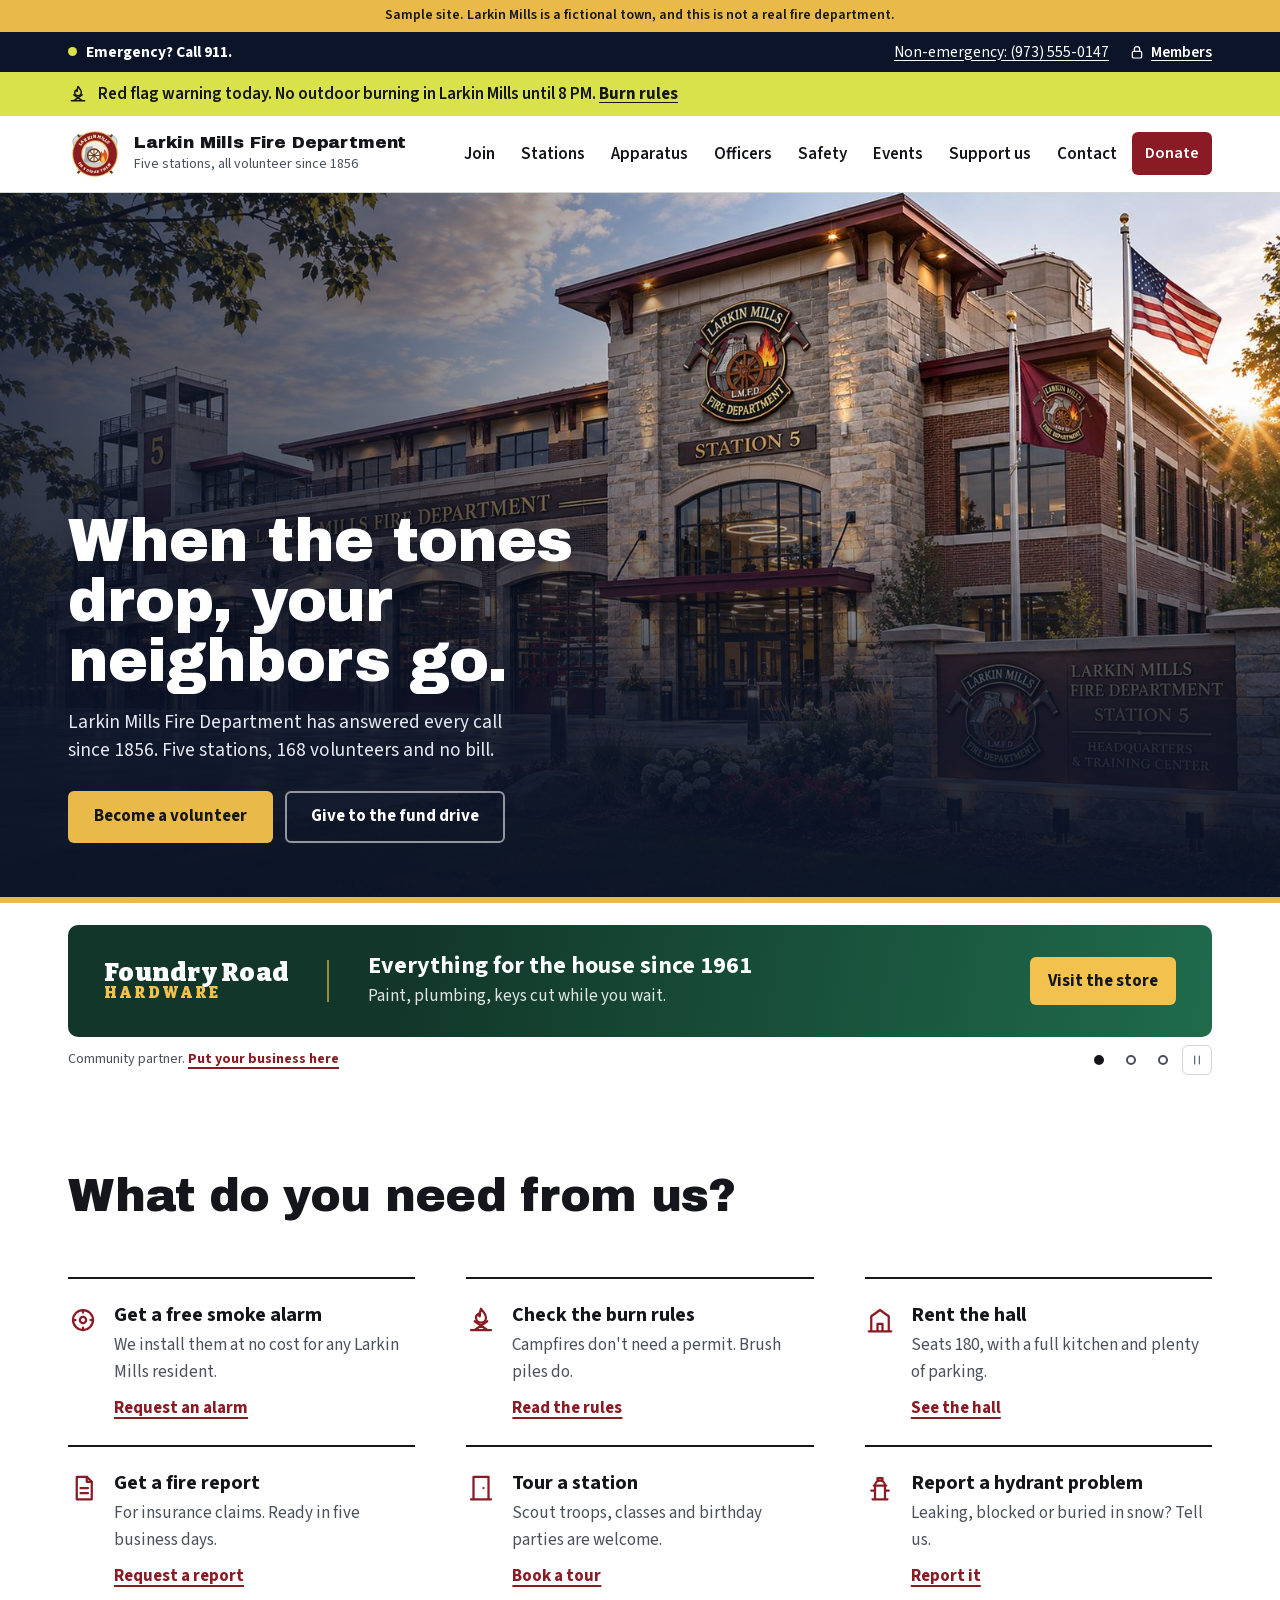
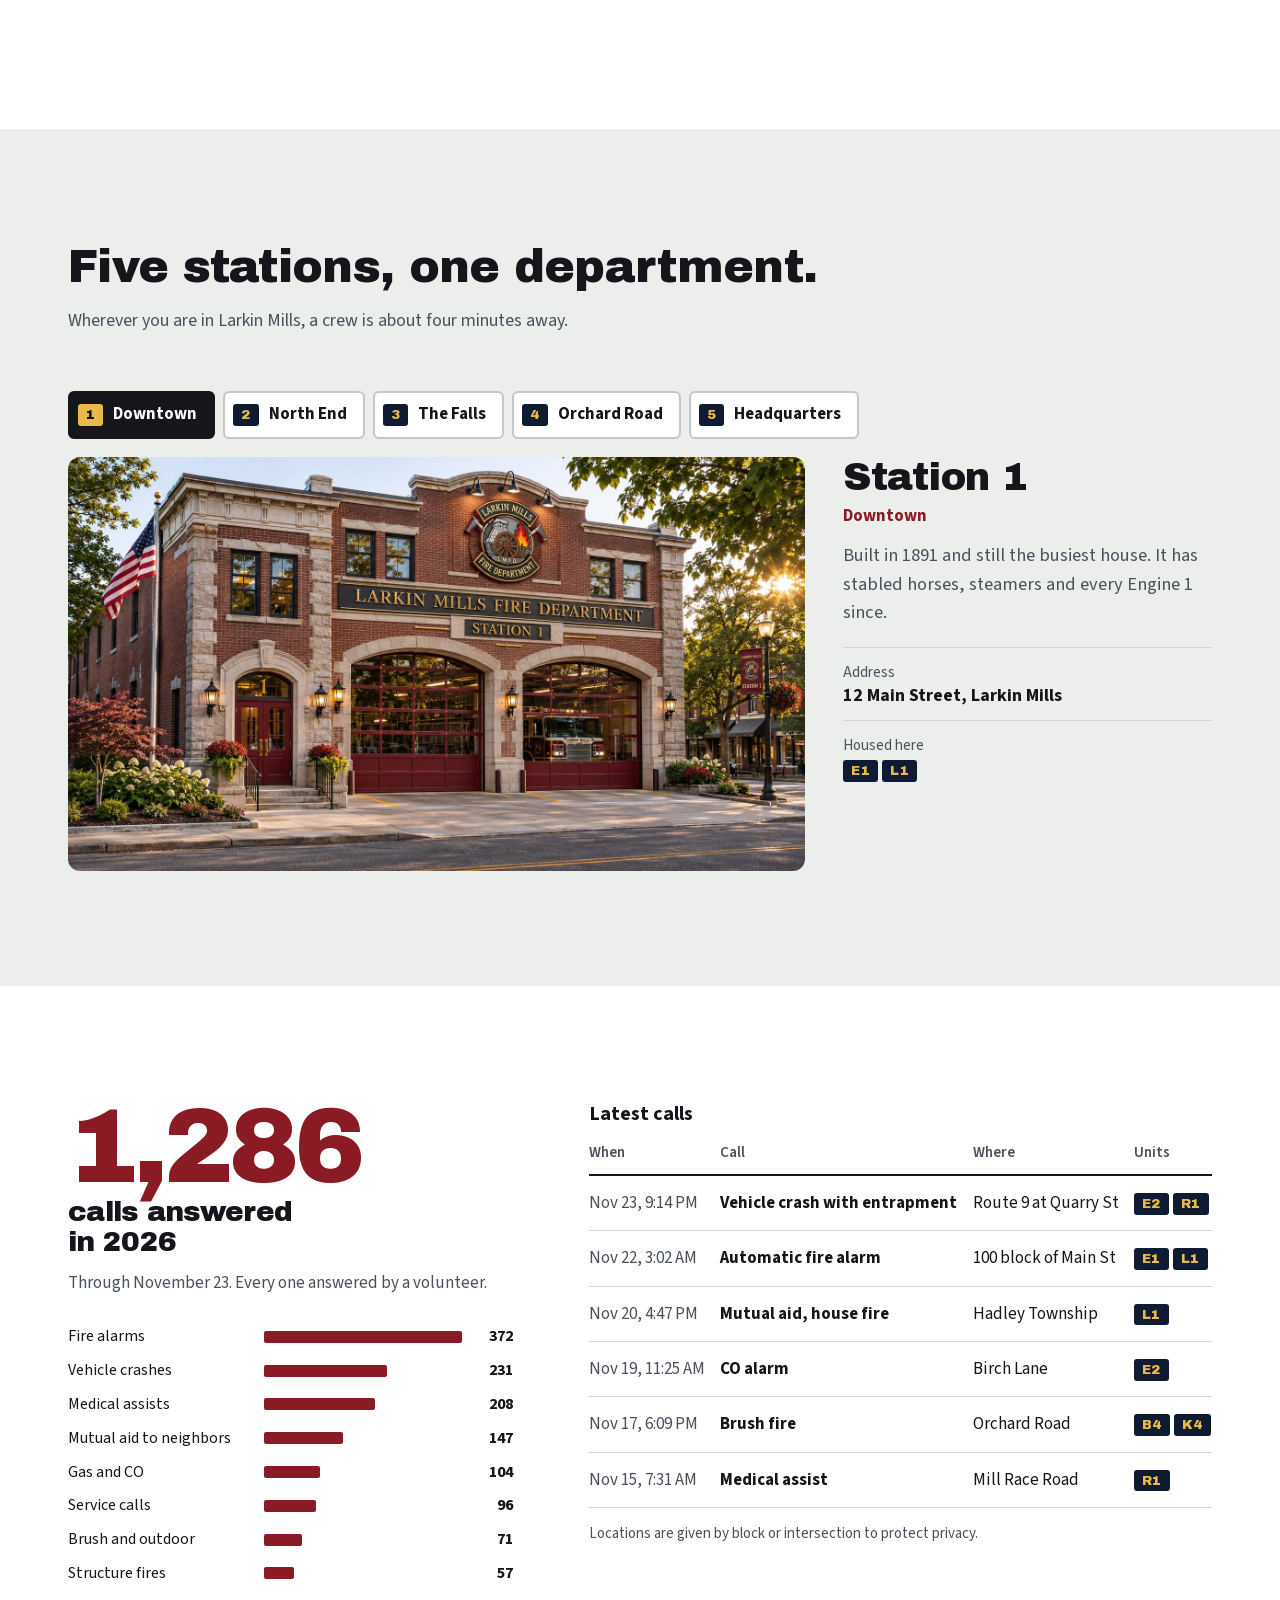
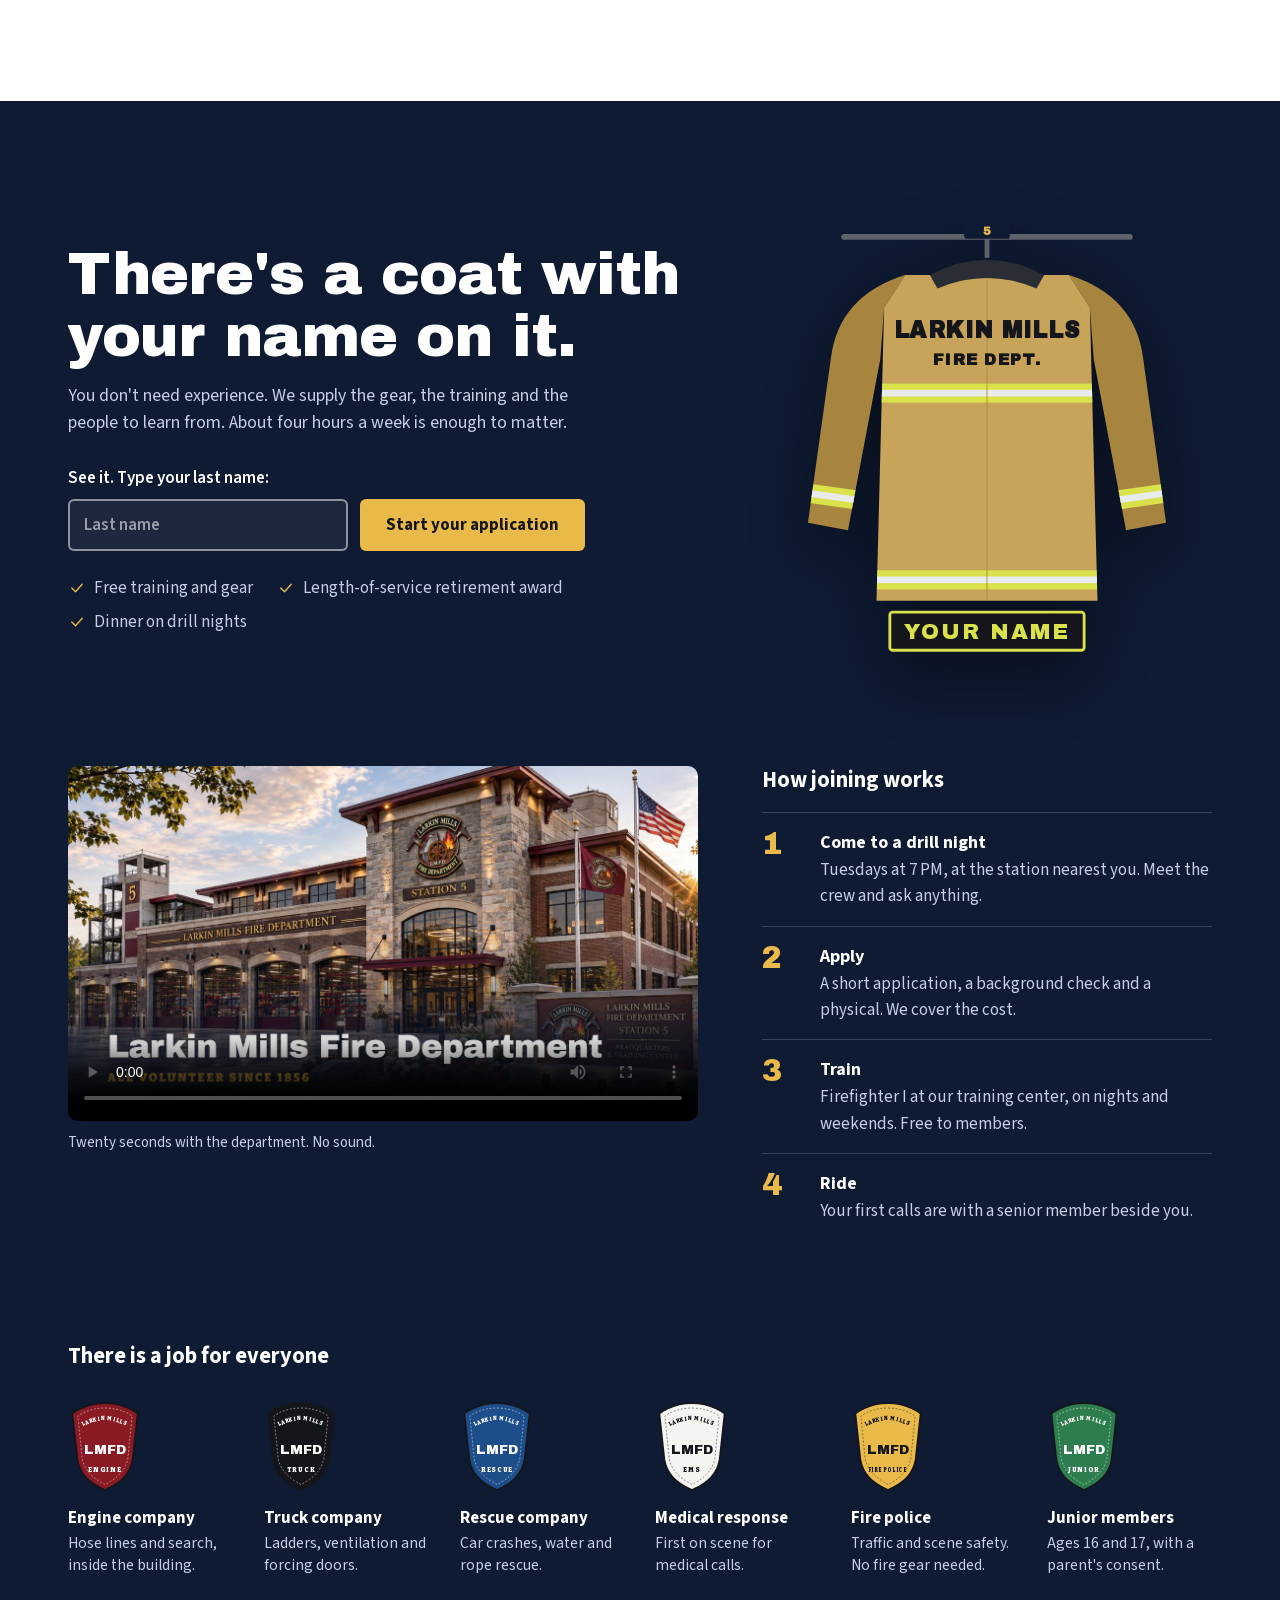
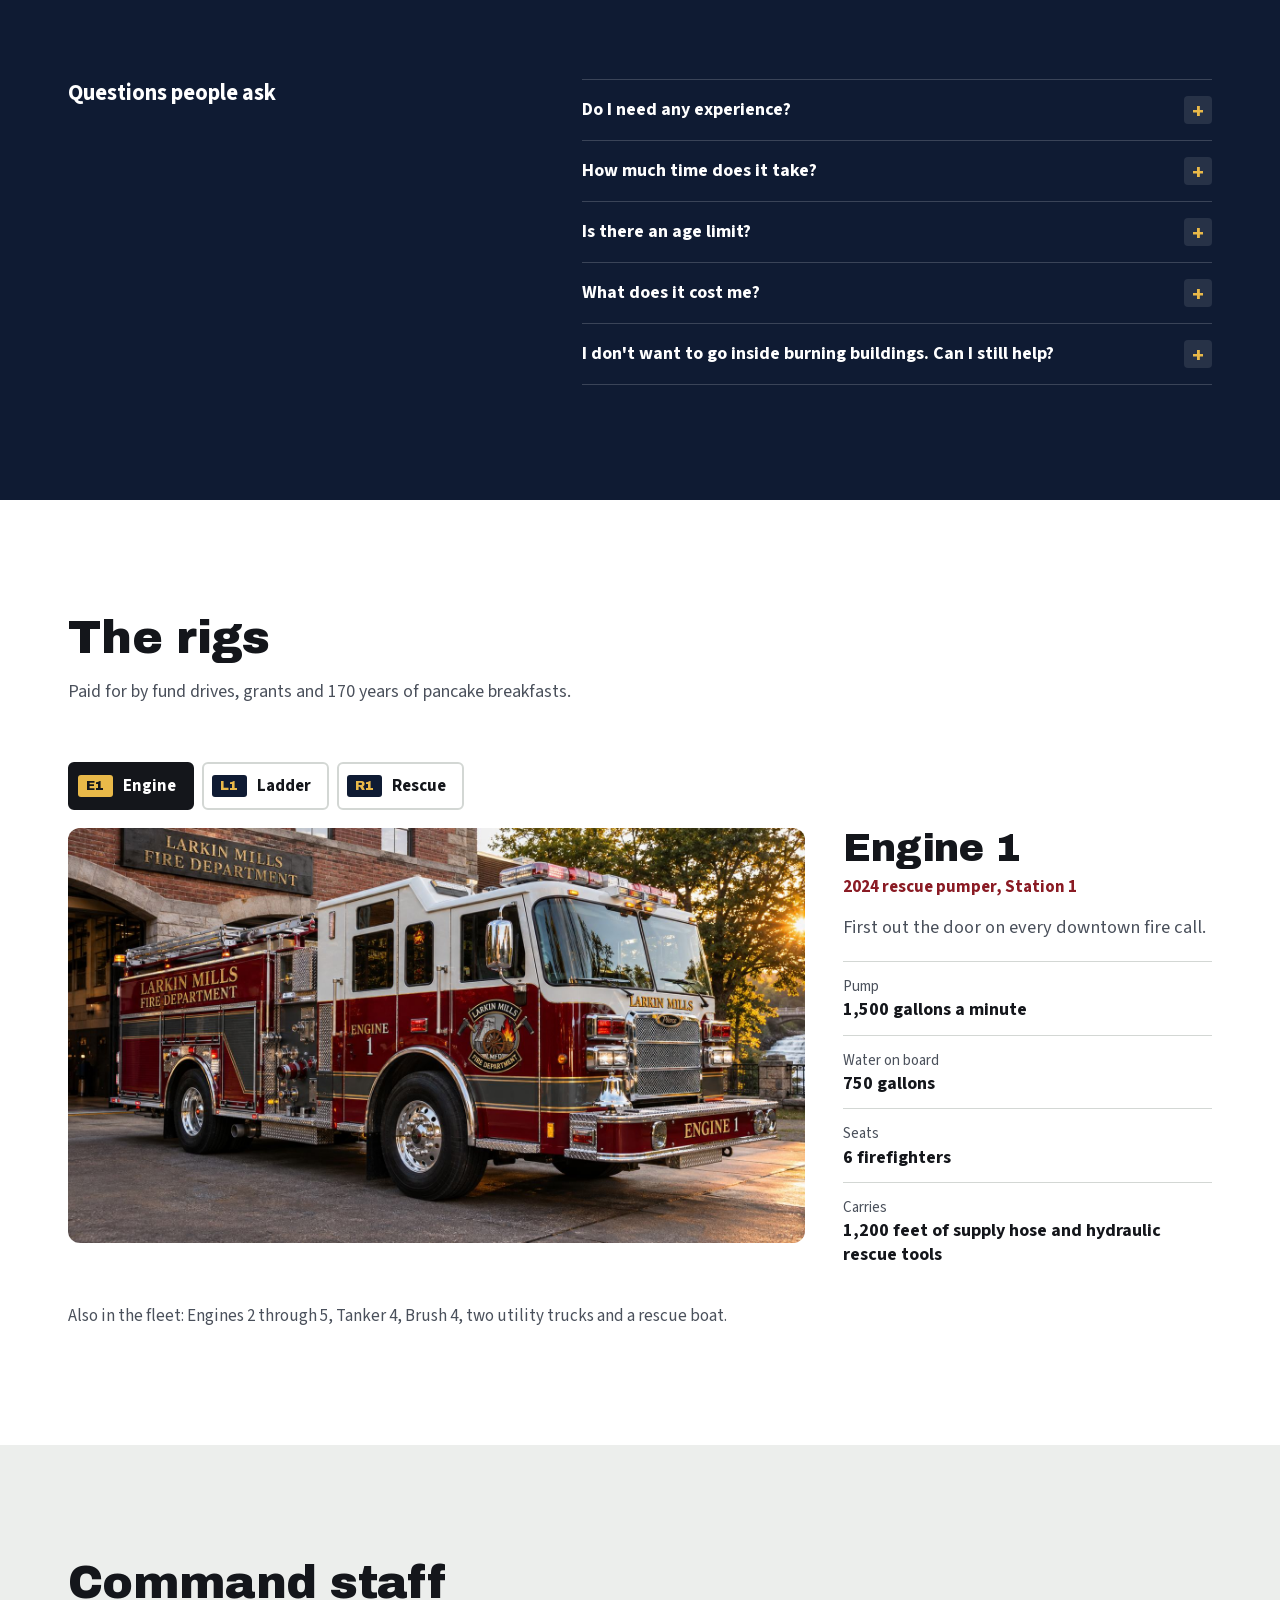
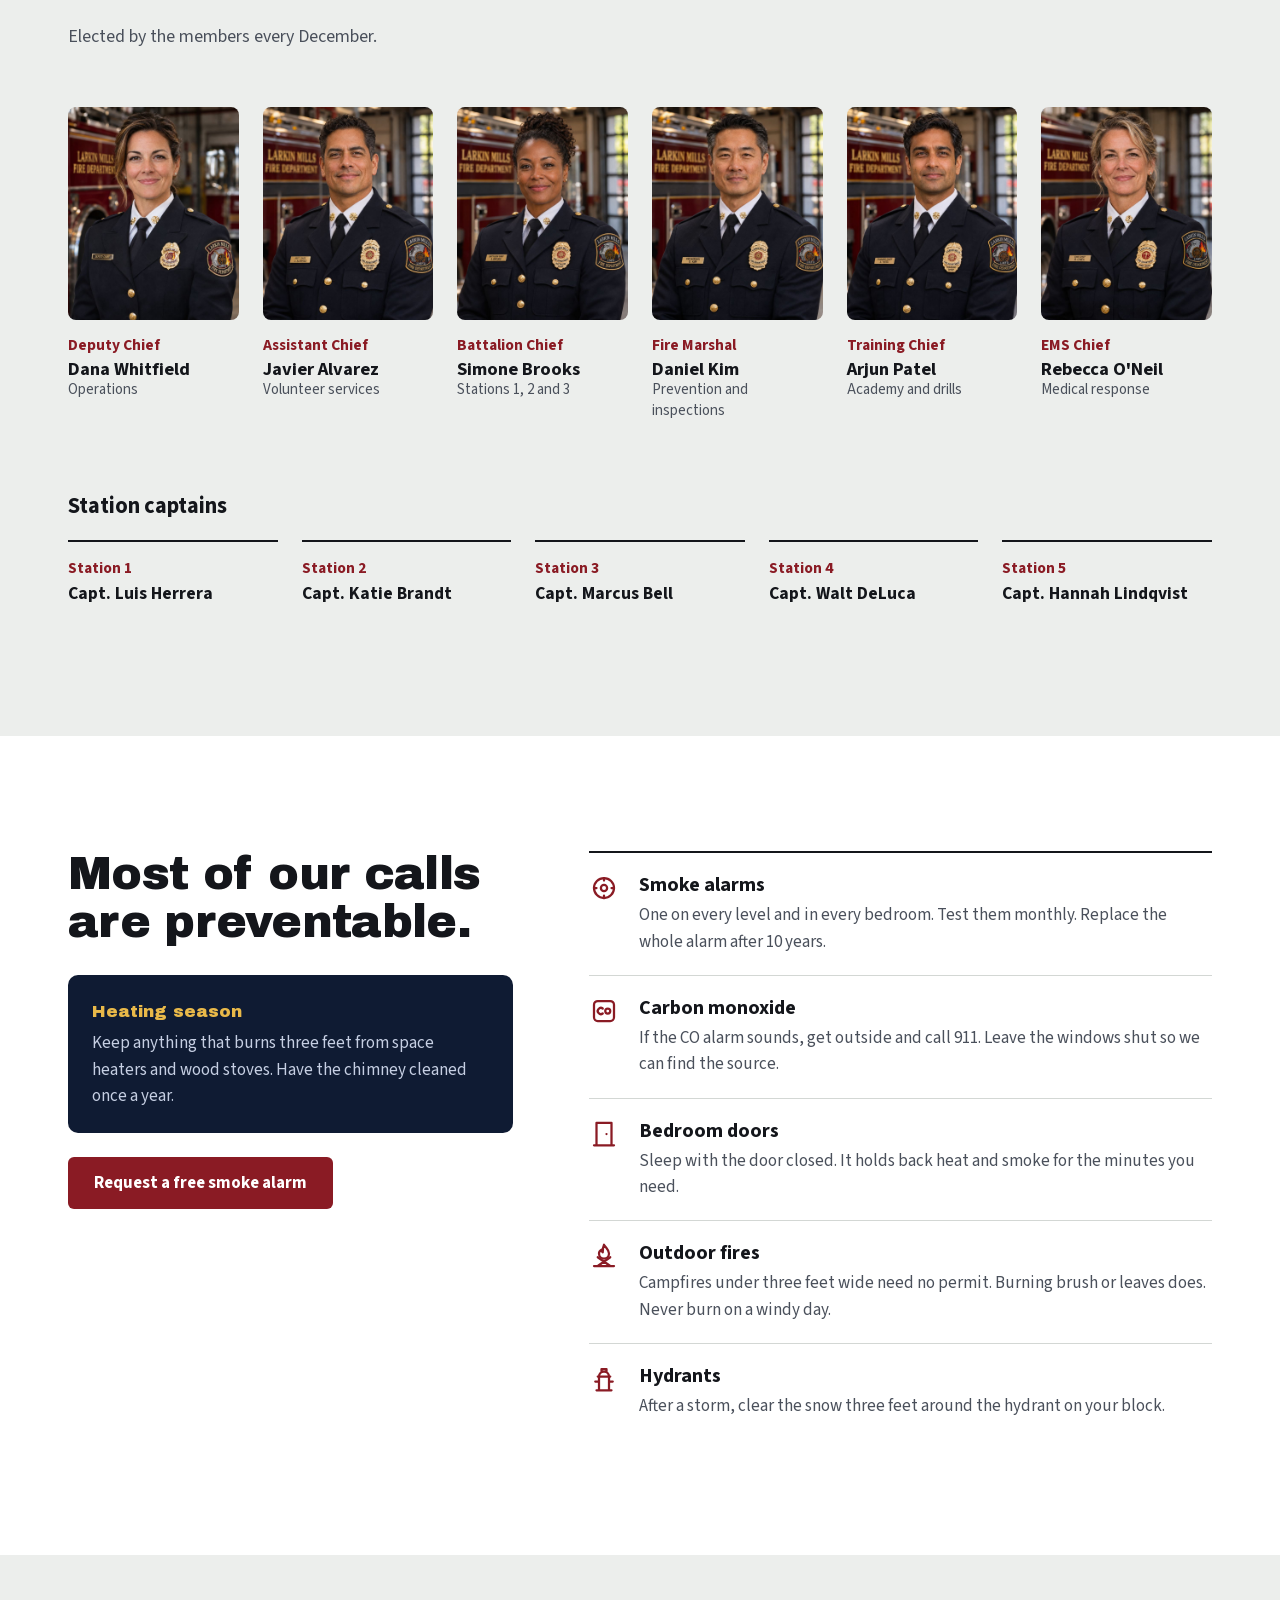
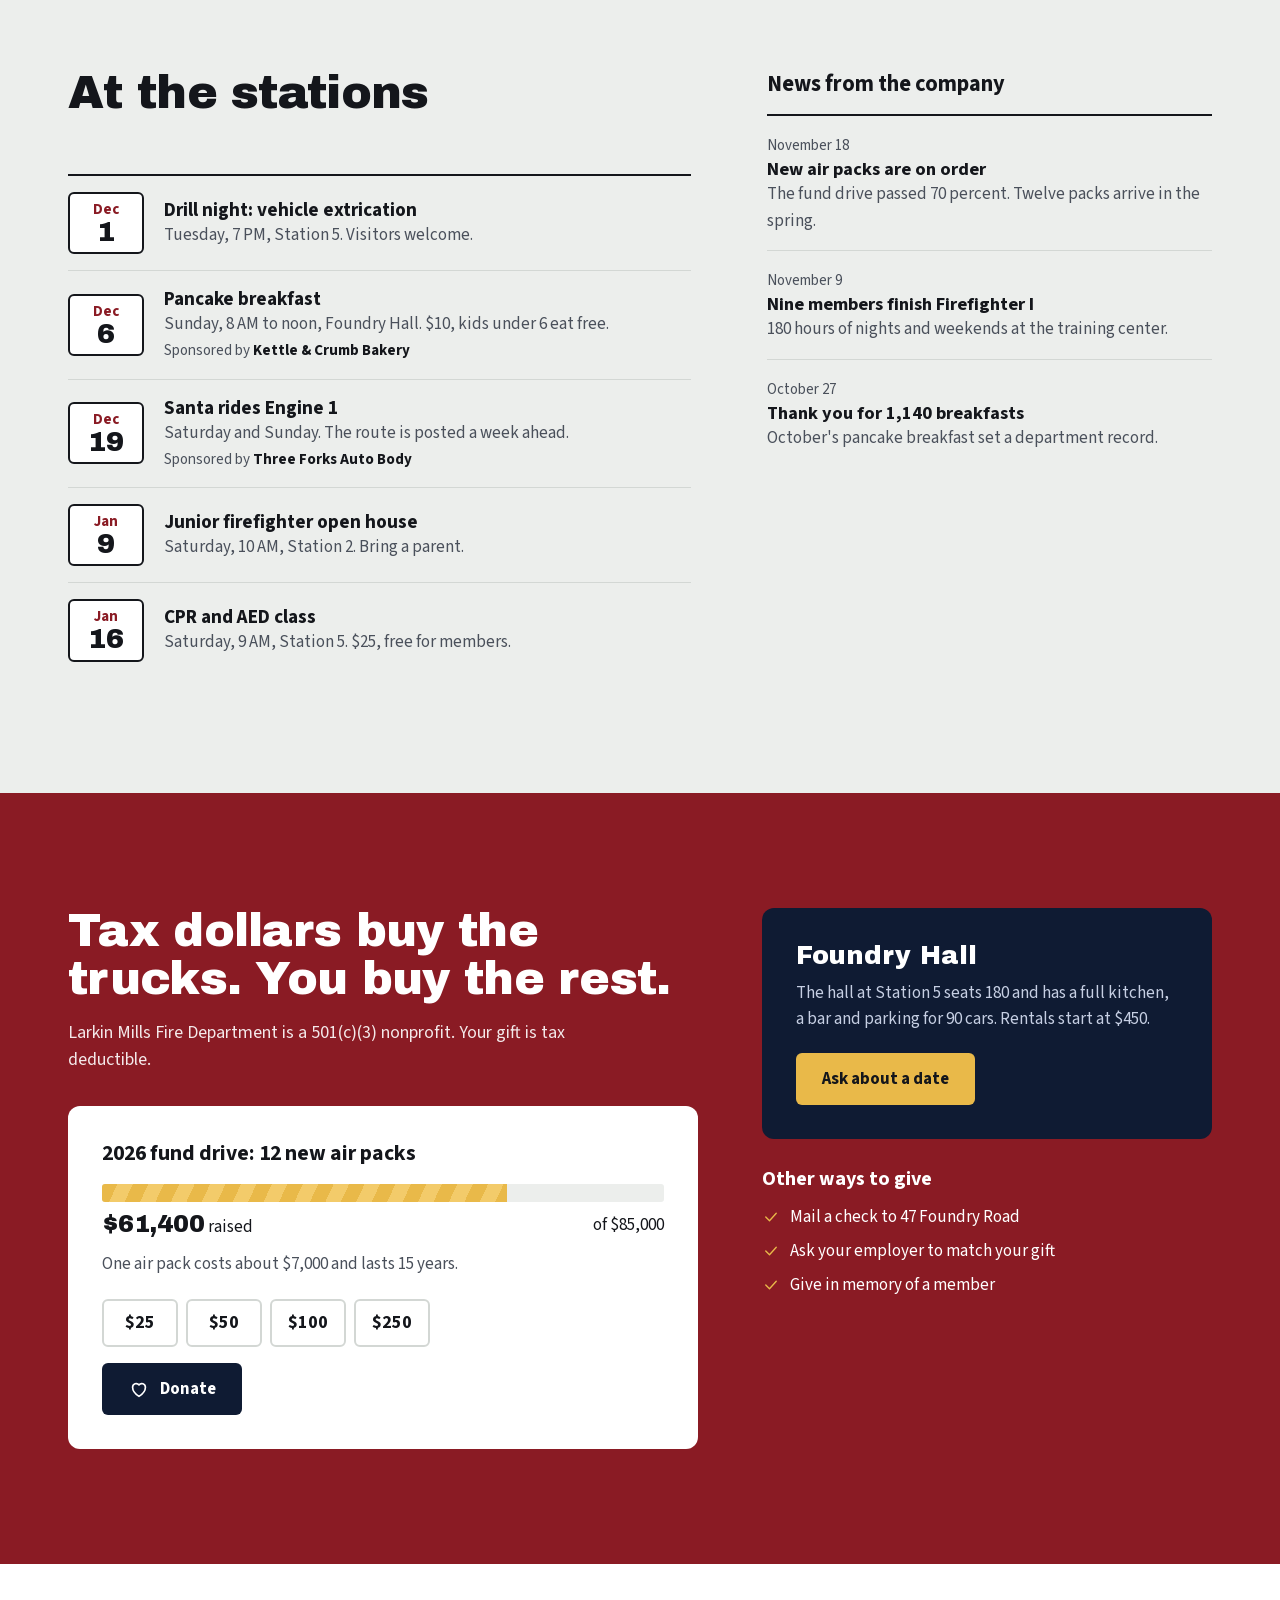
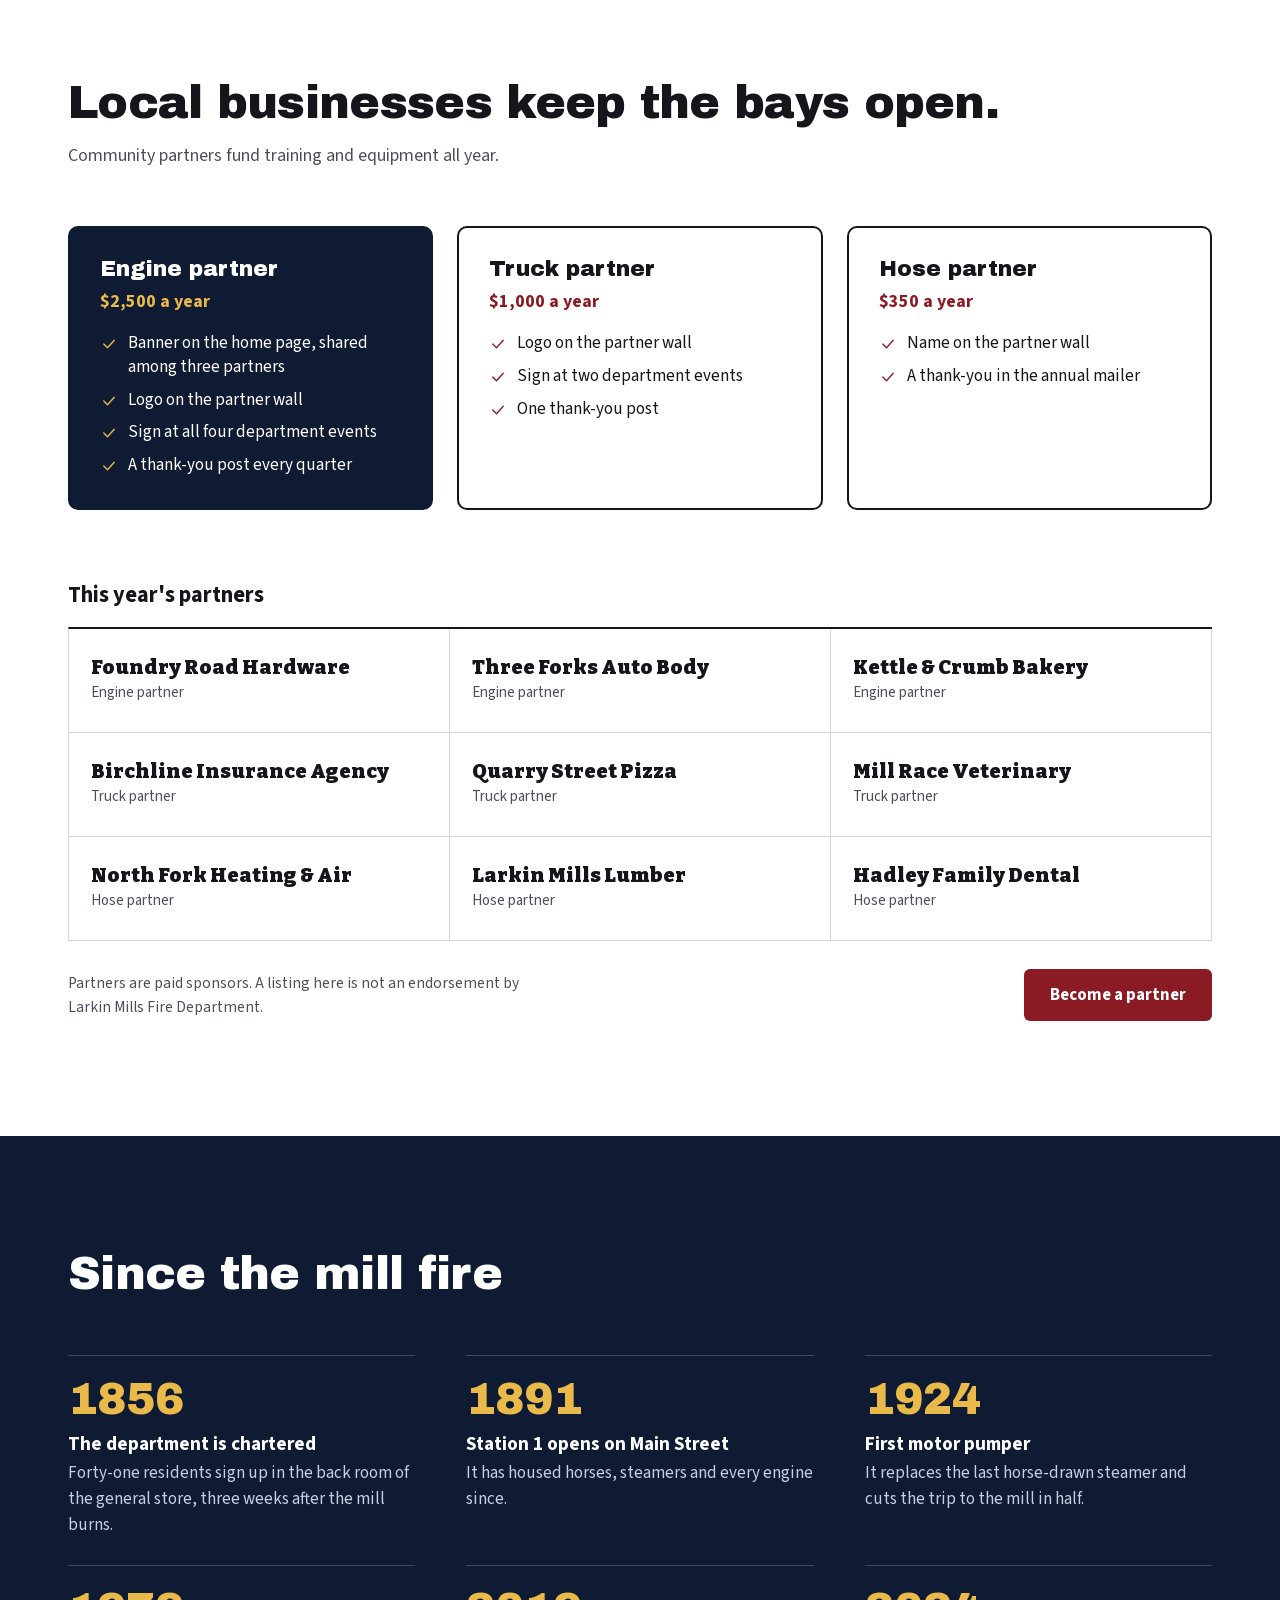
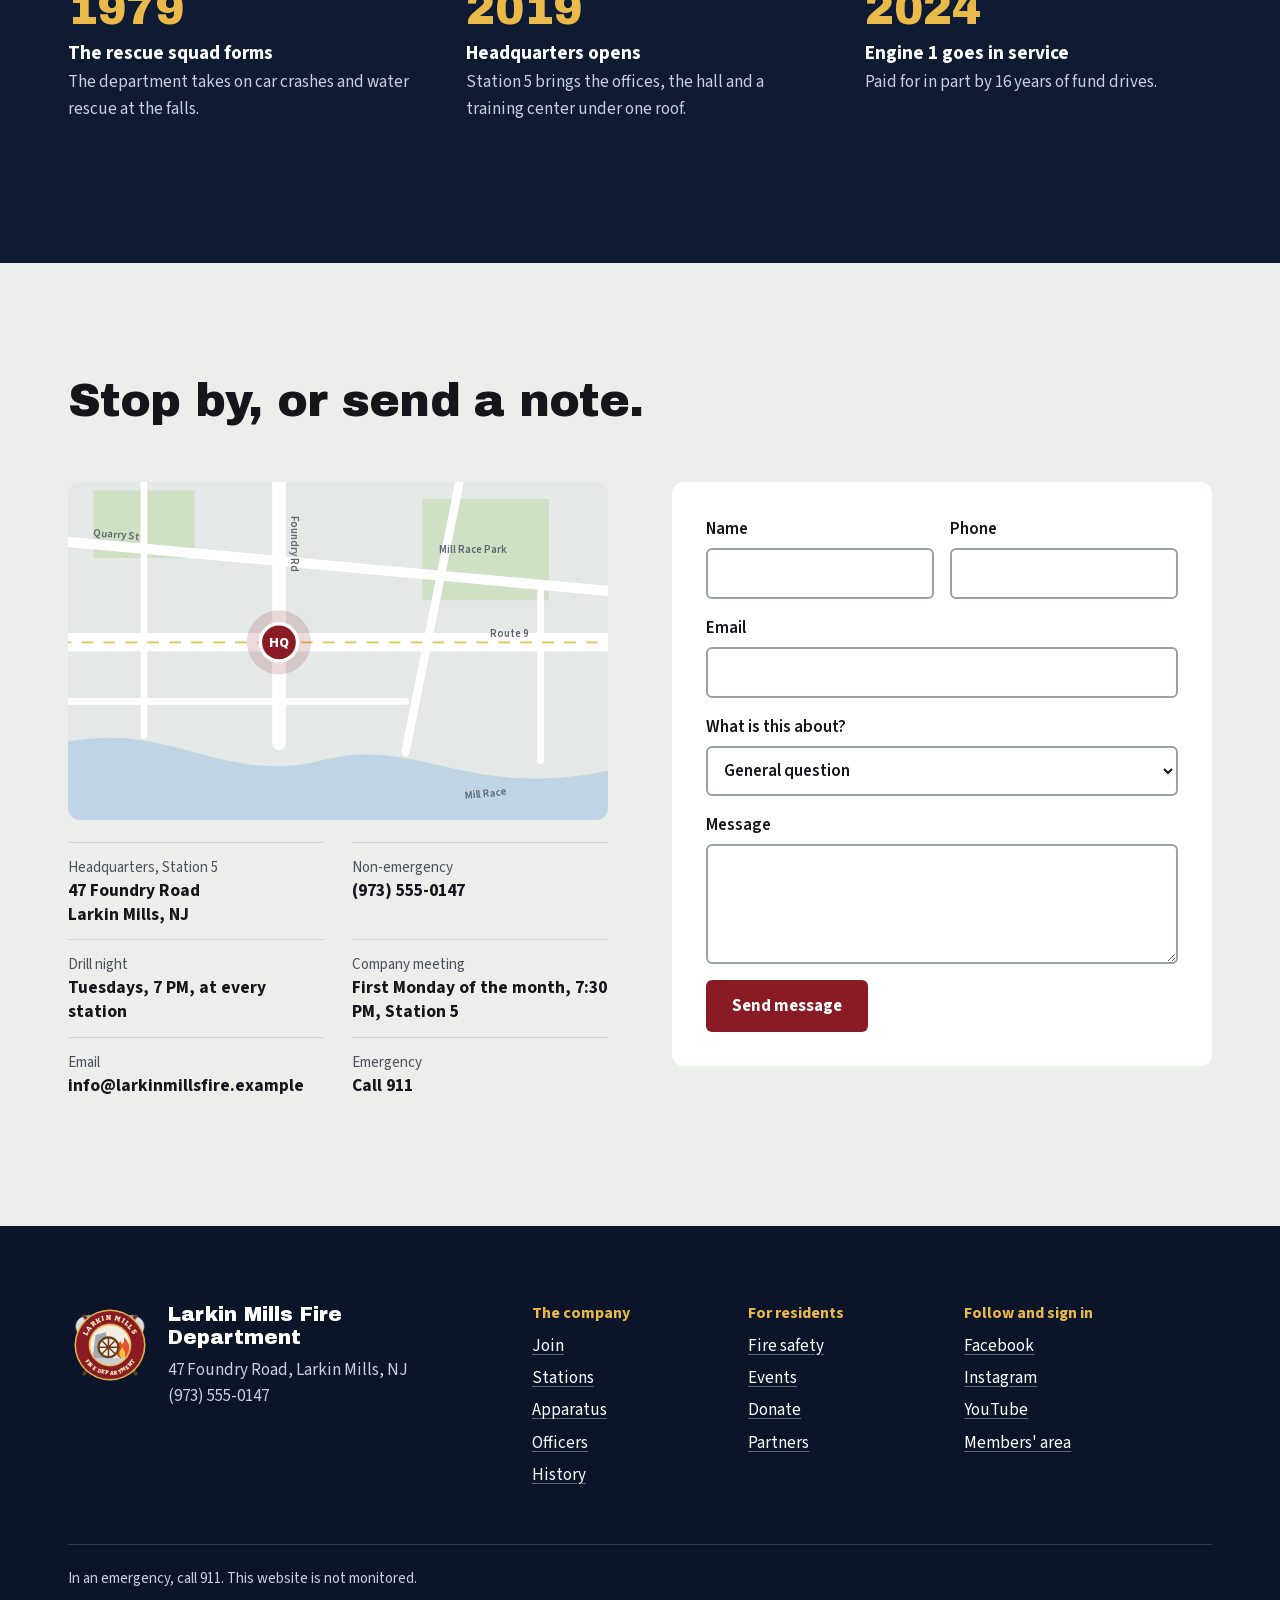
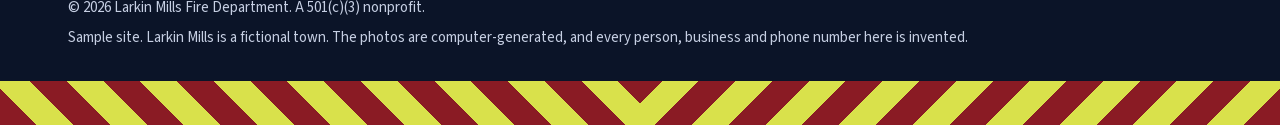
==== index.html @ 0c364116 "Larkin Mills Fire Department sample site Static fire department site template with a five-station sa" ====
<!doctype html>
<html lang="en">
<head>
<meta charset="utf-8">
<meta name="viewport" content="width=device-width, initial-scale=1">
<title>Larkin Mills Fire Department (sample site)</title>
<meta name="description" content="Larkin Mills Fire Department: five stations, all volunteer. Join, donate, find your station and get fire safety help.">
<meta name="theme-color" content="#0B1428">
<!-- Sample site: keeps search engines out. Remove this line (and robots.txt) for a real department. -->
<meta name="robots" content="noindex, nofollow">
<link rel="icon" href="favicon.ico" sizes="any">
<link rel="apple-touch-icon" href="images/icons/apple-touch-icon.png">
<meta property="og:type" content="website">
<meta property="og:title" content="Larkin Mills Fire Department (sample site)">
<meta property="og:description" content="Five stations, all volunteer. A sample fire department website.">
<!-- Link previews need a full address here. Once the site has its URL, put it in front: https://YOUR-SITE/images/share-card.jpg -->
<meta property="og:image" content="images/share-card.jpg">
<meta name="twitter:card" content="summary_large_image">
<!--FONTS--><link rel="stylesheet" href="css/fonts.css"><!--/FONTS-->
<!--CSS--><link rel="stylesheet" href="css/site.css"><!--/CSS-->
</head>
<body>
<a class="skip" href="#main">Skip to content</a>
<div id="app"></div>
<noscript><p style="padding:24px;font:18px/1.5 system-ui,sans-serif">In an emergency, call 911. This site needs JavaScript to show the rest of its pages.</p></noscript>
<!--JS-->
<script src="data/site.js"></script>
<script src="js/art.js"></script>
<script src="js/site.js"></script>
<!--/JS-->
</body>
</html>
---- css/fonts.css ----
/* Self-hosted fonts (SIL Open Font License; see fonts/OFL-*.txt). */
@font-face { font-family: "Archivo Black"; src: url("../fonts/archivo-black.woff") format("woff"); font-weight: 400; font-display: swap; }
@font-face { font-family: "Bitter"; src: url("../fonts/bitter-black.woff") format("woff"); font-weight: 900; font-display: swap; }
@font-face { font-family: "Source Sans 3"; src: url("../fonts/source-sans-3-400.woff") format("woff"); font-weight: 400; font-display: swap; }
@font-face { font-family: "Source Sans 3"; src: url("../fonts/source-sans-3-600.woff") format("woff"); font-weight: 600; font-display: swap; }
@font-face { font-family: "Source Sans 3"; src: url("../fonts/source-sans-3-700.woff") format("woff"); font-weight: 700; font-display: swap; }
---- css/site.css ----
/* ==========================================================================
   Fire company template
   Ground: engine red, blue-hour navy, gold leaf, bay-floor concrete.
   Type: Archivo Black (block lettering), Source Sans 3 (text),
         Bitter Black (painted lettering inside the artwork).
   Colors marked "set by data" are overwritten from data/site.js.
   ========================================================================== */
:root {
  --accent: #C4161C;        /* set by data */
  --accent-deep: #8E0F14;   /* set by data */
  --dusk: #0F1B33;
  --night: #0B1428;
  --dusk-2: #16264A;
  --gold: #E9B949;
  --gold-deep: #A8791F;
  --lime: #D9E14B;
  --white: #FFFFFF;
  --concrete: #ECEEEC;
  --ink: #14161B;
  --ink-2: #4A505B;
  --line: #D3D7D4;
  --on-dusk-2: #C6CFE3;
  --display: "Archivo Black", "Arial Black", Impact, sans-serif;
  --text: "Source Sans 3", system-ui, -apple-system, "Segoe UI", Roboto, sans-serif;
  --letter: "Bitter", Rockwell, Georgia, serif;
  --wrap: 1240px;
  --gutter: clamp(18px, 4vw, 48px);
  --pad: clamp(64px, 9vw, 128px);
  --ease: cubic-bezier(.2, .7, .2, 1);
}

*, *::before, *::after { box-sizing: border-box; }
html { -webkit-text-size-adjust: 100%; scroll-behavior: smooth; scroll-padding-top: 96px; }
body { margin: 0; background: var(--white); color: var(--ink); font: 400 1.0625rem/1.55 var(--text); overflow-x: clip; }
svg { display: block; max-width: 100%; }
img, video { display: block; max-width: 100%; height: auto; }
a { color: inherit; }
h1, h2, h3, p, ul, ol, dl, dd, figure { margin: 0; }
ul, ol { padding: 0; list-style: none; }
h1, h2 { font-family: var(--display); font-weight: 400; letter-spacing: -.015em; text-wrap: balance; }
h1 { font-size: clamp(2.2rem, 4.7vw, 4.1rem); line-height: 1; }
h2 { font-size: clamp(1.85rem, 3.6vw, 3.1rem); line-height: 1.04; }
h3 { font: 700 1.25rem/1.25 var(--text); }
button, input, select, textarea { font: inherit; color: inherit; }
:focus-visible { outline: 3px solid var(--gold); outline-offset: 3px; border-radius: 4px; box-shadow: 0 0 0 6px var(--ink); }
.wrap { width: 100%; max-width: var(--wrap); margin-inline: auto; padding-inline: var(--gutter); }
.skip { position: absolute; left: -9999px; top: 8px; z-index: 300; padding: 10px 16px; border-radius: 6px; background: var(--white); color: var(--ink); font-weight: 700; }
.skip:focus { left: 8px; }
.vh { position: absolute; width: 1px; height: 1px; overflow: hidden; clip-path: inset(50%); white-space: nowrap; }
.ic { width: 22px; height: 22px; flex: none; }
.lede { max-width: 58ch; margin-top: 16px; color: var(--ink-2); font-size: clamp(1.1rem, 1.4vw, 1.25rem); line-height: 1.5; }
.head { margin-bottom: clamp(32px, 4.5vw, 56px); }

.band { padding-block: var(--pad); }
.band--concrete { background: var(--concrete); }
.band--dusk { background: var(--dusk); color: var(--white); }
.band--dusk .lede { color: var(--on-dusk-2); }
.band--accent { background: var(--accent); color: var(--white); }

/* Buttons are plates: squared corners, like a unit number on a rig. */
.btn { display: inline-flex; align-items: center; justify-content: center; gap: 10px; min-height: 52px; padding: 12px 24px; border: 2px solid transparent; border-radius: 6px; background: var(--accent); color: var(--white); font-weight: 700; font-size: 1.0625rem; line-height: 1.2; text-decoration: none; cursor: pointer; transition: transform .15s var(--ease), background-color .15s; }
.btn:hover { transform: translateY(-2px); }
.btn:active { transform: none; }
.btn--gold { background: var(--gold); color: var(--ink); }
.btn--dusk { background: var(--dusk); color: var(--white); }
.btn--ghost { border-color: rgba(255, 255, 255, .55); background: transparent; color: var(--white); }
.btn--ghost:hover { background: rgba(255, 255, 255, .1); }
.btn--line { border-color: var(--ink); background: transparent; color: var(--ink); }
.btn--small { min-height: 42px; padding: 8px 16px; font-size: 1rem; }
.link { color: var(--accent); font-weight: 700; text-underline-offset: 4px; text-decoration-thickness: 2px; background: none; border: 0; padding: 0; cursor: pointer; text-decoration-line: underline; }
.link:hover { text-decoration-thickness: 3px; }
.band--dusk .link { color: var(--gold); }
.plate { display: inline-block; padding: 3px 8px 2px; border-radius: 3px; background: var(--dusk); color: var(--gold); font: 400 .8125rem/1.3 var(--display); letter-spacing: .03em; }

/* ---------- sample label (demo sites only) ---------- */
.sample-bar { background: var(--gold); color: var(--ink); font-size: .875rem; font-weight: 600; text-align: center; }
.sample-bar .wrap { padding-block: 5px; }
@media (min-width: 621px) { #app:has(.sample-bar) .hero { height: clamp(540px, calc(100vh - 190px), 860px); } }

/* ---------- emergency strip and header ---------- */
.strip { background: var(--night); color: var(--white); font-size: .9688rem; }
.strip .wrap { display: flex; align-items: center; justify-content: space-between; gap: 16px; min-height: 40px; }
.strip strong { display: inline-flex; align-items: center; gap: 9px; }
.strip strong::before { content: ""; width: 9px; height: 9px; border-radius: 50%; background: var(--lime); }
.strip-right { display: flex; align-items: center; gap: 20px; }
.strip a, .strip button { color: var(--white); text-underline-offset: 3px; }
.strip button { display: inline-flex; align-items: center; gap: 6px; padding: 4px 0; border: 0; background: none; font-weight: 600; cursor: pointer; text-decoration: underline; }
.strip .ic { width: 16px; height: 16px; }

.site-header { position: sticky; top: 0; z-index: 100; background: var(--white); border-bottom: 1px solid var(--line); transition: box-shadow .2s; }
.site-header.is-stuck { box-shadow: 0 8px 24px rgba(15, 27, 51, .12); }
.site-header .wrap { display: flex; align-items: center; gap: 24px; min-height: 76px; }
.brand { display: flex; align-items: center; gap: 12px; margin-right: auto; text-decoration: none; }
.brand .art-emblem { width: 54px; height: 54px; flex: none; }
.brand b { display: block; font: 400 1.0625rem/1.1 var(--display); letter-spacing: -.01em; }
.brand span span { display: block; margin-top: 3px; color: var(--ink-2); font-size: .875rem; line-height: 1.2; }
.nav { display: flex; align-items: center; gap: 4px; }
.nav a { padding: 10px 11px; border-radius: 6px; font-weight: 600; text-decoration: none; }
.nav a:hover { background: var(--concrete); }
.nav-toggle { display: none; align-items: center; gap: 8px; min-height: 44px; padding: 8px 12px; border: 2px solid var(--ink); border-radius: 6px; background: none; font-weight: 700; cursor: pointer; }

/* ---------- site-wide notice ---------- */
.alert { background: var(--lime); color: var(--ink); font-weight: 600; }
.alert .wrap { display: flex; align-items: center; gap: 10px; min-height: 44px; padding-block: 8px; }
.alert .ic { width: 20px; height: 20px; }
.alert a { font-weight: 700; text-underline-offset: 3px; }

/* ---------- hero ---------- */
.hero { position: relative; display: flex; flex-direction: column; height: clamp(580px, calc(100vh - 160px), 940px); overflow: hidden; background: var(--night); color: var(--white); text-align: center; border-bottom: 6px solid var(--gold); }
.hero-copy { position: relative; z-index: 2; padding-top: clamp(28px, 4.5vh, 56px); }
.hero--photo { display: block; height: clamp(560px, calc(100vh - 160px), 860px); text-align: left; }
.hero-img { position: absolute; inset: 0; width: 100%; height: 100%; max-width: none; object-fit: cover; object-position: 50% 44%; animation: heroIn 7s var(--ease) both; }
@keyframes heroIn { from { transform: scale(1.07); } to { transform: scale(1); } }
.hero-shade { position: absolute; inset: 0; background: linear-gradient(0deg, rgba(11, 20, 40, .96) 0%, rgba(11, 20, 40, .84) 24%, rgba(11, 20, 40, .3) 52%, rgba(11, 20, 40, 0) 70%), linear-gradient(90deg, rgba(11, 20, 40, .8) 0%, rgba(11, 20, 40, .55) 30%, rgba(11, 20, 40, 0) 64%); }
.hero--photo .hero-copy { position: absolute; left: 0; right: 0; bottom: 0; padding-top: 0; padding-bottom: clamp(36px, 6vh, 72px); }
.hero h1 { max-width: 21ch; margin-inline: auto; }
.hero-copy p { max-width: 60ch; margin: 18px auto 0; color: var(--on-dusk-2); font-size: clamp(1.1rem, 1.5vw, 1.3rem); line-height: 1.45; }
.hero-cta { display: flex; flex-wrap: wrap; justify-content: center; gap: 12px; margin-top: 26px; }
.hero--photo h1 { max-width: 16ch; margin-inline: 0; text-shadow: 0 2px 24px rgba(11, 20, 40, .5); }
.hero--photo .hero-copy p { max-width: 44ch; margin-inline: 0; color: #E6EAF3; }
.hero--photo .hero-cta { justify-content: flex-start; }
.hero-scene { position: relative; z-index: 1; flex: 1; min-height: 240px; margin-top: 8px; }
.hero-scene .art-station { position: absolute; inset: 0; width: 100%; height: 100%; max-width: none; overflow: visible; }
.hero-pause { position: absolute; right: var(--gutter); bottom: 14px; z-index: 3; display: inline-flex; align-items: center; gap: 6px; min-height: 36px; padding: 6px 12px; border: 1px solid rgba(255, 255, 255, .4); border-radius: 6px; background: rgba(11, 20, 40, .7); color: var(--white); font-size: .875rem; font-weight: 600; cursor: pointer; }
.hero-pause .ic { width: 15px; height: 15px; }

/* The one orchestrated moment: the bay doors roll up, then the lights come on. */
.baydoor { animation: doorUp 2.1s cubic-bezier(.55, .05, .2, 1) calc(.5s + var(--i) * .32s) both; }
@keyframes doorUp { from { transform: translateY(0); } to { transform: translateY(-238px); } }
.redglow { opacity: 0; animation: glow 1.5s ease-in-out 3.4s infinite alternate; }
@keyframes glow { from { opacity: 0; } to { opacity: .8; } }
.beacon--a { animation: beacon 1.5s ease-in-out 3.4s infinite alternate; }
.beacon--b { animation: beacon 1.5s ease-in-out 3.4s infinite alternate-reverse; }
@keyframes beacon { from { opacity: .35; } to { opacity: 1; } }
.spill { opacity: 0; animation: spill 2s ease-out 1s forwards; }
@keyframes spill { to { opacity: 1; } }
.no-intro .baydoor { animation: none; transform: translateY(-238px); }
.no-intro .spill { animation: none; opacity: 1; }
.is-still .redglow, .is-still .beacon--a, .is-still .beacon--b { animation: none; opacity: 1; }
.is-still .redglow { opacity: .35; }

/* ---------- partner banner ---------- */
.pb { padding-block: 22px; background: var(--white); }
.pb-frame { position: relative; display: grid; overflow: hidden; border-radius: 10px; background: var(--dusk); }
.pb-ad { grid-area: 1 / 1; display: grid; grid-template-columns: auto 1fr auto; align-items: center; gap: clamp(16px, 3vw, 40px); min-height: 112px; padding: 18px clamp(18px, 3vw, 36px); padding-right: clamp(18px, 3vw, 36px); background: linear-gradient(100deg, var(--from) 0%, var(--from) 30%, var(--to) 100%); color: #fff; text-decoration: none; opacity: 0; visibility: hidden; transition: opacity .6s var(--ease), visibility 0s linear .6s; }
.pb-ad.is-active { opacity: 1; visibility: visible; transition: opacity .6s var(--ease), visibility 0s; }
.pb-ad:focus-visible { outline-offset: -4px; }
.pb-mark { padding-right: clamp(16px, 3vw, 40px); border-right: 2px solid color-mix(in srgb, var(--ac) 60%, transparent); font-family: var(--letter); font-weight: 900; line-height: 1.02; }
.pb-mark b { display: block; font-size: clamp(1.15rem, 2vw, 1.6rem); letter-spacing: .01em; }
.pb-mark i { display: block; color: var(--ac); font-style: normal; font-size: clamp(.85rem, 1.2vw, 1rem); letter-spacing: .14em; text-transform: uppercase; }
.pb-copy strong { display: block; font-size: clamp(1.1rem, 1.9vw, 1.5rem); line-height: 1.15; }
.pb-copy span { display: block; margin-top: 4px; opacity: .88; }
.pb-cta { padding: 11px 18px; border-radius: 6px; background: var(--ac); color: #14161B; font-weight: 700; white-space: nowrap; }
.pb-bar { display: flex; align-items: center; justify-content: space-between; gap: 12px; margin-top: 8px; color: var(--ink-2); font-size: .875rem; }
.pb-ctrl { display: flex; align-items: center; gap: 6px; }
.pb-dot { width: 26px; height: 26px; padding: 0; border: 0; background: none; cursor: pointer; }
.pb-dot::before { content: ""; display: block; width: 10px; height: 10px; margin: auto; border-radius: 50%; border: 2px solid var(--ink-2); }
.pb-dot[aria-current="true"]::before { background: var(--ink); border-color: var(--ink); }
.pb-pause { display: inline-flex; align-items: center; justify-content: center; width: 30px; height: 30px; padding: 0; border: 1px solid var(--line); border-radius: 6px; background: var(--white); cursor: pointer; }
.pb-pause .ic { width: 14px; height: 14px; }

/* ---------- resident tasks ---------- */
.tasks { padding-block: clamp(40px, 6vw, 80px) var(--pad); }
.task-grid { display: grid; grid-template-columns: repeat(3, 1fr); column-gap: clamp(24px, 4vw, 56px); }
.task { display: grid; grid-template-columns: auto 1fr; gap: 6px 16px; padding-block: 24px; border-top: 2px solid var(--ink); }
.task .ic { width: 30px; height: 30px; margin-top: 2px; color: var(--accent); }
.task p { color: var(--ink-2); }
.task .link { justify-self: start; margin-top: 6px; }
.task > div { display: grid; gap: 4px; }

/* ---------- calls ---------- */
.calls-grid { display: grid; grid-template-columns: 5fr 7fr; gap: clamp(32px, 6vw, 88px); align-items: start; }
.calls-total { display: flex; align-items: baseline; flex-wrap: wrap; gap: 6px 16px; }
.calls-total b { color: var(--accent); font: 400 clamp(4rem, 8.4vw, 6.6rem)/.85 var(--display); letter-spacing: -.04em; }
.calls-total span { max-width: 14ch; font: 400 clamp(1.3rem, 2.2vw, 1.75rem)/1.05 var(--display); }
.calls-note { margin-top: 14px; color: var(--ink-2); }
.bars { display: grid; gap: 9px; margin-top: 28px; }
.bar { display: grid; grid-template-columns: 11.5em 1fr 2.4em; align-items: center; gap: 12px; font-size: 1rem; }
.bar i { display: block; height: 12px; border-radius: 2px; background: var(--accent); }
.bar b { text-align: right; font-variant-numeric: tabular-nums; }
.runlog { width: 100%; border-collapse: collapse; }
.runlog caption { margin-bottom: 14px; text-align: left; font: 700 1.25rem/1.25 var(--text); }
.runlog th { padding: 0 12px 10px 0; border-bottom: 2px solid var(--ink); text-align: left; font-size: .9375rem; font-weight: 600; color: var(--ink-2); }
.runlog td { padding: 14px 12px 14px 0; border-bottom: 1px solid var(--line); vertical-align: top; }
.runlog td:first-child { white-space: nowrap; color: var(--ink-2); font-variant-numeric: tabular-nums; }
.runlog td:nth-child(2) { font-weight: 700; }
.runlog td:last-child { padding-right: 0; white-space: nowrap; }
.runlog .plate + .plate { margin-left: 4px; }
.calls-foot { margin-top: 14px; color: var(--ink-2); font-size: .9375rem; }

/* ---------- join ---------- */
.join-top { display: grid; grid-template-columns: 7fr 5fr; gap: clamp(28px, 5vw, 72px); align-items: center; }
.join-top h2 { font-size: clamp(2.1rem, 4.6vw, 4rem); }
.coat-try { margin-top: 28px; }
.coat-try label { display: block; margin-bottom: 8px; font-weight: 600; }
.coat-row { display: flex; flex-wrap: wrap; gap: 12px; }
.coat-row input { flex: 1 1 200px; max-width: 280px; min-height: 52px; padding: 10px 14px; border: 2px solid rgba(255, 255, 255, .5); border-radius: 6px; background: rgba(255, 255, 255, .06); color: var(--white); font-weight: 600; }
.coat-row input::placeholder { color: rgba(255, 255, 255, .55); }
.perks { display: flex; flex-wrap: wrap; gap: 8px 24px; margin-top: 24px; color: var(--on-dusk-2); }
.perks li { display: flex; align-items: center; gap: 8px; }
.perks .ic { width: 18px; height: 18px; color: var(--gold); }
.join-coat .art-coat { width: min(100%, 400px); margin-inline: auto; filter: drop-shadow(0 26px 30px rgba(0, 0, 0, .4)); }
.join-mid { display: grid; grid-template-columns: 7fr 5fr; gap: clamp(28px, 5vw, 72px); align-items: start; margin-top: clamp(56px, 8vw, 104px); }
.film video { width: 100%; aspect-ratio: 16 / 9; border-radius: 10px; background: #000; }
.film figcaption { margin-top: 10px; color: var(--on-dusk-2); font-size: .9375rem; }
.steps h3 { margin-bottom: 18px; font-size: 1.4rem; }
.steps li { display: grid; grid-template-columns: 44px 1fr; gap: 0 14px; padding-block: 16px; border-top: 1px solid rgba(255, 255, 255, .18); }
.steps li > b { color: var(--gold); font: 400 1.9rem/1 var(--display); }
.steps strong { display: block; font-size: 1.125rem; }
.steps span { color: var(--on-dusk-2); }
.roles { display: grid; grid-template-columns: repeat(6, 1fr); gap: clamp(16px, 2.4vw, 32px); margin-top: clamp(56px, 8vw, 104px); }
.roles-title { grid-column: 1 / -1; font: 700 1.4rem/1.2 var(--text); }
.role .art-shield { width: 74px; margin-bottom: 12px; }
.role strong { display: block; }
.role span { color: var(--on-dusk-2); font-size: .9688rem; line-height: 1.4; display: block; margin-top: 2px; }

.faq { display: grid; grid-template-columns: 5fr 7fr; gap: clamp(20px, 5vw, 72px); margin-top: clamp(56px, 8vw, 104px); }
.faq h3 { font-size: 1.4rem; }
.faq details { border-top: 1px solid rgba(255, 255, 255, .18); }
.faq details:last-child { border-bottom: 1px solid rgba(255, 255, 255, .18); }
.faq summary { display: flex; align-items: center; justify-content: space-between; gap: 16px; padding-block: 16px; font-weight: 700; font-size: 1.125rem; cursor: pointer; list-style: none; }
.faq summary::-webkit-details-marker { display: none; }
.faq summary::after { content: "+"; flex: none; width: 28px; height: 28px; border-radius: 4px; background: rgba(255, 255, 255, .1); color: var(--gold); font: 400 1.2rem/28px var(--display); text-align: center; }
.faq details[open] summary::after { content: "\2212"; }
.faq details p { max-width: 60ch; padding-bottom: 18px; color: var(--on-dusk-2); }

/* ---------- apparatus ---------- */
.rig-tabs { display: flex; flex-wrap: wrap; gap: 8px; margin-bottom: 18px; }
.rig-tab { display: inline-flex; align-items: center; gap: 10px; min-height: 48px; padding: 8px 16px 8px 8px; border: 2px solid var(--line); border-radius: 6px; background: var(--white); font-weight: 700; cursor: pointer; }
.rig-tab[aria-selected="true"] { border-color: var(--ink); background: var(--ink); color: var(--white); }
.rig-tab[aria-selected="true"] .plate { background: var(--gold); color: var(--ink); }
.rig-stage { display: grid; grid-template-columns: 1fr; border-radius: 12px; background: linear-gradient(180deg, var(--concrete) 0 78%, #DADEDB 78% 100%); overflow: hidden; }
.rig-stage .art-rig { width: min(100%, 980px); margin: clamp(8px, 2vw, 28px) auto 0; padding-inline: 12px; }
/* photo viewer, shared by stations and rigs */
.viewer { display: grid; grid-template-columns: 8fr 4fr; gap: clamp(20px, 3vw, 44px); align-items: start; }
.viewer-photo { border-radius: 12px; overflow: hidden; background: var(--dusk); }
.viewer-photo img { width: 100%; aspect-ratio: 16 / 9; object-fit: cover; }
.viewer-info h3 { font: 400 clamp(1.7rem, 3vw, 2.4rem)/1.05 var(--display); letter-spacing: -.015em; }
.viewer-info .rig-kind { margin-top: 6px; color: var(--accent); font-weight: 700; }
.viewer-info .rig-text { margin-top: 12px; color: var(--ink-2); font-size: 1.15rem; }
.specs.specs--stack { grid-template-columns: 1fr; margin-top: 20px; }
.specs .plate + .plate { margin-left: 4px; }
.band--concrete .rig-tab { border-color: #C3C8C5; }
.band--concrete .rig-tab[aria-selected="true"] { border-color: var(--ink); }
.fleet { margin-top: 24px; color: var(--ink-2); }
.rig-floor { height: 8px; background: repeating-linear-gradient(90deg, #E8C24A 0 46px, transparent 46px 80px); opacity: .9; margin-bottom: 18px; }
.rig-info { display: grid; grid-template-columns: 5fr 7fr; gap: clamp(24px, 5vw, 72px); margin-top: 28px; }
.rig-info h3 { font: 400 clamp(1.7rem, 3vw, 2.4rem)/1.05 var(--display); letter-spacing: -.015em; }
.rig-kind { margin-top: 6px; color: var(--accent); font-weight: 700; }
.rig-info p.rig-text { margin-top: 12px; font-size: 1.15rem; color: var(--ink-2); }
.specs { display: grid; grid-template-columns: 1fr 1fr; gap: 0 32px; }
.specs div { padding-block: 13px; border-top: 1px solid var(--line); }
.specs dt { color: var(--ink-2); font-size: .9375rem; }
.specs dd { font-weight: 700; font-size: 1.125rem; line-height: 1.3; }

/* ---------- officers ---------- */
.people { display: grid; grid-template-columns: repeat(6, 1fr); gap: clamp(14px, 2vw, 24px); }
.person .art-portrait, .person img { width: 100%; aspect-ratio: 300 / 340; object-fit: cover; border-radius: 8px; }
.person--photo img { aspect-ratio: 4 / 5; object-position: 50% 18%; }
.person figcaption { margin-top: 12px; }
.captains { display: grid; grid-template-columns: repeat(5, 1fr); gap: 0 clamp(14px, 2vw, 24px); }
.captains li { padding-block: 14px; border-top: 2px solid var(--ink); }
.captains span { display: block; color: var(--accent); font-weight: 700; font-size: .9688rem; }
.captains strong { font-size: 1.1rem; }
.person .rank { color: var(--accent); font-weight: 700; font-size: .9688rem; }
.person strong { display: block; font-size: 1.15rem; line-height: 1.2; }
.person .note { display: block; color: var(--ink-2); font-size: .9375rem; line-height: 1.35; }
.people-sub { margin: clamp(40px, 6vw, 72px) 0 20px; font: 700 1.4rem/1.2 var(--text); }
.people--admin { grid-template-columns: repeat(4, minmax(0, 190px)); }

/* ---------- safety ---------- */
.safety-grid { display: grid; grid-template-columns: 5fr 7fr; gap: clamp(32px, 6vw, 88px); align-items: start; }
.season { margin-top: 28px; padding: 24px; border-radius: 10px; background: var(--dusk); color: var(--white); }
.season b { display: inline-block; margin-bottom: 8px; color: var(--gold); font: 400 1.05rem/1.2 var(--display); }
.season p { color: var(--on-dusk-2); }
.safety-grid .btn { margin-top: 24px; }
.tips li { display: grid; grid-template-columns: 34px 1fr; gap: 4px 16px; padding-block: 20px; border-top: 1px solid var(--line); }
.tips li:first-child { border-top: 2px solid var(--ink); }
.tips .ic { width: 30px; height: 30px; color: var(--accent); grid-row: span 2; }
.tips p { color: var(--ink-2); }

/* ---------- events and news ---------- */
.events-grid { display: grid; grid-template-columns: 7fr 5fr; gap: clamp(32px, 6vw, 88px); align-items: start; }
.event { display: grid; grid-template-columns: 76px 1fr; gap: 0 20px; align-items: center; padding-block: 16px; border-top: 1px solid var(--line); }
.event:first-child { border-top: 2px solid var(--ink); }
.event time { display: grid; justify-items: center; padding: 8px 0 6px; border-radius: 6px; background: var(--white); border: 2px solid var(--ink); line-height: 1; }
.event time span { font-weight: 700; font-size: .9375rem; color: var(--accent); }
.event time b { margin-top: 2px; font: 400 1.7rem/1 var(--display); }
.event strong { display: block; font-size: 1.2rem; line-height: 1.25; }
.event p { color: var(--ink-2); }
.event-sponsor { margin-top: 2px; font-size: .9375rem; }
.event-sponsor b { color: var(--ink); }
.news h3 { margin-bottom: 16px; font-size: 1.4rem; }
.news li { padding-block: 16px; border-top: 1px solid var(--line); }
.news li:first-child { border-top: 2px solid var(--ink); }
.news time { color: var(--ink-2); font-size: .9375rem; }
.news strong { display: block; font-size: 1.15rem; line-height: 1.25; }
.news p { color: var(--ink-2); }

/* ---------- support ---------- */
.support-grid { display: grid; grid-template-columns: 7fr 5fr; gap: clamp(28px, 5vw, 64px); align-items: start; }
.band--accent .lede { color: rgba(255, 255, 255, .9); }
.card { padding: clamp(22px, 3vw, 34px); border-radius: 12px; background: var(--white); color: var(--ink); }
.fund { margin-top: 32px; }
.fund h3 { font-size: 1.35rem; }
.meter { height: 18px; margin-top: 18px; border-radius: 3px; background: var(--concrete); overflow: hidden; }
.meter i { display: block; height: 100%; background: repeating-linear-gradient(115deg, var(--gold) 0 14px, #F3CB6A 14px 28px); }
.fund-nums { display: flex; justify-content: space-between; gap: 12px; margin-top: 10px; }
.fund-nums b { font: 400 1.5rem/1 var(--display); }
.fund-note { margin-top: 10px; color: var(--ink-2); }
.amounts { display: flex; flex-wrap: wrap; gap: 8px; margin-top: 22px; }
.amount { min-width: 76px; min-height: 48px; padding: 8px 14px; border: 2px solid var(--line); border-radius: 6px; background: var(--white); font-weight: 700; font-size: 1.125rem; cursor: pointer; }
.amount[aria-pressed="true"] { border-color: var(--ink); background: var(--ink); color: var(--white); }
.fund .btn { margin-top: 16px; }
.demo-note { margin-top: 12px; padding: 10px 14px; border-left: 4px solid var(--gold); background: #FBF4DF; color: var(--ink); font-size: .9688rem; }
.demo-note[hidden] { display: none; }
.hall { background: var(--dusk); color: var(--white); }
.hall h3 { font: 400 1.6rem/1.1 var(--display); }
.hall p { margin-top: 10px; color: var(--on-dusk-2); }
.hall .btn { margin-top: 20px; }

.support-side { display: grid; gap: 28px; }
.other h3 { font-size: 1.25rem; }
.other ul { display: grid; gap: 8px; margin-top: 12px; }
.other li { display: grid; grid-template-columns: 20px 1fr; gap: 8px; }
.other .ic { width: 18px; height: 18px; margin-top: 4px; color: var(--gold); }

/* ---------- photo gallery (shown when data has photos) ---------- */
.gallery { display: grid; grid-template-columns: repeat(3, 1fr); gap: clamp(10px, 1.6vw, 20px); }
.gallery li:first-child { grid-column: span 2; grid-row: span 2; }
.gallery img { width: 100%; height: 100%; aspect-ratio: 4 / 3; object-fit: cover; border-radius: 8px; }
.gallery figcaption { margin-top: 6px; color: var(--ink-2); font-size: .9375rem; }

/* ---------- partners ---------- */
.tiers { display: grid; grid-template-columns: repeat(3, 1fr); gap: clamp(14px, 2vw, 24px); align-items: stretch; }
.tier { padding: clamp(20px, 2.6vw, 30px); border: 2px solid var(--ink); border-radius: 10px; }
.tier:first-child { background: var(--dusk); border-color: var(--dusk); color: var(--white); }
.tier h3 { font: 400 1.35rem/1.1 var(--display); }
.tier .price { margin-top: 6px; font-weight: 700; color: var(--accent); font-size: 1.125rem; }
.tier:first-child .price { color: var(--gold); }
.tier ul { margin-top: 16px; display: grid; gap: 9px; }
.tier li { display: grid; grid-template-columns: 20px 1fr; gap: 8px; line-height: 1.4; }
.tier .ic { width: 18px; height: 18px; margin-top: 3px; color: var(--accent); }
.tier:first-child .ic { color: var(--gold); }
.wall-title { margin: clamp(40px, 6vw, 72px) 0 18px; font: 700 1.4rem/1.2 var(--text); }
.wall { display: grid; grid-template-columns: repeat(3, 1fr); border-top: 2px solid var(--ink); border-left: 1px solid var(--line); }
.wall li { display: grid; align-content: center; gap: 2px; min-height: 104px; padding: 18px 22px; border-right: 1px solid var(--line); border-bottom: 1px solid var(--line); }
.wall b { font: 900 1.25rem/1.15 var(--letter); }
.wall span { color: var(--ink-2); font-size: .9375rem; }
.partners-foot { display: flex; flex-wrap: wrap; align-items: center; justify-content: space-between; gap: 16px 32px; margin-top: 28px; }
.partners-foot p { max-width: 60ch; color: var(--ink-2); font-size: .9688rem; }

/* ---------- history ---------- */
.timeline { display: grid; grid-template-columns: repeat(3, 1fr); gap: 0 clamp(24px, 4vw, 56px); }
.timeline li { padding-block: 22px 26px; border-top: 1px solid rgba(255, 255, 255, .2); }
.timeline b { display: block; color: var(--gold); font: 400 clamp(2rem, 3.4vw, 2.9rem)/1 var(--display); }
.timeline strong { display: block; margin-top: 10px; font-size: 1.2rem; line-height: 1.25; }
.timeline p { margin-top: 4px; color: var(--on-dusk-2); }

/* ---------- contact ---------- */
.contact-grid { display: grid; grid-template-columns: 1fr 1fr; gap: clamp(28px, 5vw, 72px); align-items: start; }
.contact-map { border-radius: 12px; overflow: hidden; aspect-ratio: 16 / 10; }
.contact-map .art-map { width: 100%; height: 100%; max-width: none; }
.facts { display: grid; grid-template-columns: 1fr 1fr; gap: 0 28px; margin-top: 22px; }
.facts div { padding-block: 13px; border-top: 1px solid var(--line); }
.facts dt { color: var(--ink-2); font-size: .9375rem; }
.facts dd { font-weight: 700; font-size: 1.0938rem; line-height: 1.35; overflow-wrap: anywhere; }
.form { display: grid; grid-template-columns: 1fr 1fr; gap: 16px; }
.form .full { grid-column: 1 / -1; }
.form label { display: grid; gap: 6px; font-weight: 600; }
.form input, .form select, .form textarea { width: 100%; min-height: 50px; padding: 10px 12px; border: 2px solid #9AA0A8; border-radius: 6px; background: var(--white); }
.form textarea { min-height: 120px; resize: vertical; }
.form input:focus, .form select:focus, .form textarea:focus { border-color: var(--ink); }
.form .btn { justify-self: start; }

/* ---------- footer ---------- */
.site-footer { background: var(--night); color: var(--white); }
.site-footer .wrap { padding-block: clamp(48px, 6vw, 80px) 32px; }
.foot-grid { display: grid; grid-template-columns: 5fr 2fr 2fr 3fr; gap: clamp(24px, 4vw, 56px); }
.foot-brand { display: flex; gap: 16px; align-items: flex-start; }
.foot-brand .art-emblem { width: 84px; height: 84px; flex: none; }
.foot-brand b { display: block; font: 400 1.25rem/1.15 var(--display); }
.foot-brand p { margin-top: 8px; color: var(--on-dusk-2); }
.foot-col h3 { margin-bottom: 10px; font-size: 1rem; color: var(--gold); }
.foot-col li { margin-top: 6px; }
.foot-col a, .foot-col button { color: var(--white); text-underline-offset: 3px; background: none; border: 0; padding: 0; cursor: pointer; text-decoration: underline; text-decoration-color: rgba(255, 255, 255, .35); }
.foot-col a:hover, .foot-col button:hover { text-decoration-color: var(--white); }
.foot-911 { color: var(--on-dusk-2); }
.foot-911 b { display: block; color: var(--white); font: 400 1.6rem/1.1 var(--display); }
.foot-legal { display: grid; gap: 6px; margin-top: clamp(32px, 5vw, 56px); padding-top: 22px; border-top: 1px solid rgba(255, 255, 255, .16); color: var(--on-dusk-2); font-size: .9375rem; }
/* The page ends the way a rig does: with the rear chevrons. */
.chevrons { height: 44px; background: linear-gradient(90deg, transparent 50%, var(--night) 50%), repeating-linear-gradient(45deg, var(--accent) 0 26px, var(--lime) 26px 52px); position: relative; }
.chevrons::after { content: ""; position: absolute; inset: 0 0 0 50%; background: repeating-linear-gradient(-45deg, var(--accent) 0 26px, var(--lime) 26px 52px); }

/* ---------- phone action bar ---------- */
.mbar { display: none; }

/* ---------- members dialog ---------- */
dialog { width: min(92vw, 480px); padding: 0; border: 0; border-radius: 12px; color: var(--ink); }
dialog::backdrop { background: rgba(11, 20, 40, .7); }
.dlg { padding: 28px; }
.dlg h2 { font-size: 1.6rem; }
.dlg ul { margin-top: 14px; display: grid; gap: 8px; }
.dlg li { display: grid; grid-template-columns: 20px 1fr; gap: 8px; }
.dlg .ic { width: 18px; height: 18px; margin-top: 3px; color: var(--accent); }
.dlg .demo-note { margin-top: 18px; }
.dlg .btn { margin-top: 18px; }

/* ---------- template controls (remove for a live site) ---------- */
.tc-open { position: fixed; left: 16px; bottom: 16px; z-index: 200; display: inline-flex; align-items: center; gap: 8px; min-height: 44px; padding: 8px 14px; border: 2px solid var(--white); border-radius: 6px; background: var(--ink); color: var(--white); font-weight: 700; cursor: pointer; box-shadow: 0 10px 30px rgba(0, 0, 0, .35); }
.tc { position: fixed; left: 16px; bottom: 72px; z-index: 200; width: min(calc(100vw - 32px), 340px); padding: 20px; border-radius: 12px; background: var(--white); color: var(--ink); box-shadow: 0 20px 60px rgba(0, 0, 0, .4); border: 2px solid var(--ink); }
.tc[hidden] { display: none; }
.tc h2 { font: 700 1.2rem/1.2 var(--text); letter-spacing: 0; }
.tc p { margin-top: 4px; color: var(--ink-2); font-size: .9375rem; }
.tc label { display: grid; gap: 4px; margin-top: 14px; font-weight: 600; font-size: .9688rem; }
.tc input { min-height: 44px; padding: 8px 10px; border: 2px solid #9AA0A8; border-radius: 6px; }
.tc-row { display: grid; grid-template-columns: 1fr 90px; gap: 10px; }
.tc fieldset { margin: 14px 0 0; padding: 0; border: 0; }
.tc legend { padding: 0; font-weight: 600; font-size: .9688rem; }
.swatches { display: grid; grid-template-columns: repeat(4, 1fr); gap: 8px; margin-top: 6px; }
.swatch { height: 44px; padding: 0; border: 2px solid var(--line); border-radius: 6px; cursor: pointer; overflow: hidden; display: grid; grid-template-rows: 1fr 1fr 6px; }
.swatch[aria-pressed="true"] { border-color: var(--ink); box-shadow: 0 0 0 2px var(--ink); }

/* ---------- responsive ---------- */
@media (max-width: 1220px) {
  .nav { display: none; position: absolute; left: 0; right: 0; top: 100%; flex-direction: column; align-items: stretch; gap: 0; padding: 8px var(--gutter) 18px; background: var(--white); border-bottom: 1px solid var(--line); box-shadow: 0 18px 30px rgba(15, 27, 51, .14); }
  .nav.is-open { display: flex; }
  .nav a { padding: 13px 4px; border-bottom: 1px solid var(--line); border-radius: 0; }
  .nav .btn { margin-top: 14px; border-bottom: 0; border-radius: 6px; color: var(--white); padding: 12px 24px; }
  .nav-toggle { display: inline-flex; }
  .people { grid-template-columns: repeat(3, 1fr); }
  .captains { grid-template-columns: repeat(3, 1fr); }
  .roles { grid-template-columns: repeat(3, 1fr); }
  .foot-grid { grid-template-columns: 1fr 1fr; }
}
@media (max-width: 860px) {
  .task-grid { grid-template-columns: 1fr 1fr; }
  .viewer, .calls-grid, .join-top, .join-mid, .rig-info, .safety-grid, .events-grid, .support-grid, .contact-grid { grid-template-columns: 1fr; }
  .join-coat { order: -1; }
  .join-coat .art-coat { width: min(70%, 300px); }
  .faq { grid-template-columns: 1fr; }
  .tiers { grid-template-columns: 1fr; }
  .wall, .timeline { grid-template-columns: 1fr 1fr; }
  .pb-ad { grid-template-columns: 1fr auto; }
  .pb-mark { grid-column: 1 / -1; padding: 0 0 10px; border-right: 0; border-bottom: 2px solid color-mix(in srgb, var(--ac) 60%, transparent); }
  .pb-mark b, .pb-mark i { display: inline; }
  .pb-mark i { margin-left: 8px; }
  .runlog thead { display: none; }
  .runlog tr { display: grid; grid-template-columns: 1fr auto; gap: 2px 12px; padding-block: 14px; border-bottom: 1px solid var(--line); }
  .runlog td { padding: 0; border: 0; }
  .runlog td:nth-child(2) { grid-column: 1; grid-row: 1; }
  .runlog td:first-child { grid-column: 1; grid-row: 3; font-size: .9375rem; }
  .runlog td:nth-child(3) { grid-column: 1; grid-row: 2; }
  .runlog td:last-child { grid-column: 2; grid-row: 1 / span 3; align-self: start; }
  .people--admin { grid-template-columns: repeat(2, 1fr); }
}
@media (max-width: 620px) {
  .strip .wrap { min-height: 36px; }
  .strip-right a { display: none; }
  .brand span span { display: none; }
  .brand b { font-size: .9688rem; max-width: 12em; }
  .brand .art-emblem { width: 46px; height: 46px; }
  .site-header .wrap { min-height: 64px; gap: 12px; }
  .hero { height: auto; }
  .hero--photo { display: flex; flex-direction: column; height: auto; }
  .hero-img { position: relative; height: auto; aspect-ratio: 16 / 11; animation: none; }
  .hero-shade { display: none; }
  .hero--photo .hero-copy { position: relative; padding: 26px var(--gutter) 34px; }
  .captains { grid-template-columns: 1fr 1fr; }
  .hero-scene { flex: none; height: 64vw; min-height: 0; }
  .hero-cta .btn { flex: 1 1 100%; }
  .hero-pause { bottom: 8px; }
  .task-grid, .wall, .timeline, .specs, .facts, .form { grid-template-columns: 1fr; }
  .people { grid-template-columns: 1fr 1fr; }
  .roles { grid-template-columns: 1fr 1fr; }
  .bar { grid-template-columns: 1fr 2.4em; }
  .bar span { grid-column: 1 / -1; }
  .rig-tab { padding-right: 12px; }
  .pb-ad { grid-template-columns: 1fr; gap: 12px; }
  .pb-cta { justify-self: start; }
  .foot-grid { grid-template-columns: 1fr; }
  .event { grid-template-columns: 64px 1fr; gap: 0 14px; }
  .tc-open span { display: none; }
  .tc-open { bottom: 76px; }
  .tc { bottom: 132px; }
  .gallery { grid-template-columns: 1fr 1fr; }
  .mbar { position: fixed; inset: auto 0 0 0; z-index: 150; display: grid; grid-template-columns: repeat(3, 1fr); background: var(--night); border-top: 3px solid var(--gold); padding-bottom: env(safe-area-inset-bottom); }
  .mbar a { display: grid; justify-items: center; gap: 2px; padding: 9px 4px 8px; color: var(--white); font-weight: 700; font-size: .875rem; text-decoration: none; }
  .mbar .ic { width: 20px; height: 20px; color: var(--gold); }
  body { padding-bottom: 64px; }
}
@media (prefers-reduced-motion: reduce) {
  html { scroll-behavior: auto; }
  .hero-img { animation: none; }
  .baydoor { animation: none; transform: translateY(-238px); }
  .spill { animation: none; opacity: 1; }
  .redglow { animation: none; opacity: .3; }
  .beacon--a, .beacon--b { animation: none; opacity: 1; }
  .btn, .pb-ad { transition: none; }
}
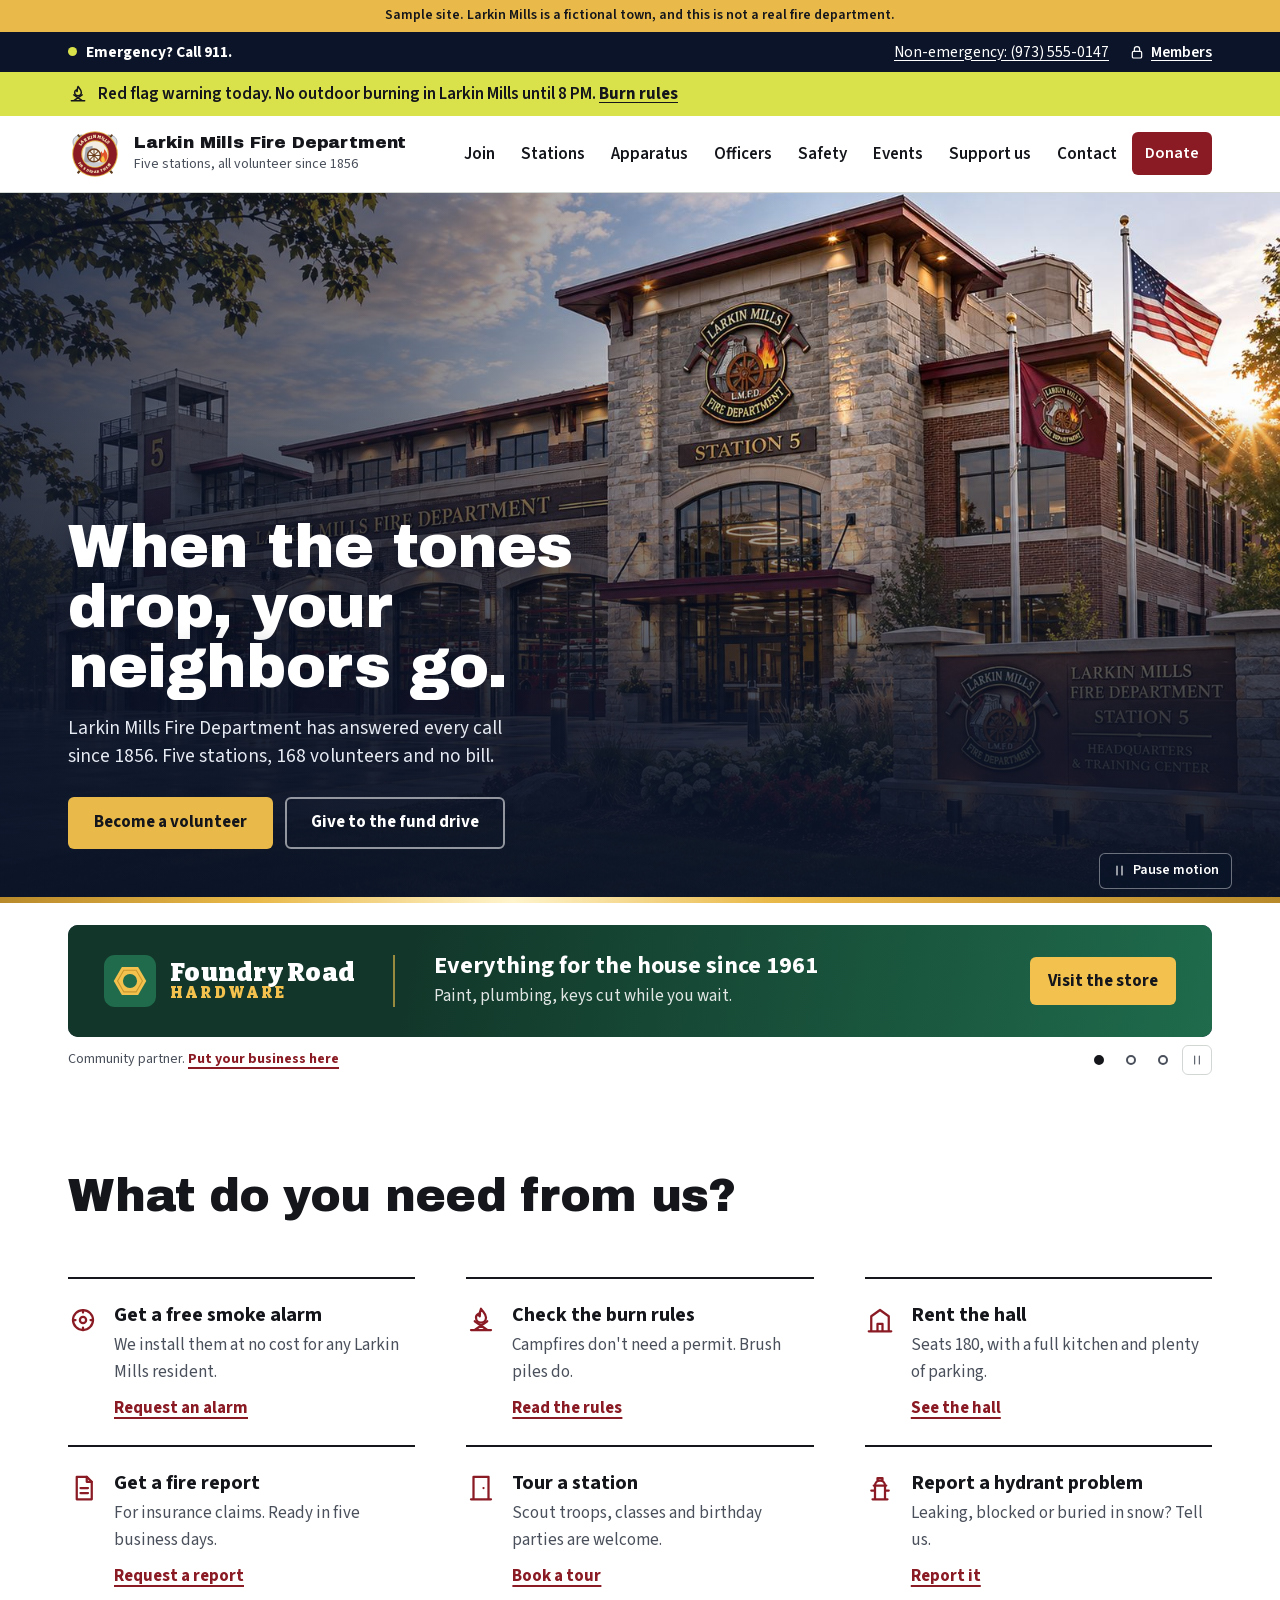
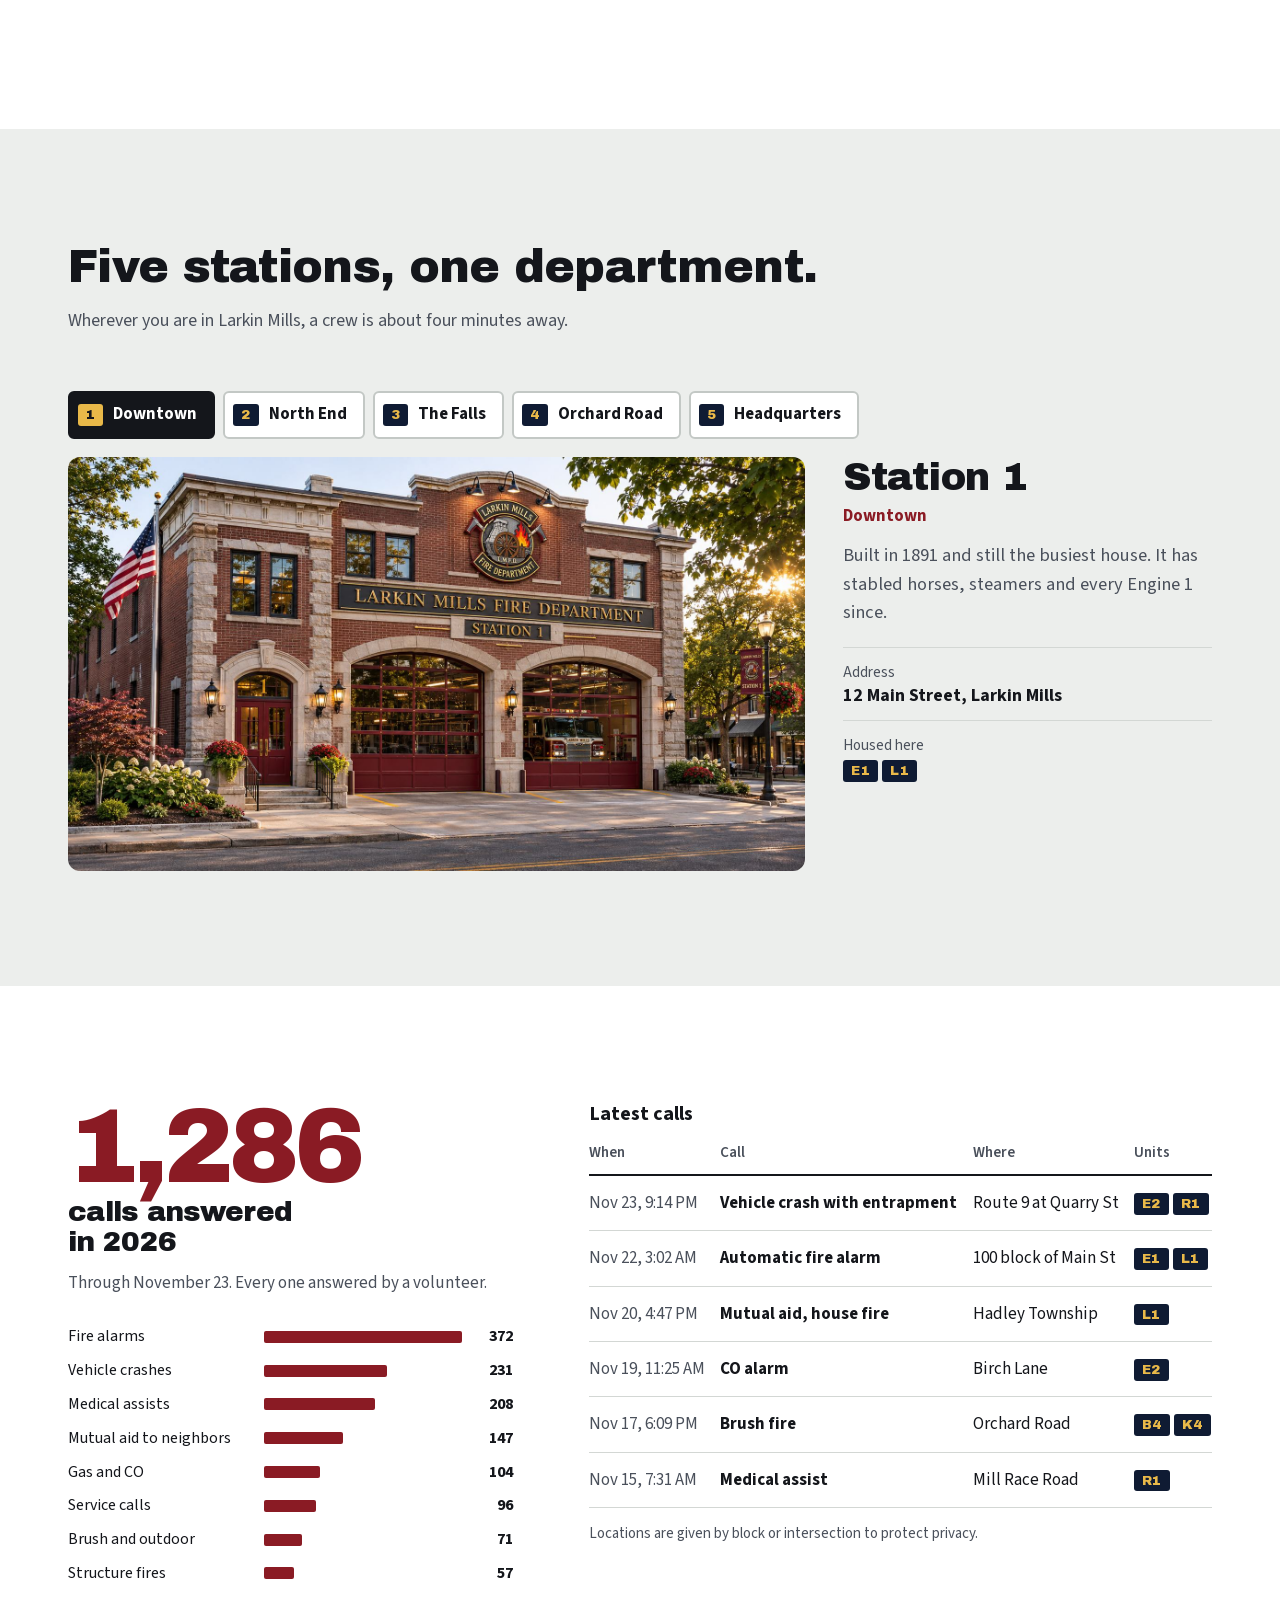
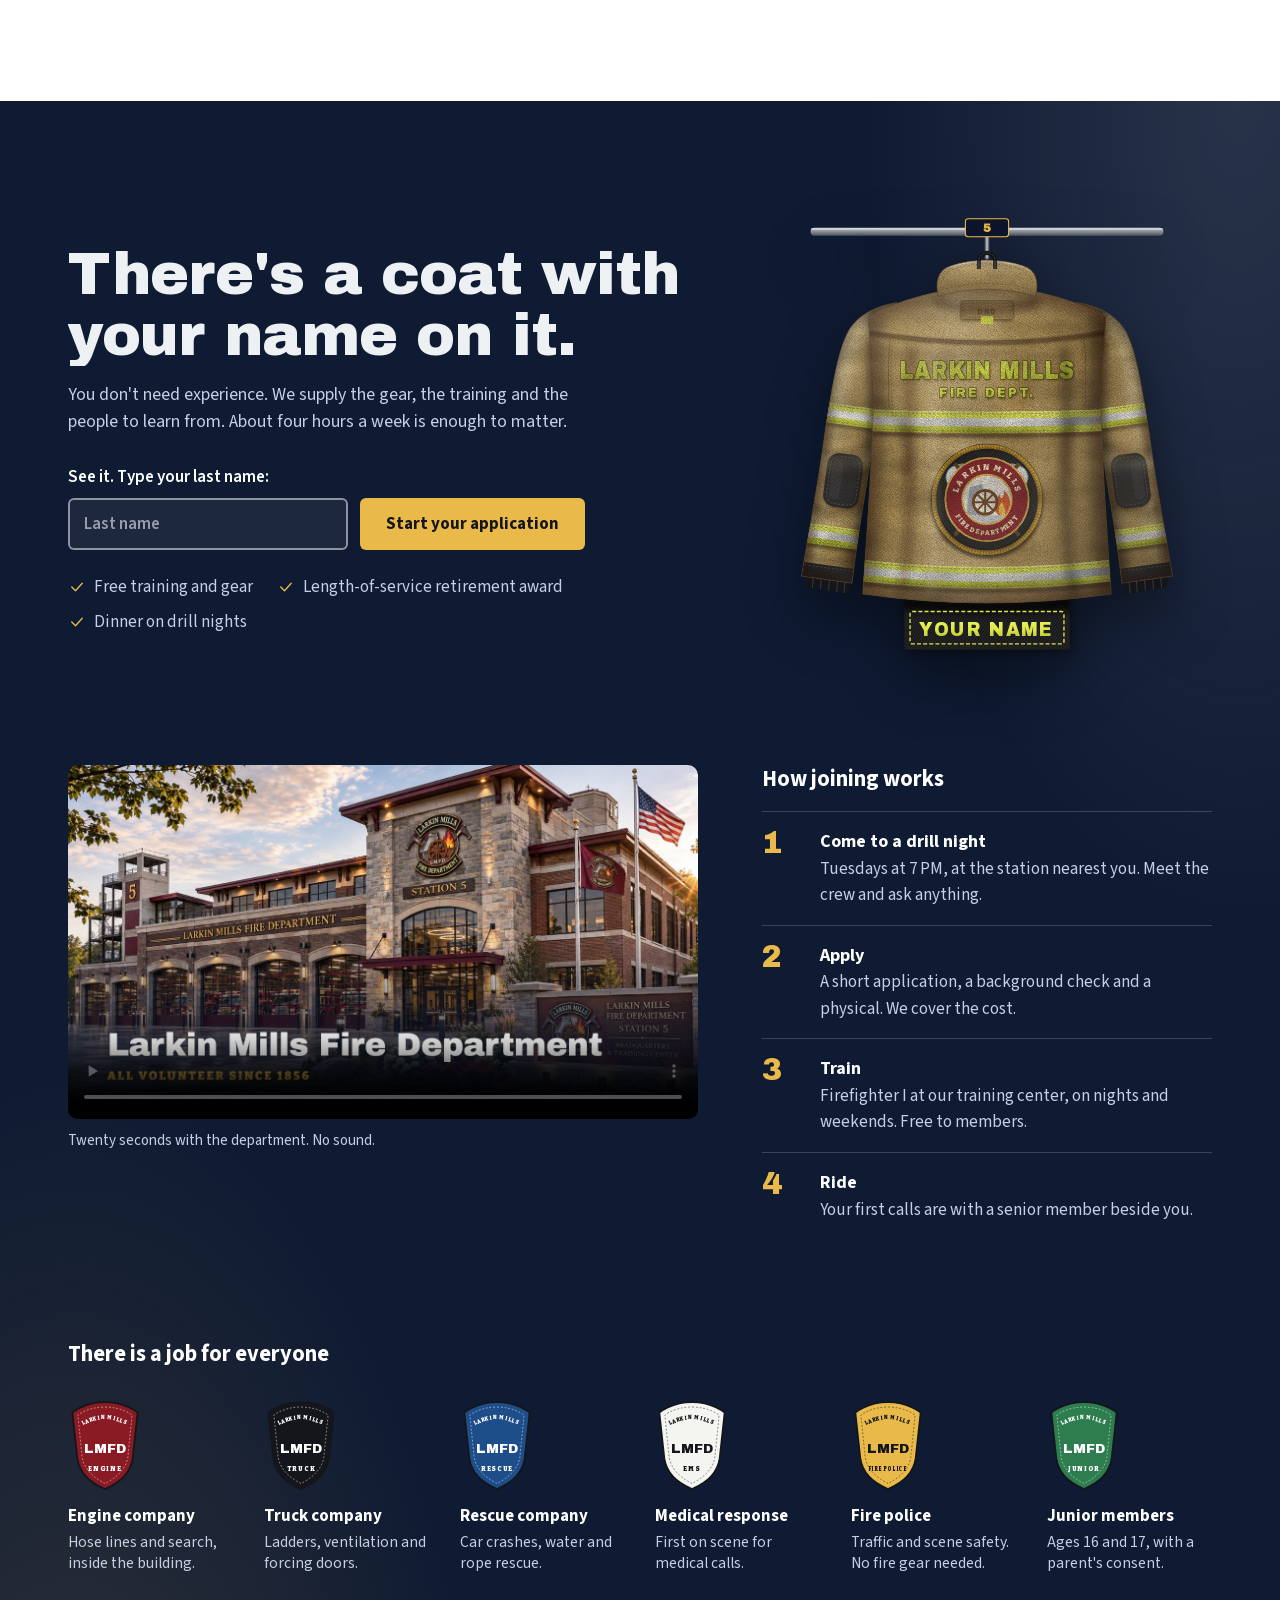
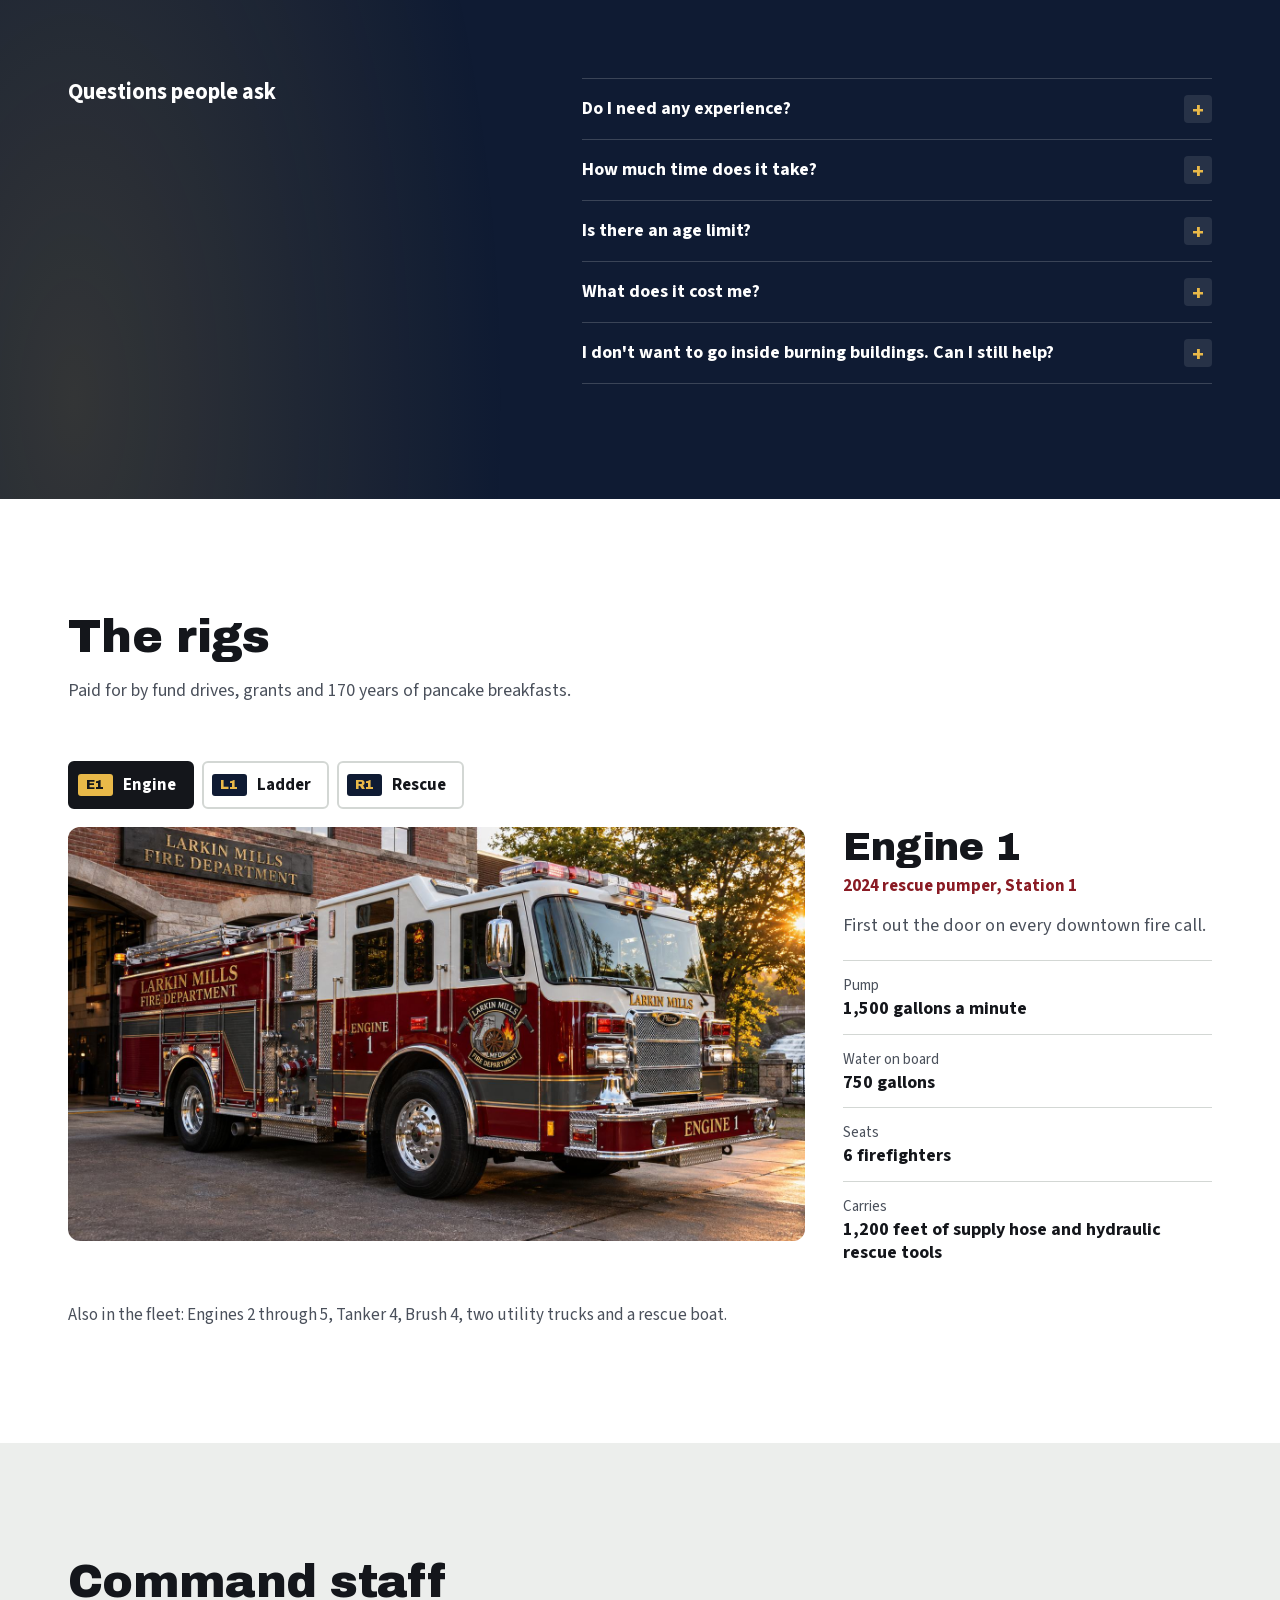
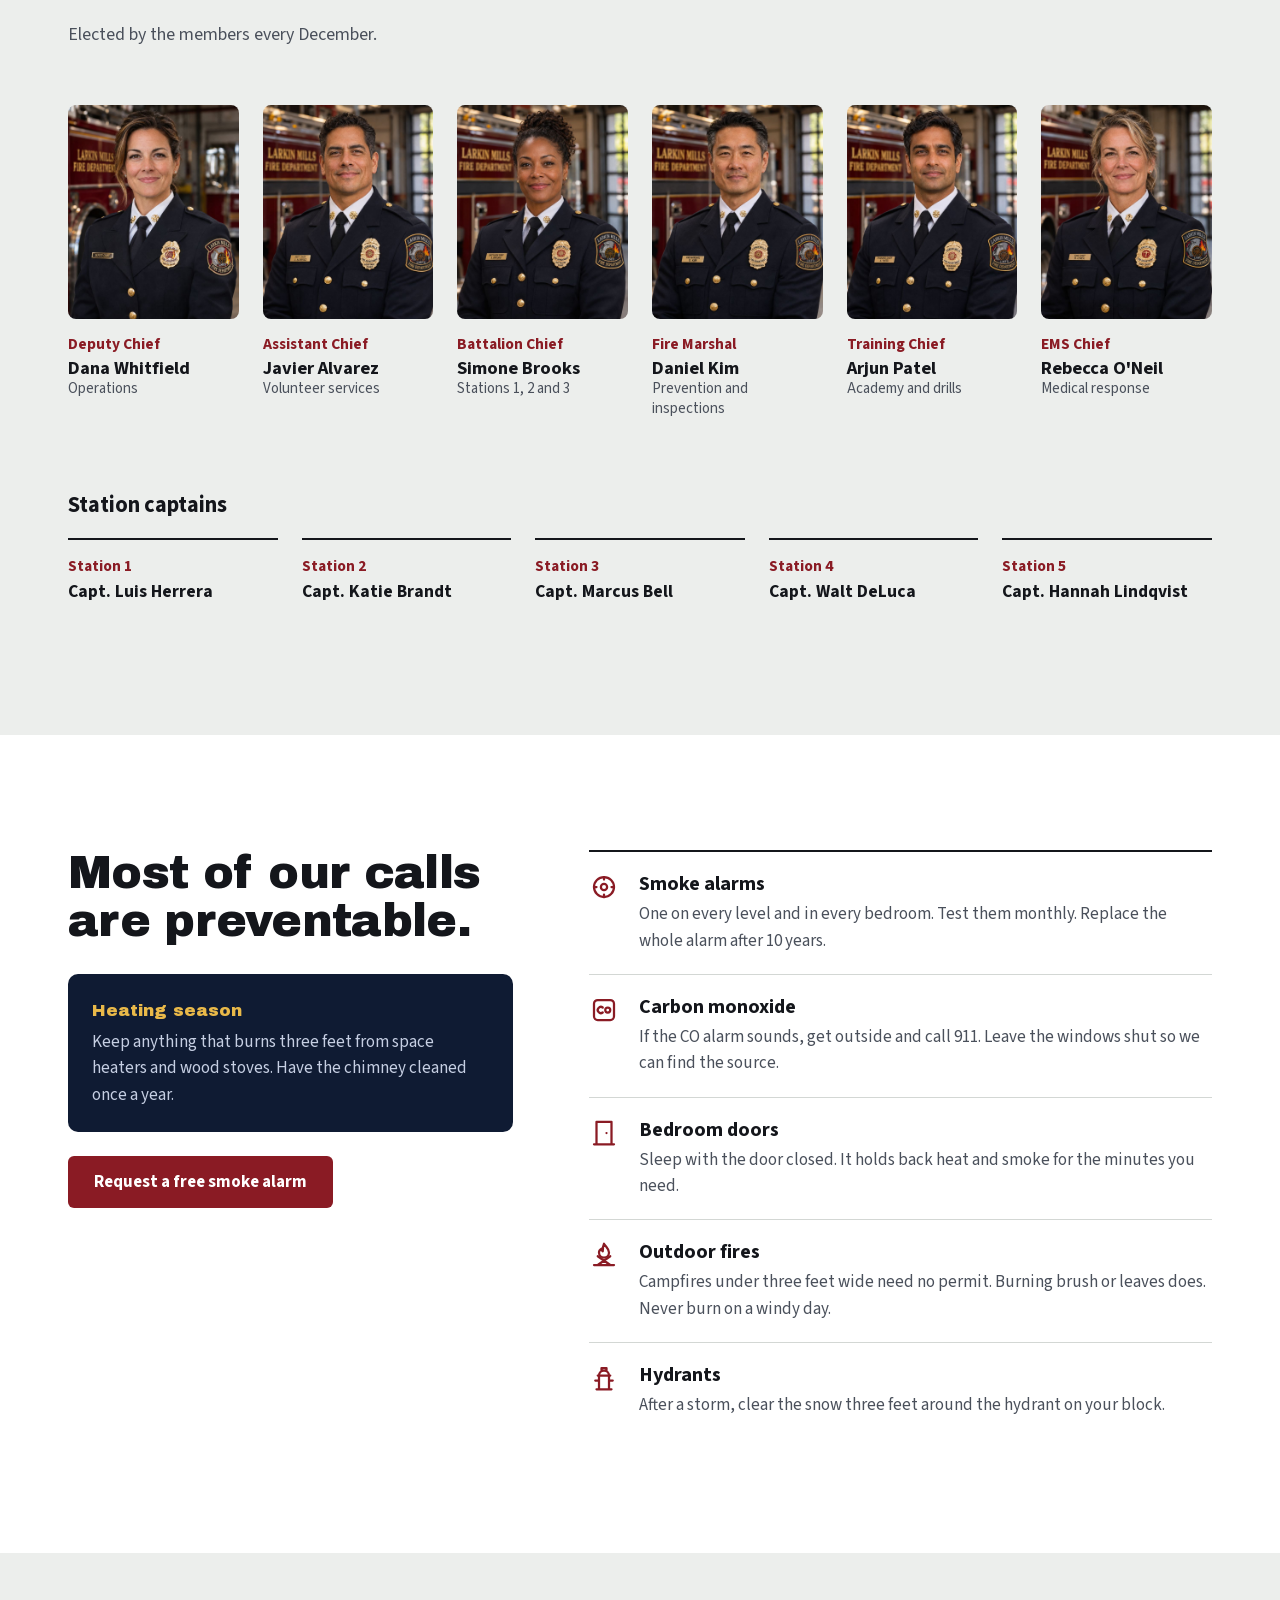
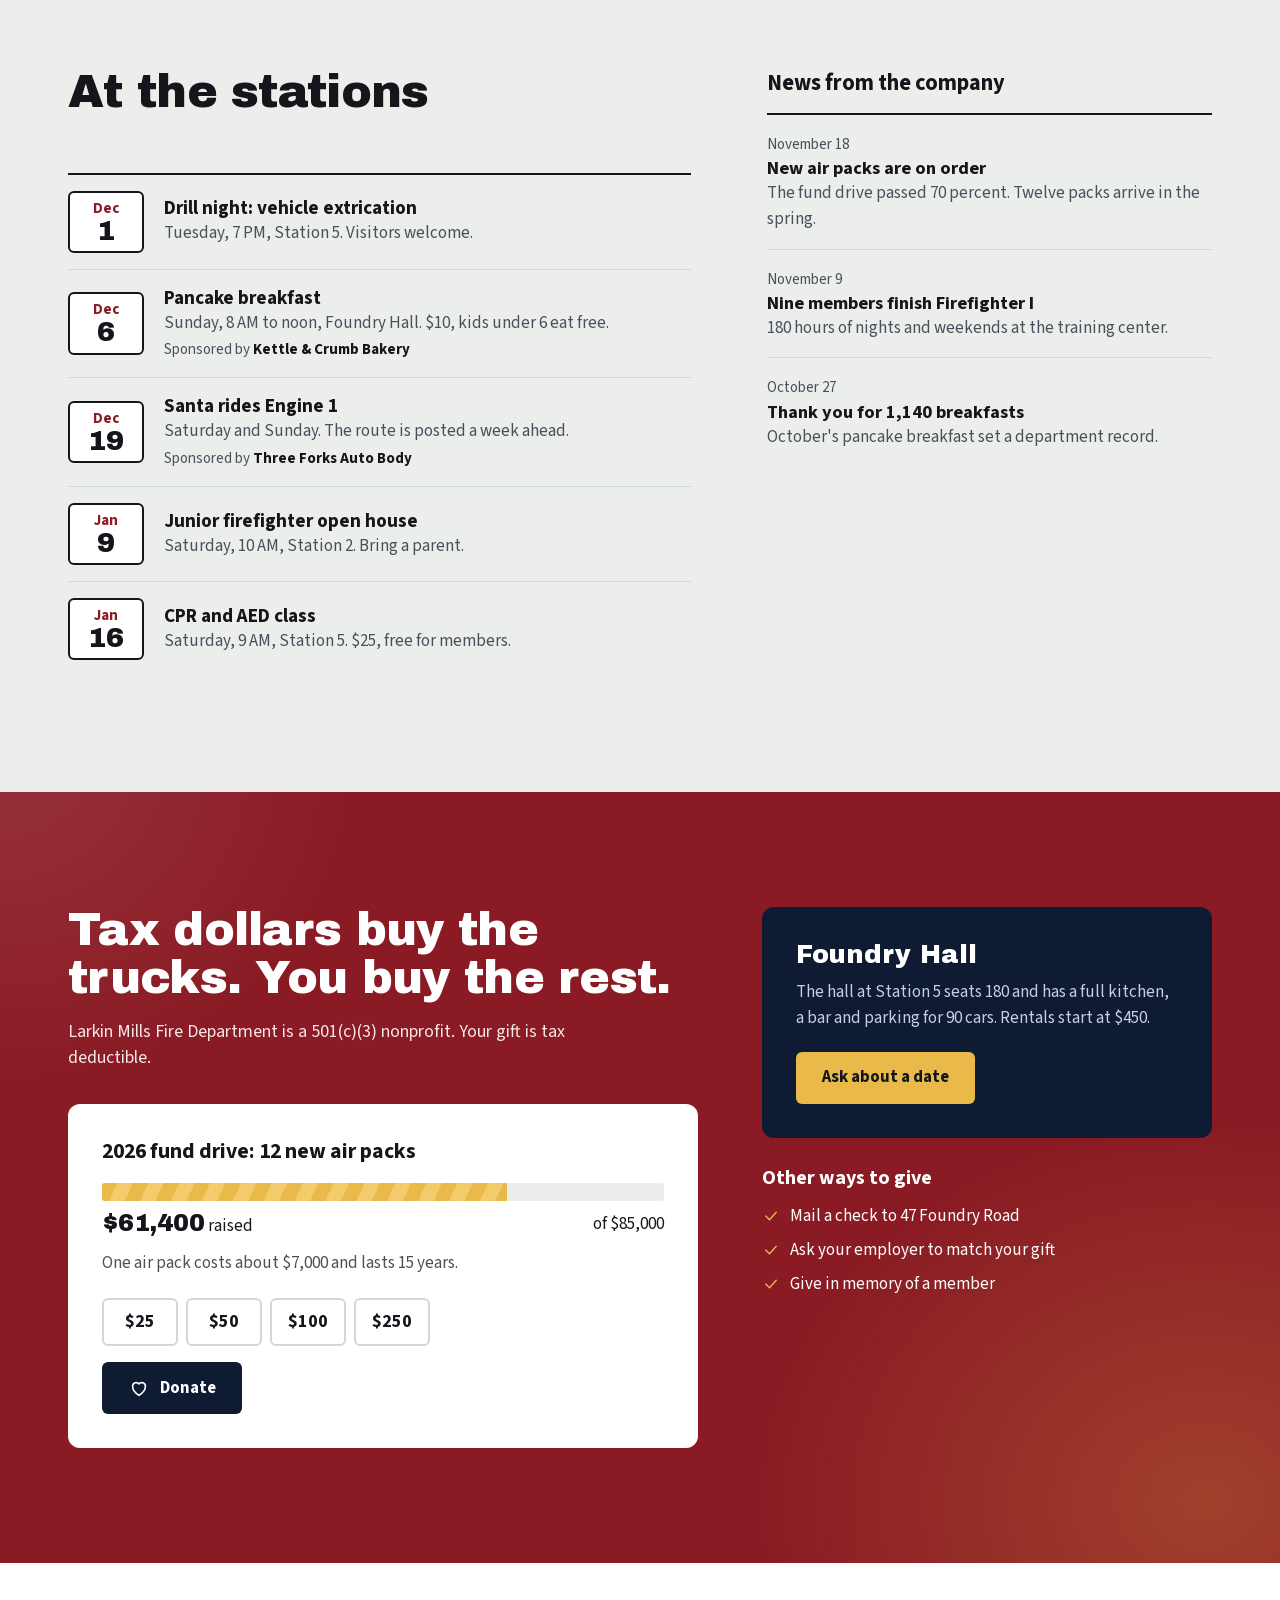
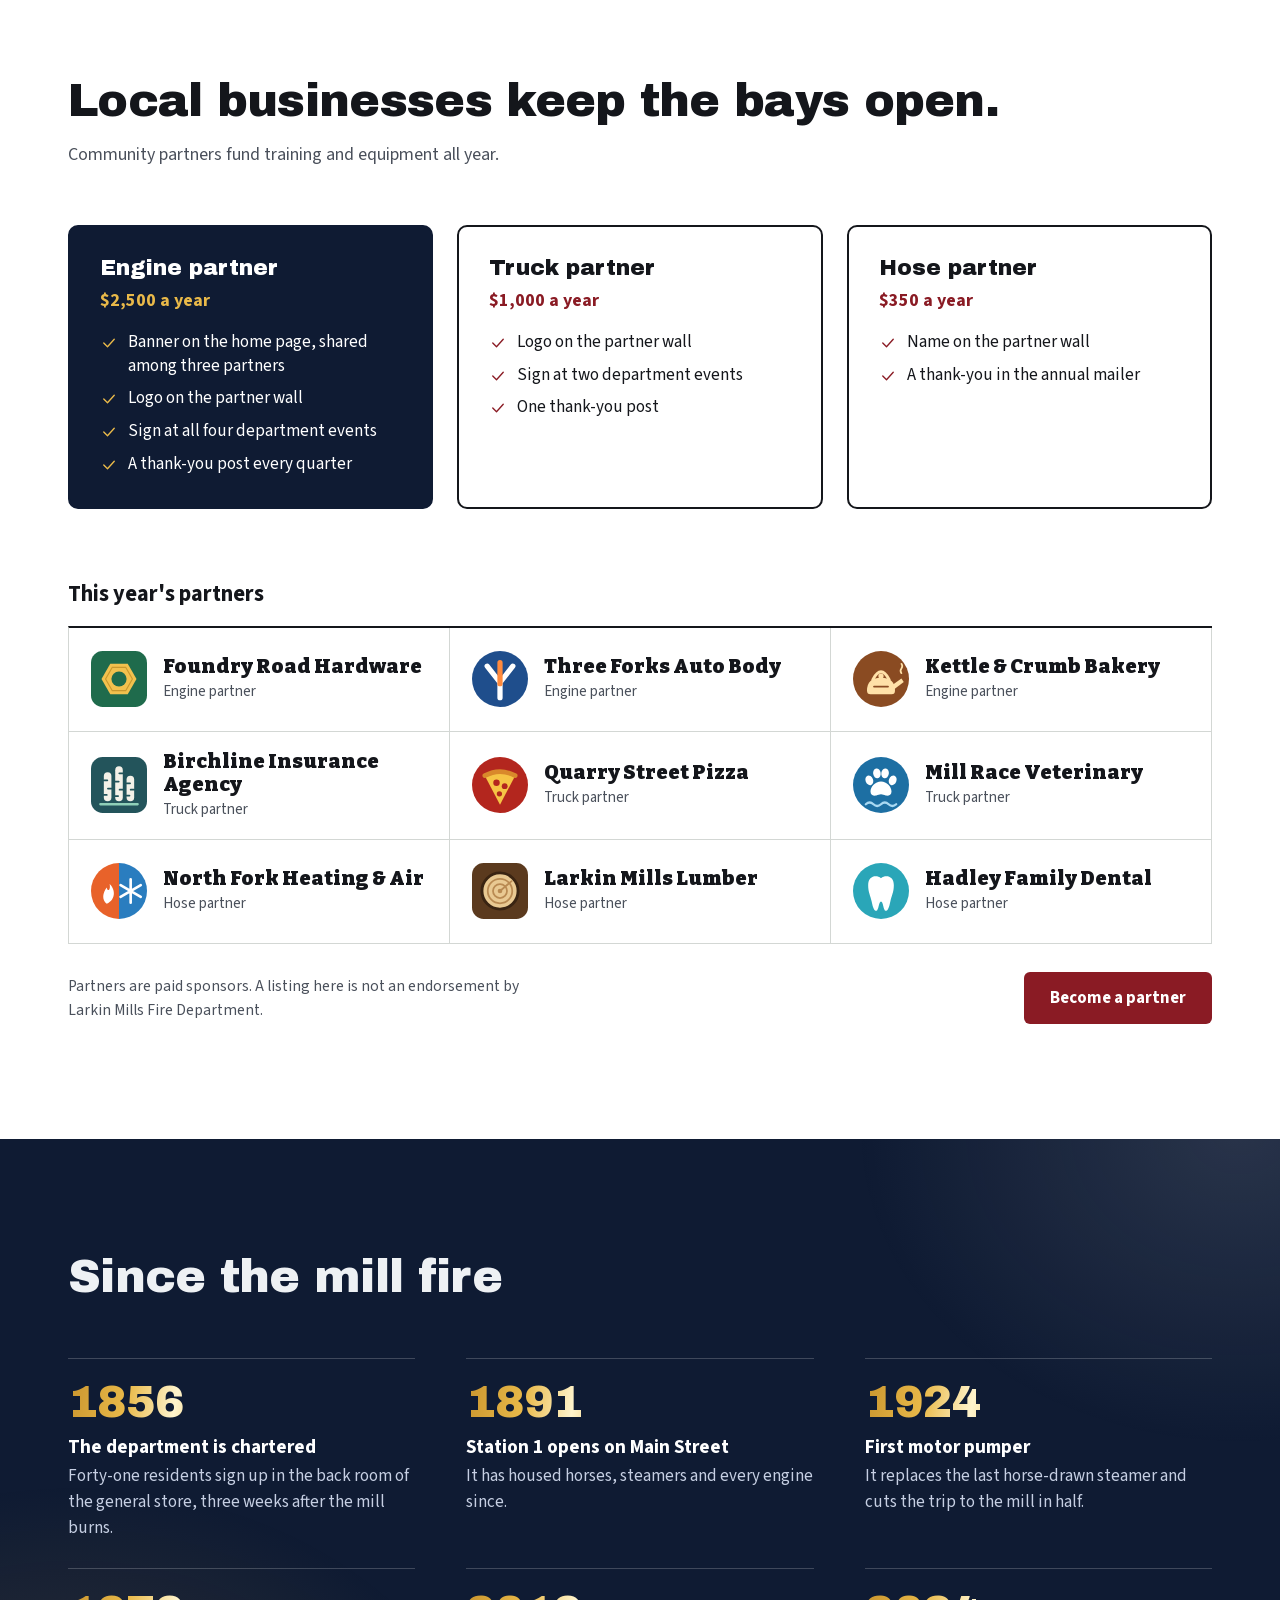
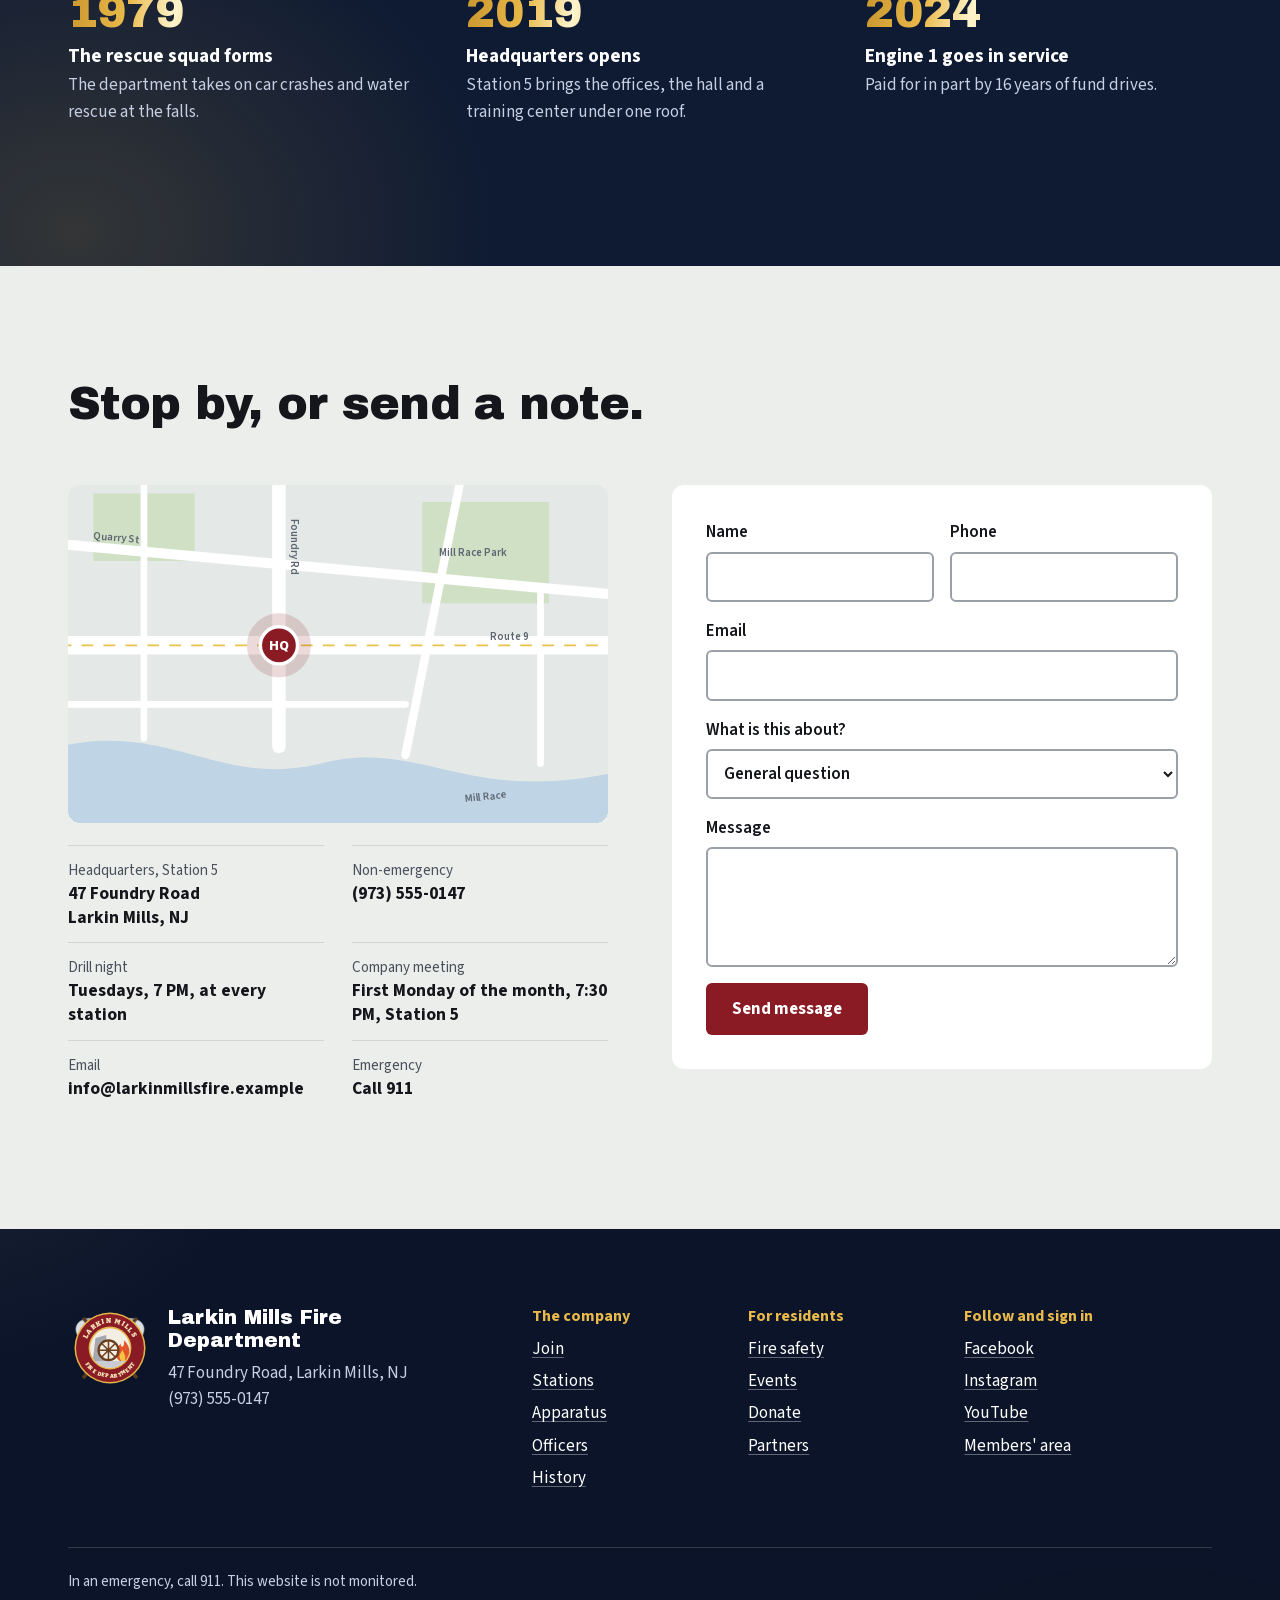
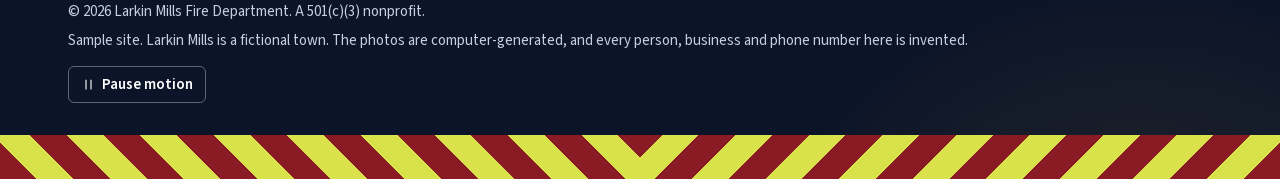
==== commit b4ca8fa3: "Realistic turnout coat and moving gold and platinum background Join section: the coat is redrawn as " ====
--- a/index.html
+++ b/index.html
@@ -13,8 +13,7 @@
 <meta property="og:type" content="website">
 <meta property="og:title" content="Larkin Mills Fire Department (sample site)">
 <meta property="og:description" content="Five stations, all volunteer. A sample fire department website.">
-<!-- Link previews need a full address here. Once the site has its URL, put it in front: https://YOUR-SITE/images/share-card.jpg -->
-<meta property="og:image" content="images/share-card.jpg">
+<meta property="og:image" content="https://larkin-mills-fire.kandyanything.workers.dev/images/share-card.jpg">
 <meta name="twitter:card" content="summary_large_image">
 <!--FONTS--><link rel="stylesheet" href="css/fonts.css"><!--/FONTS-->
 <!--CSS--><link rel="stylesheet" href="css/site.css"><!--/CSS-->
@@ -26,6 +25,7 @@
 <!--JS-->
 <script src="data/site.js"></script>
 <script src="js/art.js"></script>
+<script src="js/fx.js"></script>
 <script src="js/site.js"></script>
 <!--/JS-->
 </body>
--- a/css/site.css
+++ b/css/site.css
@@ -146,6 +146,8 @@
 .pb-ad.is-active { opacity: 1; visibility: visible; transition: opacity .6s var(--ease), visibility 0s; }
 .pb-ad:focus-visible { outline-offset: -4px; }
 .pb-mark { padding-right: clamp(16px, 3vw, 40px); border-right: 2px solid color-mix(in srgb, var(--ac) 60%, transparent); font-family: var(--letter); font-weight: 900; line-height: 1.02; }
+.pb-mark { display: flex; align-items: center; gap: 14px; }
+.pb-logo { width: 52px; height: 52px; flex: none; }
 .pb-mark b { display: block; font-size: clamp(1.15rem, 2vw, 1.6rem); letter-spacing: .01em; }
 .pb-mark i { display: block; color: var(--ac); font-style: normal; font-size: clamp(.85rem, 1.2vw, 1rem); letter-spacing: .14em; text-transform: uppercase; }
 .pb-copy strong { display: block; font-size: clamp(1.1rem, 1.9vw, 1.5rem); line-height: 1.15; }
@@ -199,7 +201,10 @@
 .perks { display: flex; flex-wrap: wrap; gap: 8px 24px; margin-top: 24px; color: var(--on-dusk-2); }
 .perks li { display: flex; align-items: center; gap: 8px; }
 .perks .ic { width: 18px; height: 18px; color: var(--gold); }
-.join-coat .art-coat { width: min(100%, 400px); margin-inline: auto; filter: drop-shadow(0 26px 30px rgba(0, 0, 0, .4)); }
+.coat-fig { position: relative; width: min(100%, 500px); margin-inline: auto; }
+.coat-fig .art-coat { width: 100%; filter: drop-shadow(0 26px 30px rgba(0, 0, 0, .45)); }
+.art-coat-fx { position: absolute; inset: 0; width: 100%; height: 100%; pointer-events: none; will-change: transform; }
+.coat-glint { opacity: 0; }   /* shown and moved by the motion block below */
 .join-mid { display: grid; grid-template-columns: 7fr 5fr; gap: clamp(28px, 5vw, 72px); align-items: start; margin-top: clamp(56px, 8vw, 104px); }
 .film video { width: 100%; aspect-ratio: 16 / 9; border-radius: 10px; background: #000; }
 .film figcaption { margin-top: 10px; color: var(--on-dusk-2); font-size: .9375rem; }
@@ -344,7 +349,10 @@
 .tier:first-child .ic { color: var(--gold); }
 .wall-title { margin: clamp(40px, 6vw, 72px) 0 18px; font: 700 1.4rem/1.2 var(--text); }
 .wall { display: grid; grid-template-columns: repeat(3, 1fr); border-top: 2px solid var(--ink); border-left: 1px solid var(--line); }
-.wall li { display: grid; align-content: center; gap: 2px; min-height: 104px; padding: 18px 22px; border-right: 1px solid var(--line); border-bottom: 1px solid var(--line); }
+.wall li { display: grid; align-content: center; min-height: 104px; padding: 18px 22px; border-right: 1px solid var(--line); border-bottom: 1px solid var(--line); }
+.wall li.has-logo { grid-template-columns: 56px 1fr; column-gap: 16px; align-items: center; }
+.wall li > div { display: grid; gap: 2px; }
+.wall-logo { width: 56px; height: 56px; }
 .wall b { font: 900 1.25rem/1.15 var(--letter); }
 .wall span { color: var(--ink-2); font-size: .9375rem; }
 .partners-foot { display: flex; flex-wrap: wrap; align-items: center; justify-content: space-between; gap: 16px 32px; margin-top: 28px; }
@@ -437,7 +445,7 @@
   .task-grid { grid-template-columns: 1fr 1fr; }
   .viewer, .calls-grid, .join-top, .join-mid, .rig-info, .safety-grid, .events-grid, .support-grid, .contact-grid { grid-template-columns: 1fr; }
   .join-coat { order: -1; }
-  .join-coat .art-coat { width: min(70%, 300px); }
+  .coat-fig { width: min(92%, 380px); }
   .faq { grid-template-columns: 1fr; }
   .tiers { grid-template-columns: 1fr; }
   .wall, .timeline { grid-template-columns: 1fr 1fr; }
@@ -445,6 +453,7 @@
   .pb-mark { grid-column: 1 / -1; padding: 0 0 10px; border-right: 0; border-bottom: 2px solid color-mix(in srgb, var(--ac) 60%, transparent); }
   .pb-mark b, .pb-mark i { display: inline; }
   .pb-mark i { margin-left: 8px; }
+  .pb-logo { width: 38px; height: 38px; }
   .runlog thead { display: none; }
   .runlog tr { display: grid; grid-template-columns: 1fr auto; gap: 2px 12px; padding-block: 14px; border-bottom: 1px solid var(--line); }
   .runlog td { padding: 0; border: 0; }
@@ -470,6 +479,7 @@
   .hero-scene { flex: none; height: 64vw; min-height: 0; }
   .hero-cta .btn { flex: 1 1 100%; }
   .hero-pause { bottom: 8px; }
+  .hero--photo .hero-pause { top: 10px; right: 10px; bottom: auto; }
   .task-grid, .wall, .timeline, .specs, .facts, .form { grid-template-columns: 1fr; }
   .people { grid-template-columns: 1fr 1fr; }
   .roles { grid-template-columns: 1fr 1fr; }
@@ -489,8 +499,83 @@
   .mbar .ic { width: 20px; height: 20px; color: var(--gold); }
   body { padding-bottom: 64px; }
 }
+/* ---------- background motion: embers, glints and metal sheen ----------
+   The layers come first and are always there. The movement follows, and only
+   runs when js/fx.js has switched it on (html.fx-on), "Pause motion" has not
+   been pressed (html.is-still) and the device does not ask for less motion. */
+.band--dusk, .band--accent, .site-footer { position: relative; isolation: isolate; overflow: hidden; overflow: clip; }
+.band--dusk > .wrap, .band--accent > .wrap, .site-footer > .wrap { position: relative; z-index: 1; }
+.site-footer .chevrons { z-index: 1; }
+/* The canvas is one screen tall and rides down its section as the page scrolls,
+   so a long section costs no more to draw than a short one. */
+.fx-layer { position: absolute; inset: 0; z-index: 0; pointer-events: none; }
+.hero .fx-layer { z-index: 1; }
+.fx-sparks { position: sticky; top: 0; display: block; width: 100%; height: 100vh; max-height: 100%; }
+
+/* firelight low on one side, cool platinum light high on the other */
+.band--dusk::before, .band--accent::before, .site-footer::before { content: ""; position: absolute; inset: -25% -15%; z-index: -1; pointer-events: none; }
+.band--dusk::before { background: radial-gradient(36% 44% at 16% 80%, rgba(233, 185, 73, .17), transparent 72%), radial-gradient(32% 40% at 86% 16%, rgba(214, 220, 230, .13), transparent 72%); }
+.band--accent::before { background: radial-gradient(38% 46% at 84% 78%, rgba(233, 185, 73, .24), transparent 72%), radial-gradient(30% 40% at 12% 14%, rgba(255, 255, 255, .1), transparent 72%); }
+.site-footer::before { background: radial-gradient(34% 60% at 80% 100%, rgba(233, 185, 73, .12), transparent 72%), radial-gradient(30% 50% at 8% 0%, rgba(214, 220, 230, .08), transparent 72%); }
+
+/* gold leaf along the foot of the hero, with a platinum glint in it */
+.hero { border-bottom: 0; }
+.hero::after { content: ""; position: absolute; inset: auto 0 0; height: 6px; z-index: 3; background: linear-gradient(90deg, #B98A2A 0%, #E9B949 10%, #FFF4CC 20%, #E9B949 30%, #B98A2A 50%, #E9B949 60%, #F4F6F8 70%, #E9B949 80%, #B98A2A 100%) 0 0 / 200% 100% repeat-x; }
+
+/* gold leaf on the history years, platinum on the headings of the navy sections */
+@supports ((-webkit-background-clip: text) or (background-clip: text)) {
+  .timeline b { width: fit-content; background: linear-gradient(100deg, #C9952E 0%, #E9B949 20%, #FFF4CC 36%, #E9B949 52%, #C9952E 70%, #F3D27A 86%, #C9952E 100%) 0 50% / 260% 100%; -webkit-background-clip: text; background-clip: text; -webkit-text-fill-color: transparent; }
+  .band--dusk h2 { background: linear-gradient(100deg, #EEF1F4 0%, #EEF1F4 44%, #B7BEC9 47.5%, #fff 50%, #fff 51%, #D5DAE1 53.5%, #EEF1F4 57%, #EEF1F4 100%) 0 50% / 300% 100%; -webkit-background-clip: text; background-clip: text; -webkit-text-fill-color: transparent; }
+}
+@media (forced-colors: active) { .timeline b, .band--dusk h2 { background: none; -webkit-text-fill-color: currentColor; } }
+
+/* a light that crosses the gold buttons and the partner banner */
+.btn--gold, .pb-ad, .tier:first-child { position: relative; overflow: hidden; }
+.btn--gold::after, .pb-ad::after, .tier:first-child::after { content: ""; position: absolute; inset: 0; background: linear-gradient(105deg, transparent 36%, rgba(255, 255, 255, .6) 48%, rgba(255, 255, 255, .14) 55%, transparent 64%); transform: translateX(-130%); pointer-events: none; }
+.pb-ad::after, .tier:first-child::after { background: linear-gradient(105deg, transparent 40%, rgba(255, 255, 255, .2) 49%, rgba(255, 255, 255, .05) 54%, transparent 62%); }
+
+/* a band of platinum light that crosses the grey sections */
+.band--concrete { position: relative; isolation: isolate; overflow: hidden; overflow: clip; }
+.band--concrete::before { content: ""; position: absolute; inset: 0 -60%; z-index: -1; pointer-events: none; background: linear-gradient(112deg, transparent 43%, rgba(255, 255, 255, .68) 50%, transparent 57%); transform: translateX(-62%); opacity: 0; }
+
+.foot-still { display: inline-flex; align-items: center; gap: 6px; min-height: 36px; margin-top: 8px; padding: 6px 12px; border: 1px solid rgba(255, 255, 255, .35); border-radius: 6px; background: transparent; color: var(--white); font: inherit; font-weight: 600; cursor: pointer; }
+.foot-still:hover { background: rgba(255, 255, 255, .08); }
+.foot-still .ic { width: 15px; height: 15px; }
+
+@media (prefers-reduced-motion: no-preference) {
+  .fx-on .band--dusk::before, .fx-on .band--accent::before, .fx-on .site-footer::before { animation: fxDrift 24s ease-in-out infinite alternate; will-change: transform; }
+  .fx-on .band--accent::before { animation-duration: 30s; animation-direction: alternate-reverse; }
+  .fx-on .hero::after { animation: fxLeaf 16s linear infinite; }
+  .fx-on .timeline b { animation: fxFoil 6.5s ease-in-out calc(var(--i, 0) * -1.1s) infinite alternate; }
+  .fx-on .band--dusk h2 { animation: fxChrome 10s var(--ease) 1.5s infinite; }
+  .fx-on .btn--gold::after { animation: fxShine 8s var(--ease) 2.5s infinite; }
+  .fx-on .pb-ad.is-active::after { animation: fxShine 6.5s var(--ease) .9s infinite; }
+  .fx-on .tier:first-child::after { animation: fxShine 9s var(--ease) 4s infinite; }
+  .fx-on .band--concrete::before { opacity: 1; animation: fxSweep 16s ease-in-out 1s infinite; will-change: transform; }
+  .fx-on .wall-logo { animation: fxGleam 10s ease-in-out calc(var(--i, 0) * .5s) infinite; }
+  .fx-on .coat-glint { opacity: 1; animation: coatGlint 6.5s cubic-bezier(.4, 0, .2, 1) 1.5s infinite both; }
+  .is-still .band--dusk::before, .is-still .band--accent::before, .is-still .site-footer::before, .is-still .hero::after, .is-still .timeline b { animation-play-state: paused; }
+  .is-still .band--dusk h2, .is-still .btn--gold::after, .is-still .pb-ad.is-active::after, .is-still .tier:first-child::after, .is-still .wall-logo { animation: none; }
+  .is-still .band--concrete::before { animation: none; opacity: 0; }
+  .is-still .coat-glint { animation: none; opacity: 0; }
+}
+@media (prefers-reduced-motion: no-preference) and (min-width: 861px) {
+  .fx-on .hero-img { animation: heroIn 7s var(--ease) both, heroDrift 32s ease-in-out 7s infinite alternate; }
+  .is-still .hero-img { animation-play-state: paused; }
+}
+@keyframes fxDrift { from { transform: translate3d(-4%, 3%, 0) scale(1); } to { transform: translate3d(5%, -4%, 0) scale(1.14); } }
+@keyframes fxLeaf { to { background-position: -200% 0; } }
+@keyframes fxFoil { from { background-position: 0% 50%; } to { background-position: 100% 50%; } }
+@keyframes fxChrome { 0%, 10% { background-position: 0% 50%; } 55%, 100% { background-position: 100% 50%; } }
+@keyframes fxSweep { 0% { transform: translateX(-62%); } 55%, 100% { transform: translateX(62%); } }
+@keyframes fxShine { 0% { transform: translateX(-130%); } 20%, 100% { transform: translateX(130%); } }
+@keyframes fxGleam { 0%, 86%, 100% { filter: none; transform: none; } 93% { filter: brightness(1.2) saturate(1.1); transform: scale(1.07); } }
+@keyframes coatGlint { 0%, 58% { transform: translateX(0); } 100% { transform: translateX(860px); } }
+@keyframes heroDrift { from { transform: scale(1); } to { transform: scale(1.07) translate(-1.2%, -.8%); } }
+
 @media (prefers-reduced-motion: reduce) {
   html { scroll-behavior: auto; }
+  [data-still] { display: none; }
   .hero-img { animation: none; }
   .baydoor { animation: none; transform: translateY(-238px); }
   .spill { animation: none; opacity: 1; }
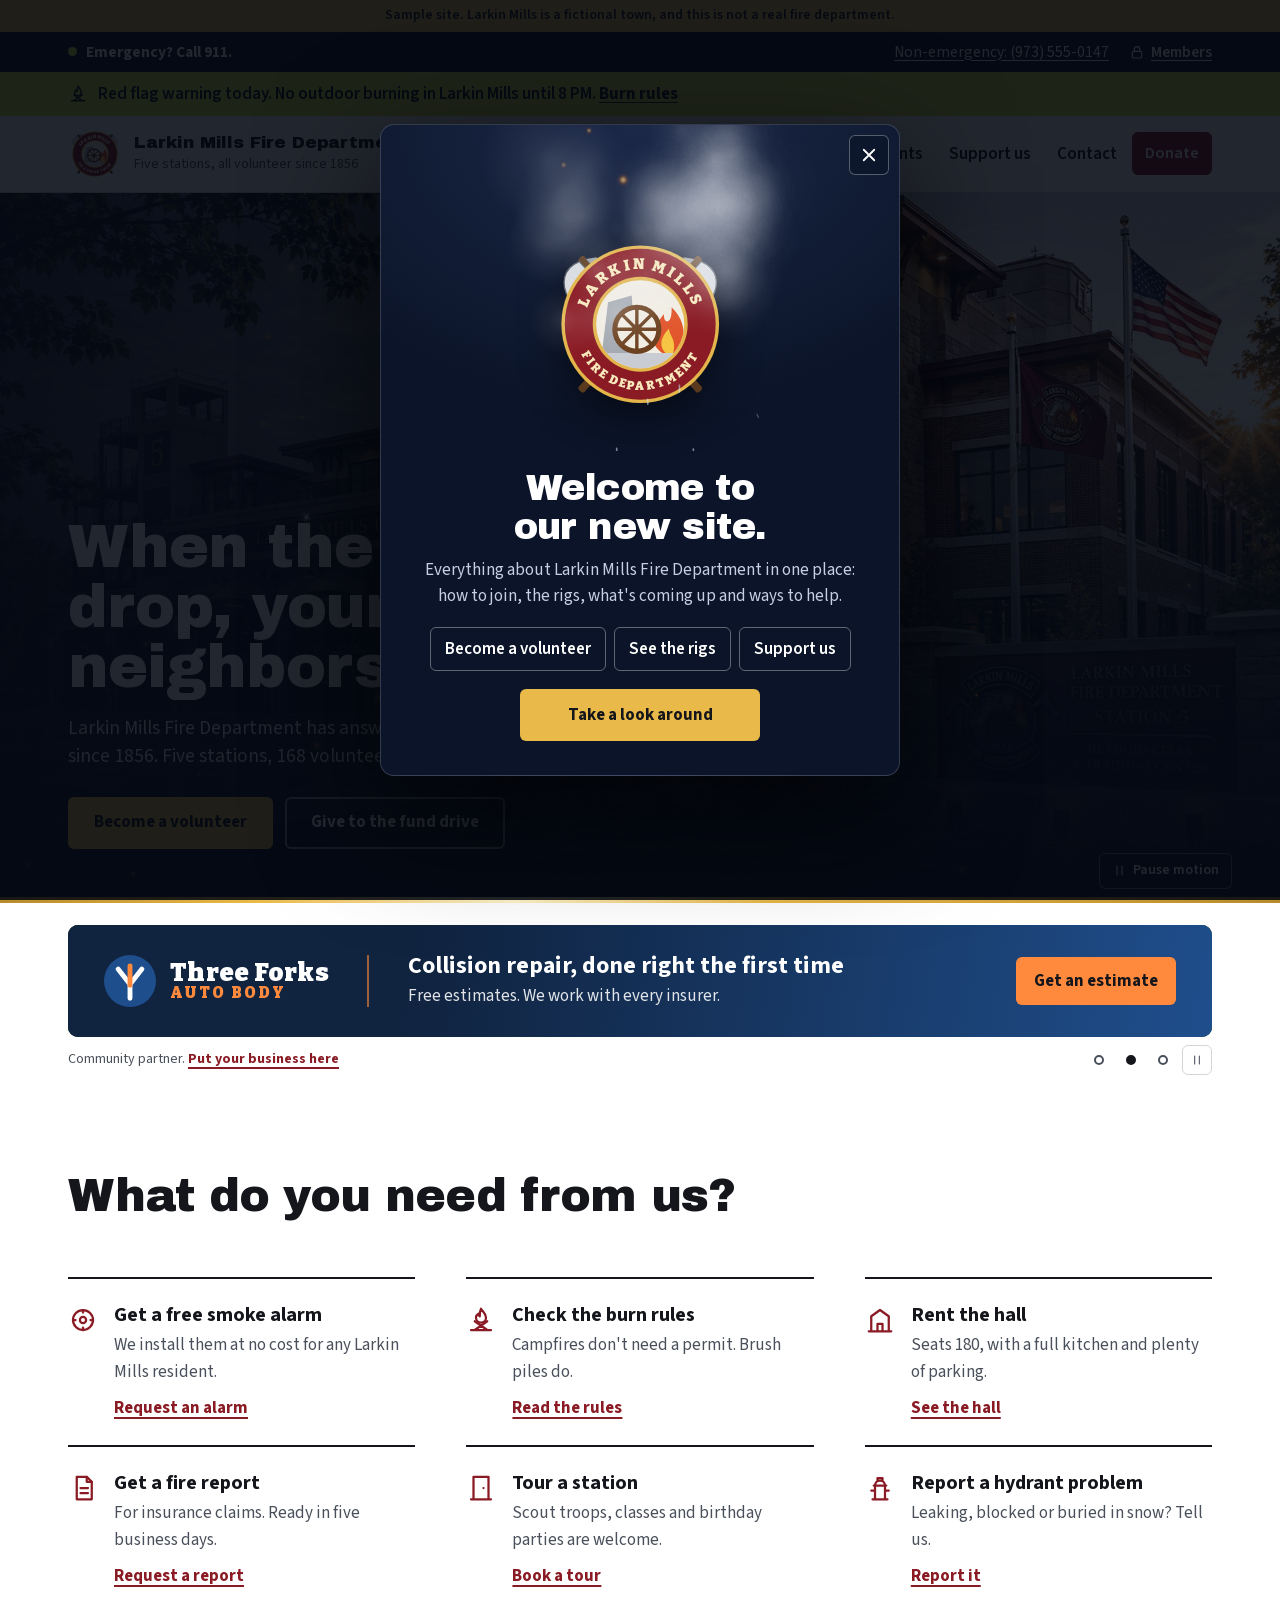
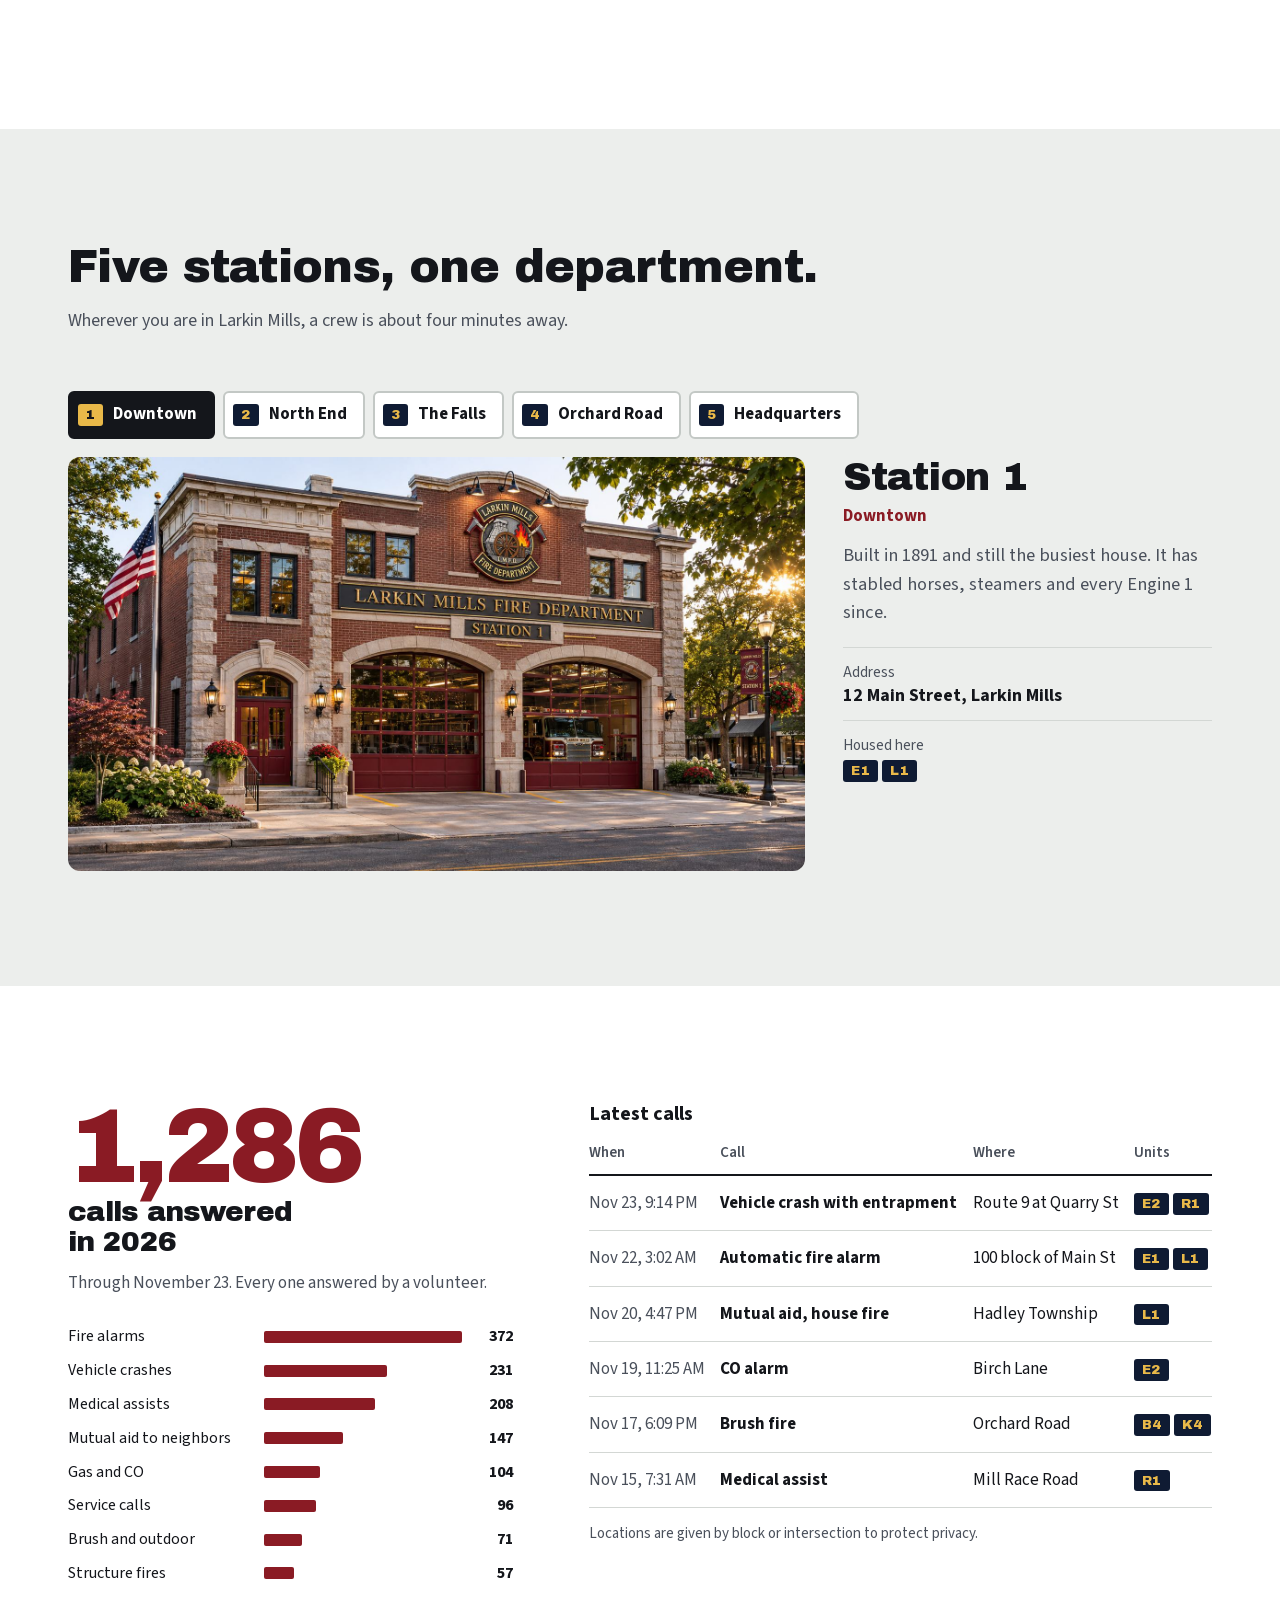
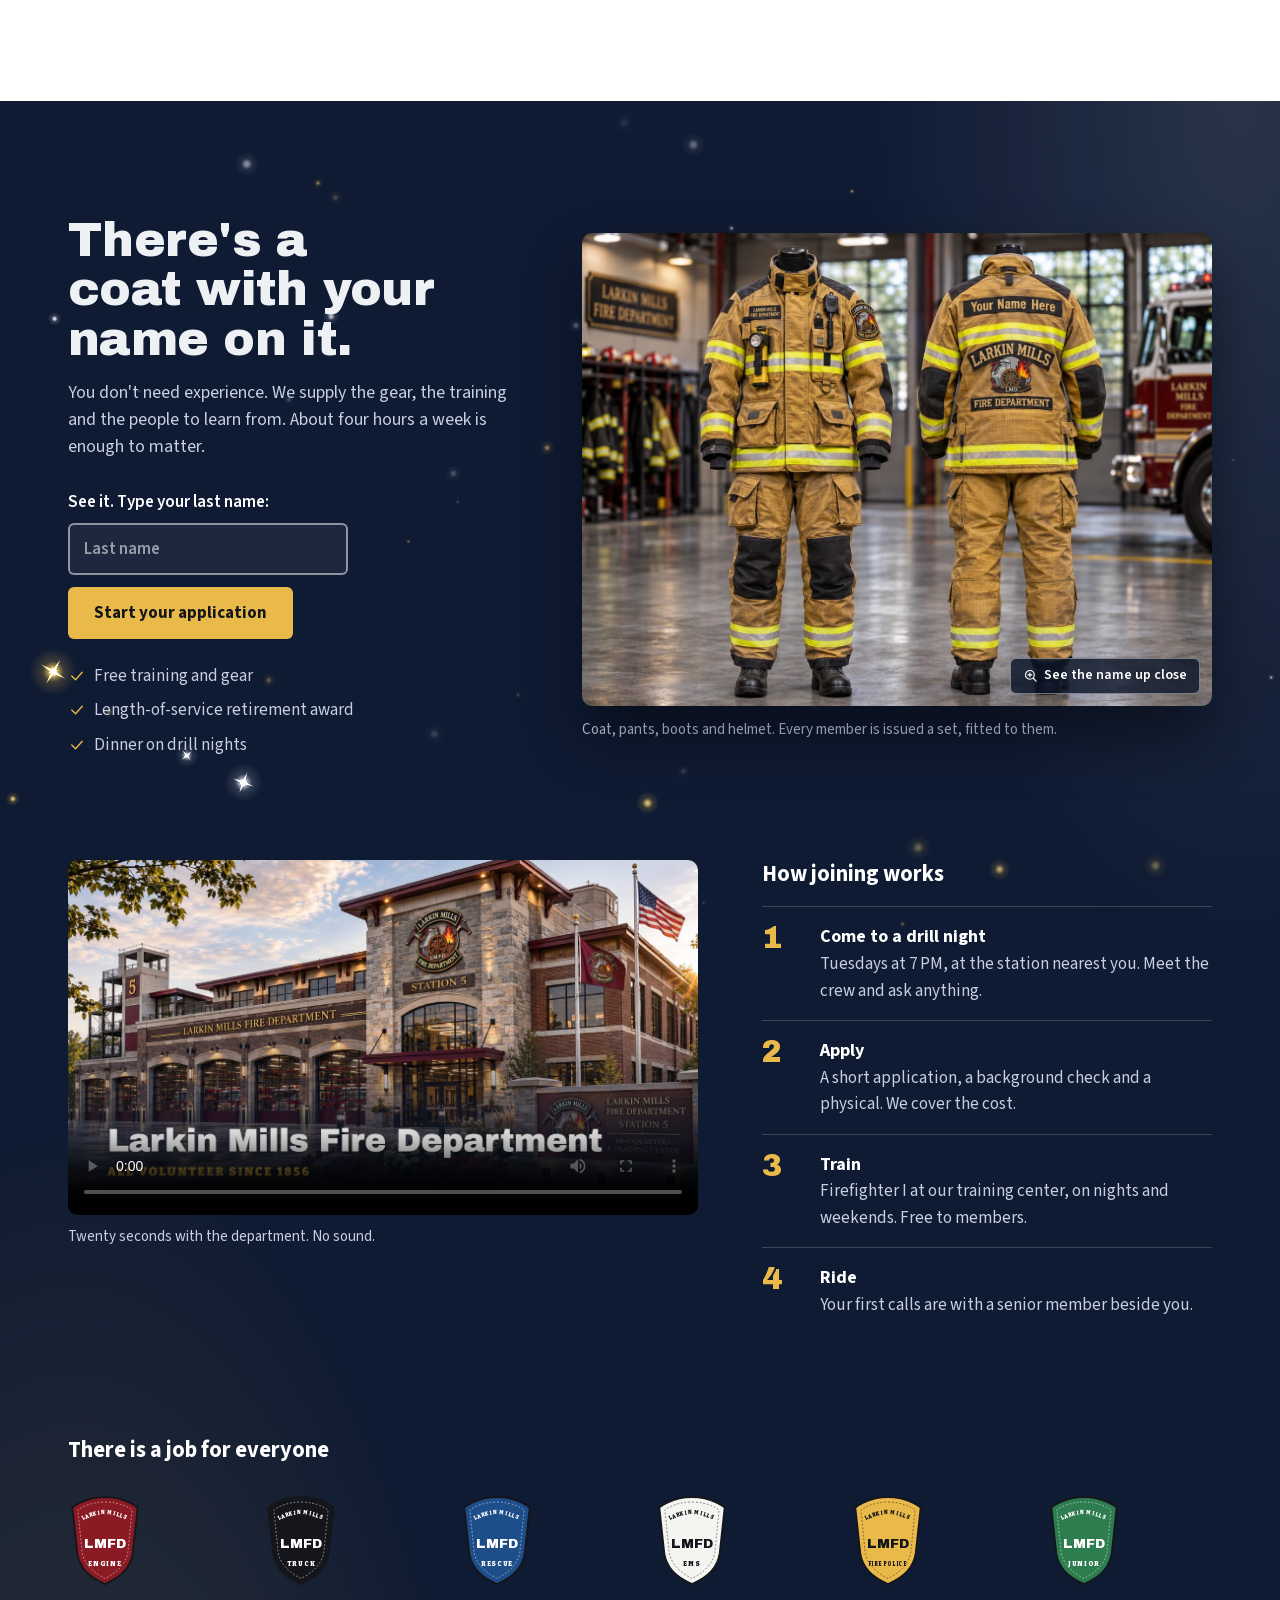
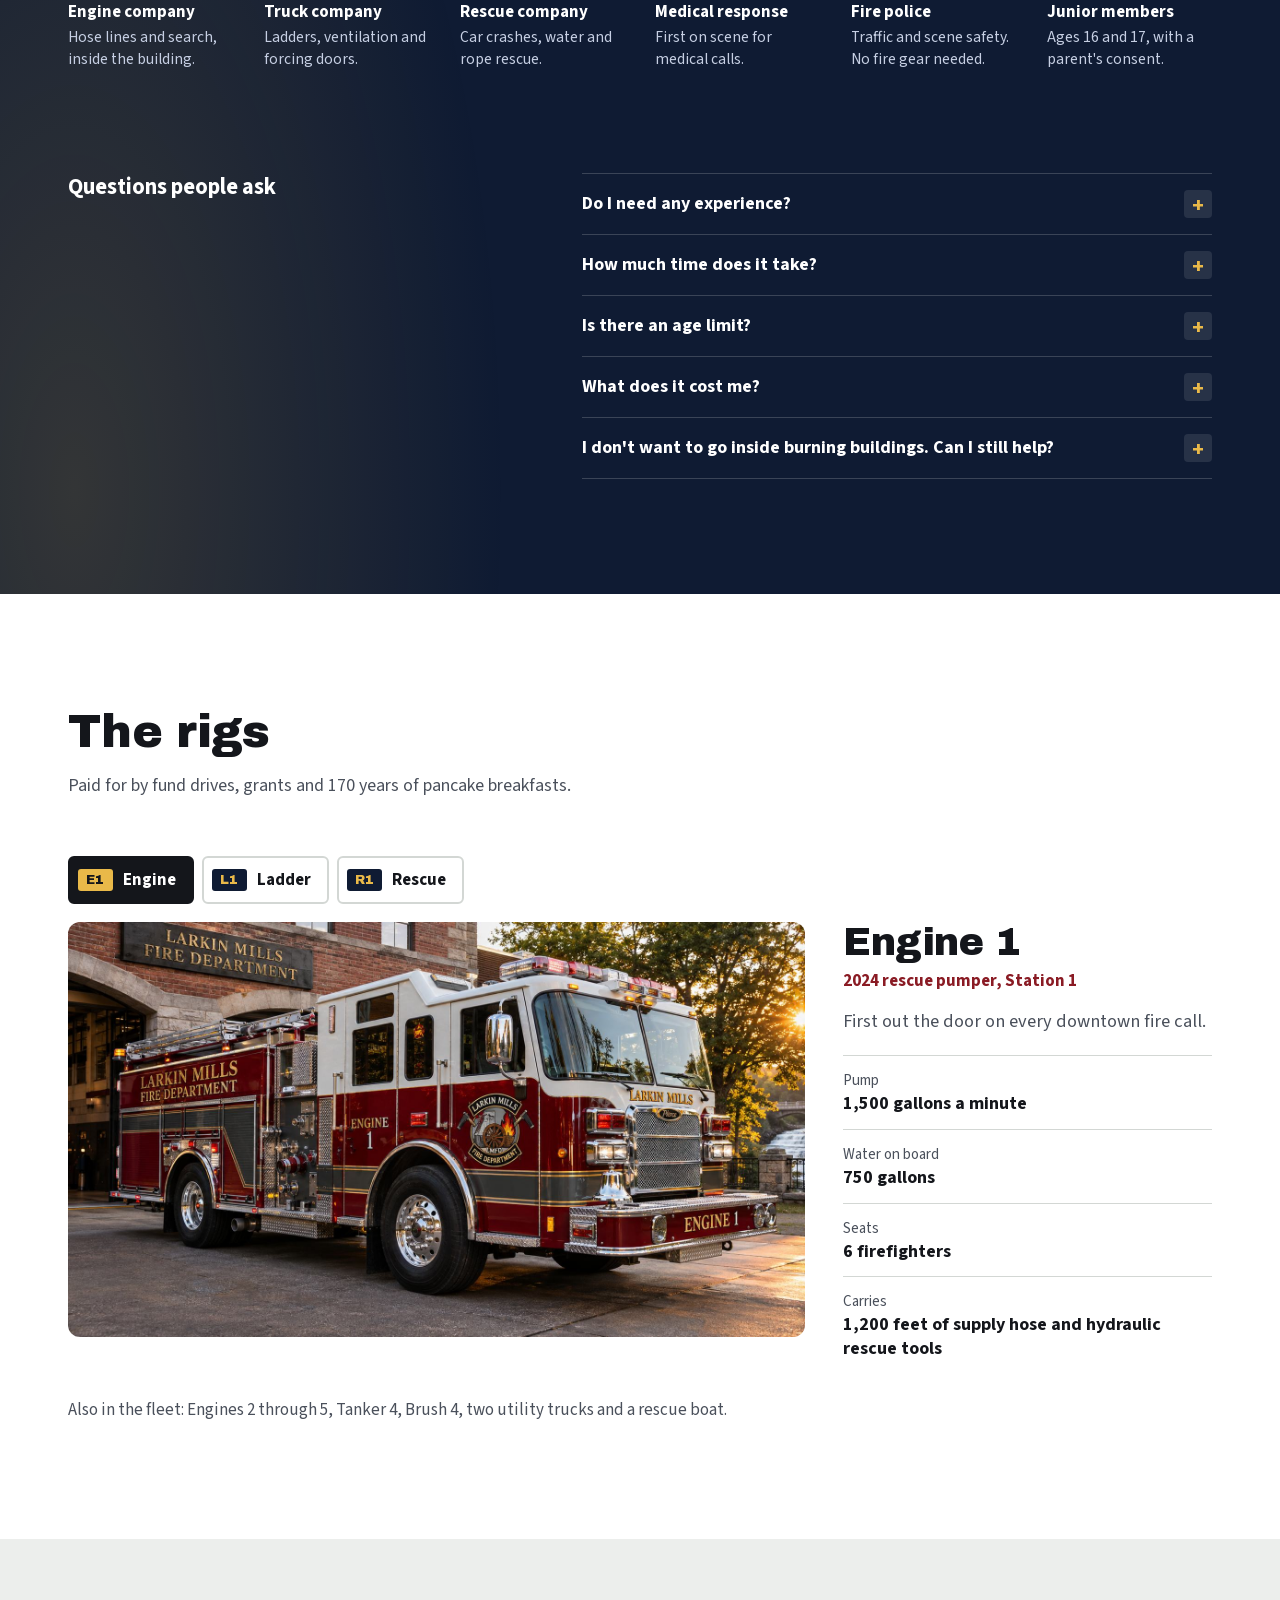
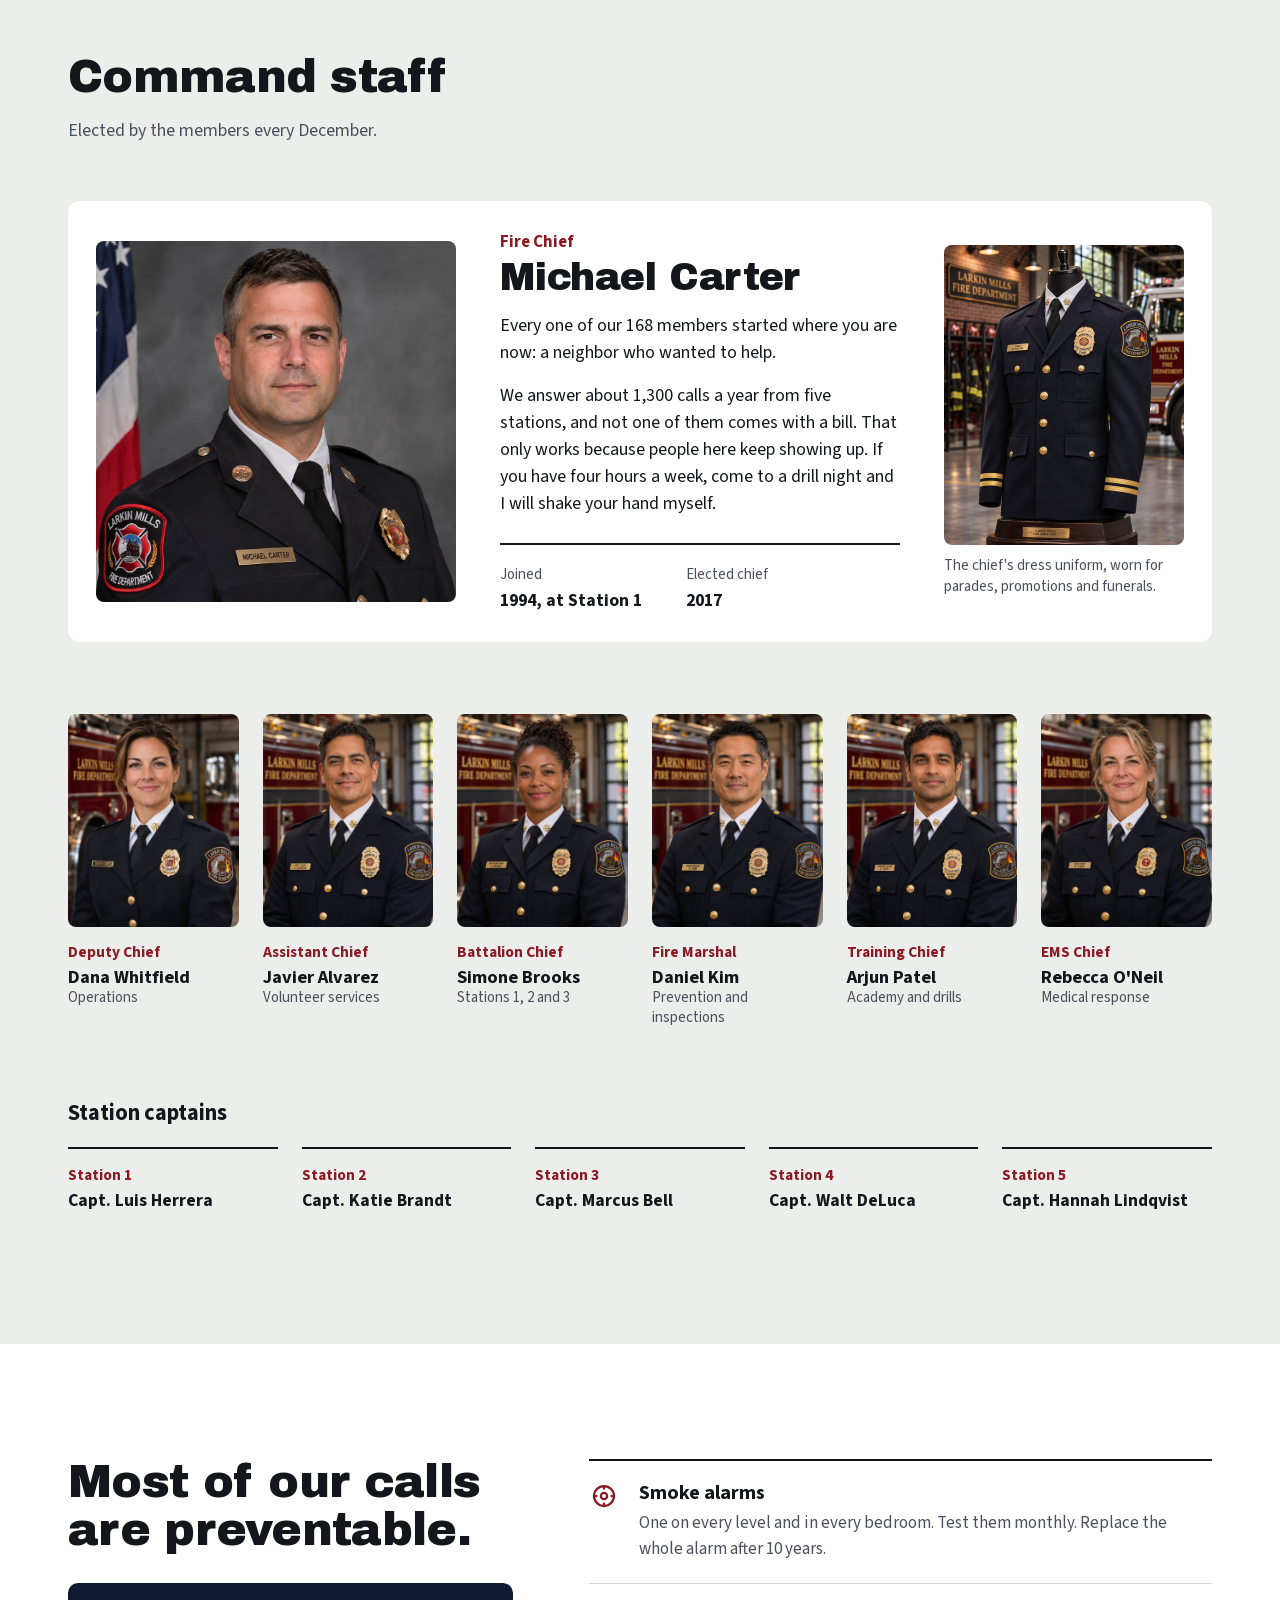
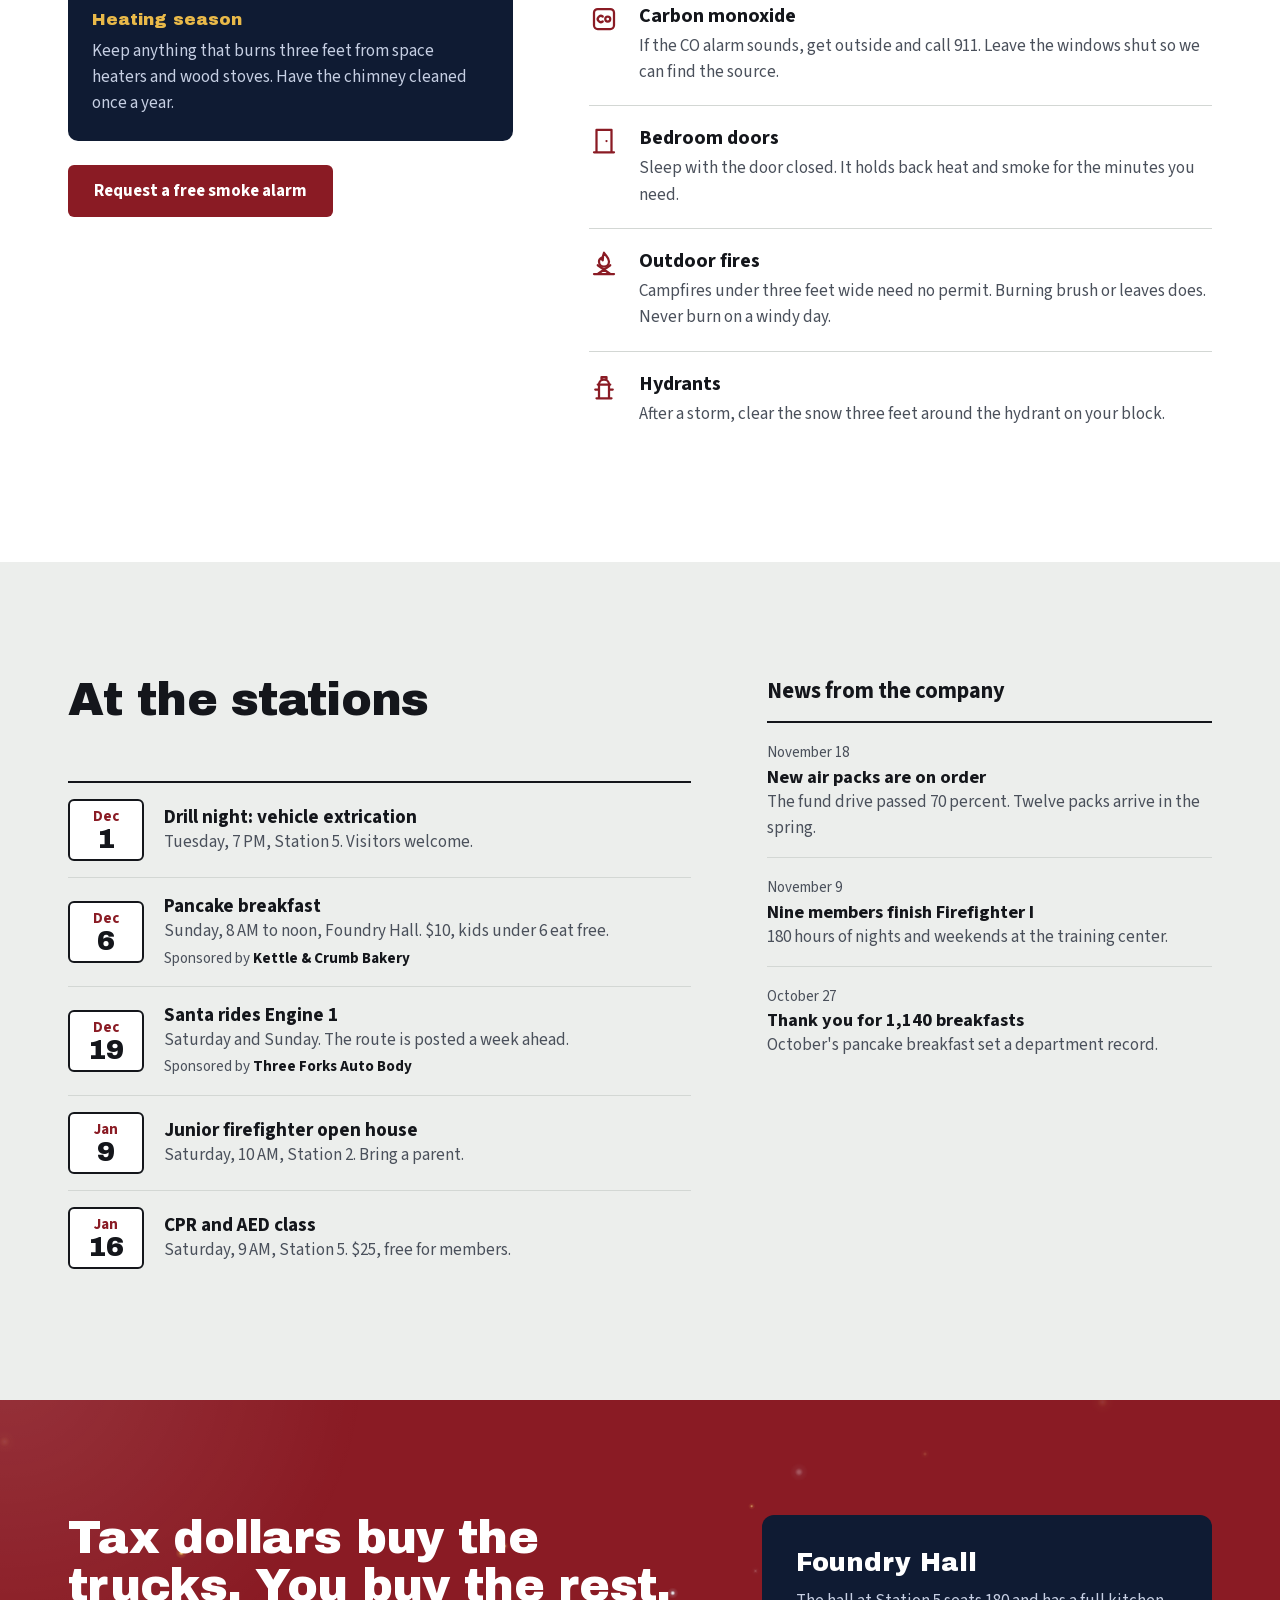
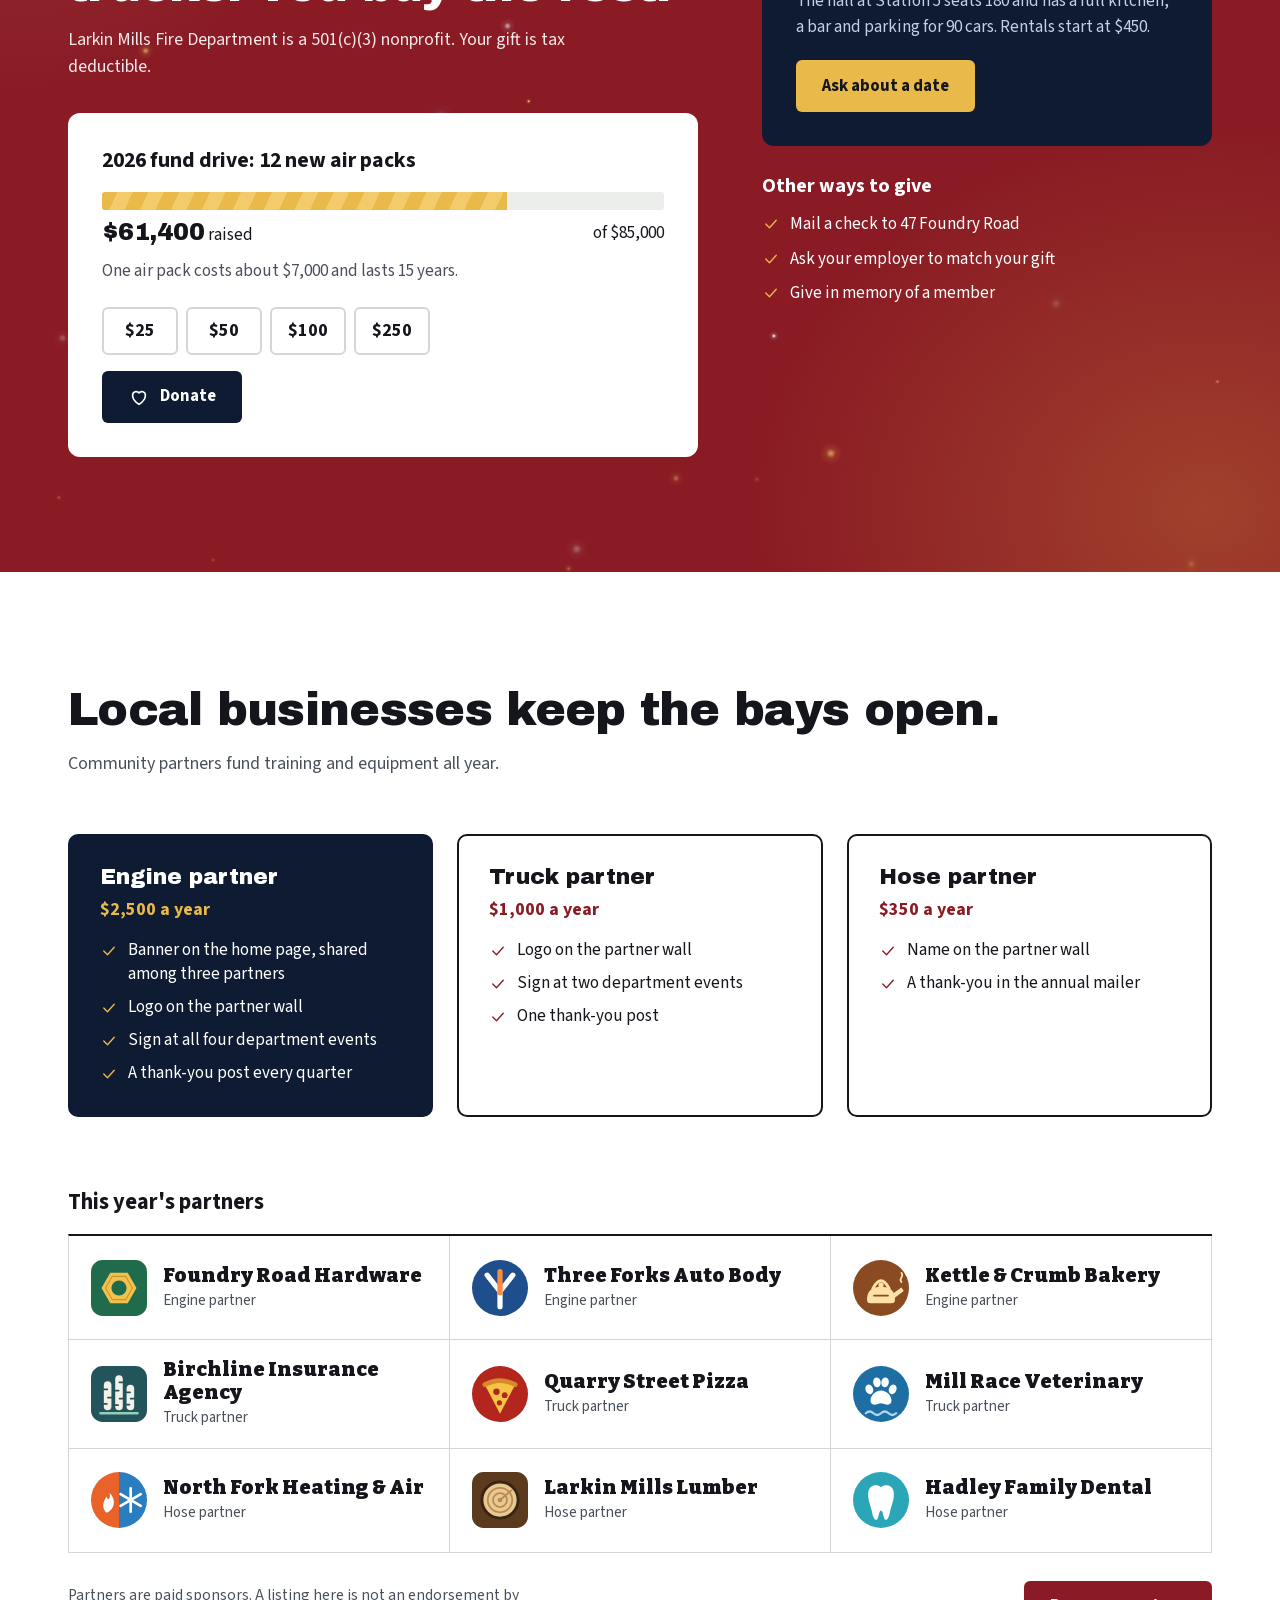
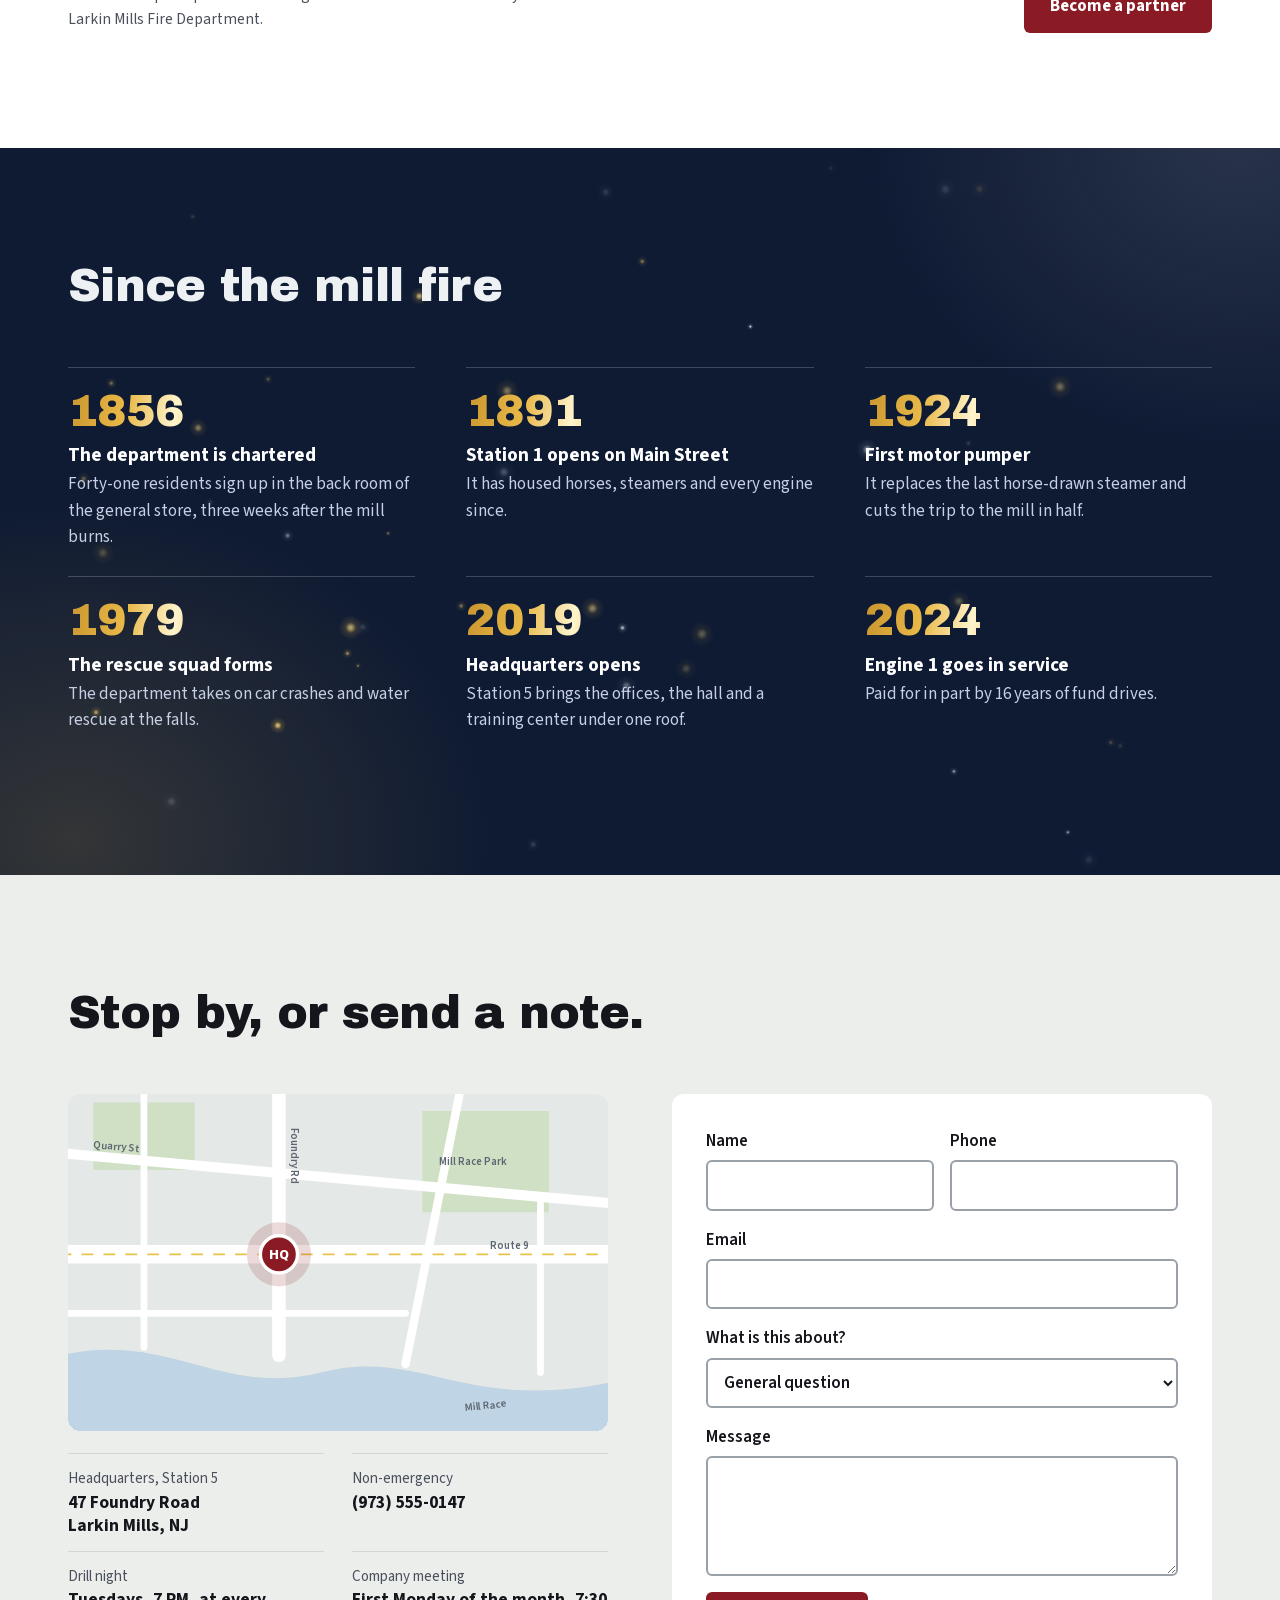
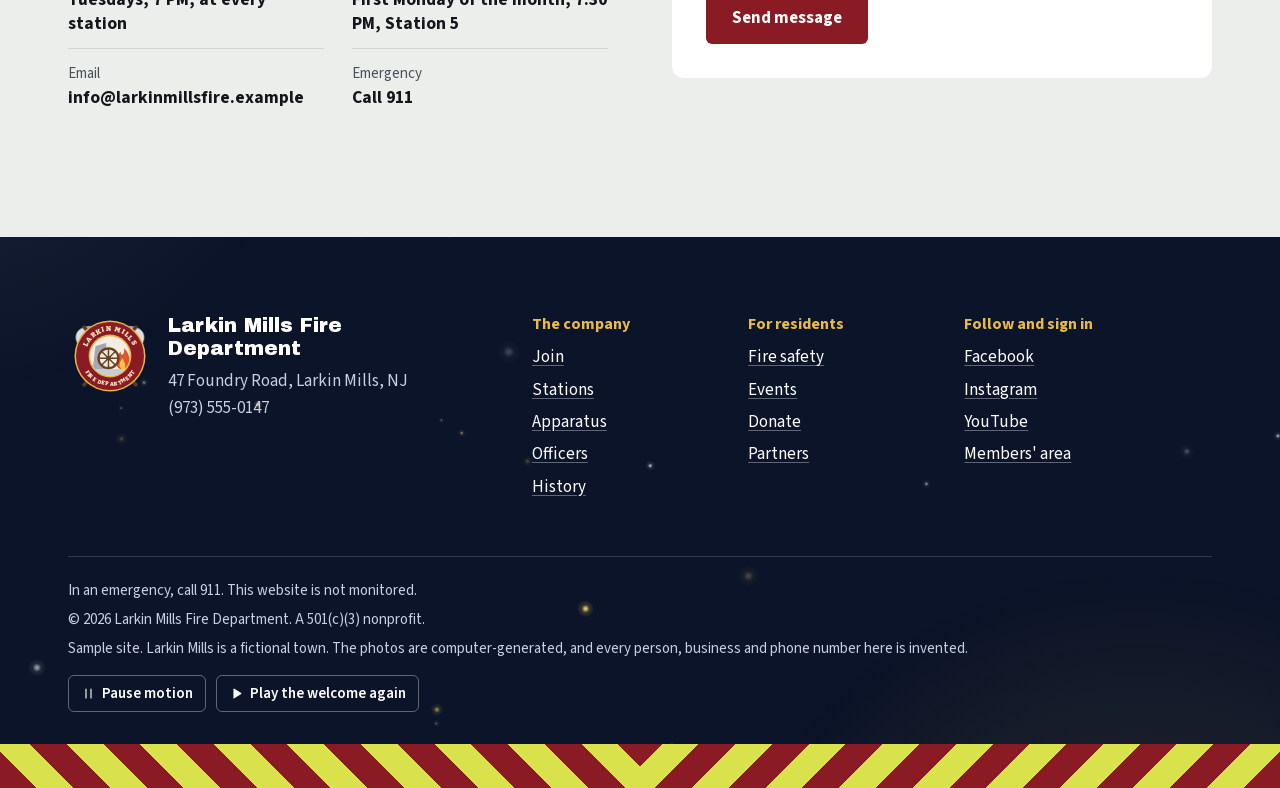
==== commit 815dfdf3: "Welcome popup: the badge burns and a hose puts it out First-visit welcome drawn live in the browser " ====
--- a/index.html
+++ b/index.html
@@ -26,6 +26,7 @@
 <script src="data/site.js"></script>
 <script src="js/art.js"></script>
 <script src="js/fx.js"></script>
+<script src="js/welcome.js"></script>
 <script src="js/site.js"></script>
 <!--/JS-->
 </body>
--- a/css/site.css
+++ b/css/site.css
@@ -205,6 +205,22 @@
 .coat-fig .art-coat { width: 100%; filter: drop-shadow(0 26px 30px rgba(0, 0, 0, .45)); }
 .art-coat-fx { position: absolute; inset: 0; width: 100%; height: 100%; pointer-events: none; will-change: transform; }
 .coat-glint { opacity: 0; }   /* shown and moved by the motion block below */
+
+/* The gear photo. Typing a surname letters it onto the coat's name panel and moves the view in on it. */
+.join-top--photo { grid-template-columns: 5fr 7fr; }
+.join-top--photo h2 { font-size: clamp(2rem, 3.7vw, 3.25rem); }
+.gear { min-width: 0; }
+.gear-view { position: relative; overflow: hidden; aspect-ratio: var(--ar, 4 / 3); border-radius: 10px; background: #15171C; box-shadow: 0 30px 60px rgba(0, 0, 0, .45); }
+.gear-stage { position: relative; transform-origin: 0 0; transition: transform 1.1s var(--ease); }
+.gear-stage img { width: 100%; height: auto; }
+.gear-name { position: absolute; inset: 0; width: 100%; height: 100%; max-width: none; opacity: 0; transition: opacity .3s; }
+.gear-letters { font-family: Arial, "Helvetica Neue", Helvetica, "Liberation Sans", Roboto, sans-serif; font-weight: 700; letter-spacing: .7px; }
+.gear.has-name .gear-name { opacity: 1; }
+.gear.is-zoomed .gear-stage { transform: scale(var(--zs, 1)) translate(var(--zx, 0), var(--zy, 0)); }
+.gear-zoom { position: absolute; right: 12px; bottom: 12px; display: inline-flex; align-items: center; gap: 6px; min-height: 36px; padding: 6px 12px; border: 1px solid rgba(255, 255, 255, .4); border-radius: 6px; background: rgba(11, 20, 40, .8); color: var(--white); font: inherit; font-size: .875rem; font-weight: 600; cursor: pointer; }
+.gear-zoom:hover { background: rgba(11, 20, 40, .95); }
+.gear-zoom .ic { width: 15px; height: 15px; }
+.gear figcaption { min-height: 1.5em; margin-top: 12px; color: var(--on-dusk-2); font-size: .9375rem; }
 .join-mid { display: grid; grid-template-columns: 7fr 5fr; gap: clamp(28px, 5vw, 72px); align-items: start; margin-top: clamp(56px, 8vw, 104px); }
 .film video { width: 100%; aspect-ratio: 16 / 9; border-radius: 10px; background: #000; }
 .film figcaption { margin-top: 10px; color: var(--on-dusk-2); font-size: .9375rem; }
@@ -273,6 +289,20 @@
 .people-sub { margin: clamp(40px, 6vw, 72px) 0 20px; font: 700 1.4rem/1.2 var(--text); }
 .people--admin { grid-template-columns: repeat(4, minmax(0, 190px)); }
 
+/* The chief: a white card above the rest of the command staff. */
+.chief { display: grid; grid-template-columns: minmax(0, 4fr) minmax(0, 8fr); gap: clamp(24px, 4vw, 56px); align-items: center; margin-bottom: clamp(40px, 6vw, 72px); padding: clamp(16px, 2.2vw, 28px); border-radius: 12px; background: var(--white); }
+.chief--both { grid-template-columns: minmax(0, 9fr) minmax(0, 10fr) minmax(0, 6fr); gap: clamp(24px, 3.4vw, 48px); }
+.chief figure img { width: 100%; aspect-ratio: 4 / 5; object-fit: cover; border-radius: 8px; }
+.chief .chief-portrait img { aspect-ratio: 1 / 1; object-position: 50% 18%; }
+.chief figcaption { margin-top: 10px; color: var(--ink-2); font-size: .9375rem; line-height: 1.4; }
+.chief .rank { color: var(--accent); font-weight: 700; font-size: 1.0625rem; }
+.chief h3 { margin-top: 2px; font: 400 clamp(1.8rem, 3vw, 2.6rem)/1.05 var(--display); letter-spacing: -.015em; }
+.chief-words { margin: 0; }
+.chief-words p { max-width: 58ch; margin-top: 16px; font-size: clamp(1.1rem, 1.4vw, 1.25rem); line-height: 1.5; }
+.chief-facts { display: flex; flex-wrap: wrap; gap: 12px 44px; margin: 26px 0 0; padding-top: 18px; border-top: 2px solid var(--ink); }
+.chief-facts dt { color: var(--ink-2); font-size: .9375rem; }
+.chief-facts dd { margin: 0; font-weight: 700; font-size: 1.1rem; }
+
 /* ---------- safety ---------- */
 .safety-grid { display: grid; grid-template-columns: 5fr 7fr; gap: clamp(32px, 6vw, 88px); align-items: start; }
 .season { margin-top: 28px; padding: 24px; border-radius: 10px; background: var(--dusk); color: var(--white); }
@@ -437,6 +467,9 @@
   .nav .btn { margin-top: 14px; border-bottom: 0; border-radius: 6px; color: var(--white); padding: 12px 24px; }
   .nav-toggle { display: inline-flex; }
   .people { grid-template-columns: repeat(3, 1fr); }
+  .chief--both { grid-template-columns: minmax(0, 4fr) minmax(0, 8fr); }
+  .chief--both .chief-uniform { grid-column: 2; display: grid; grid-template-columns: 150px 1fr; gap: 16px; align-items: end; }
+  .chief--both .chief-uniform figcaption { margin: 0; }
   .captains { grid-template-columns: repeat(3, 1fr); }
   .roles { grid-template-columns: repeat(3, 1fr); }
   .foot-grid { grid-template-columns: 1fr 1fr; }
@@ -445,6 +478,15 @@
   .task-grid { grid-template-columns: 1fr 1fr; }
   .viewer, .calls-grid, .join-top, .join-mid, .rig-info, .safety-grid, .events-grid, .support-grid, .contact-grid { grid-template-columns: 1fr; }
   .join-coat { order: -1; }
+  .join-top--photo { gap: 0; }
+  .join-top--photo .join-copy { display: contents; }
+  .join-top--photo h2 { order: 1; }
+  .join-top--photo .lede { order: 2; }
+  .join-top--photo .gear { order: 3; margin-top: 26px; }
+  .join-top--photo .coat-try { order: 4; margin-top: 20px; }
+  .join-top--photo .perks { order: 5; }
+  .chief, .chief--both { grid-template-columns: 1fr; }
+  .chief--both .chief-uniform { grid-column: auto; }
   .coat-fig { width: min(92%, 380px); }
   .faq { grid-template-columns: 1fr; }
   .tiers { grid-template-columns: 1fr; }
@@ -499,6 +541,49 @@
   .mbar .ic { width: 20px; height: 20px; color: var(--gold); }
   body { padding-bottom: 64px; }
 }
+/* ---------- the first-visit welcome: the badge burns, the hose puts it out ---------- */
+.wl { width: min(92vw, 520px); max-height: 94vh; margin: auto; padding: 0; border: 1px solid rgba(255, 255, 255, .16); border-radius: 14px; background: radial-gradient(120% 70% at 50% 0%, #1B2848 0%, var(--night) 64%); color: var(--white); overflow: hidden auto; box-shadow: 0 40px 120px rgba(0, 0, 0, .65); }
+.wl:focus { outline: none; }
+/* firelight spills onto the dimmed page behind, and dies with the fire */
+.wl::backdrop { background: radial-gradient(60vmax 50vmax at 50% 46%, rgba(255, 122, 36, calc(.2 * var(--glow, 0))), transparent 70%), rgba(4, 8, 18, .88); }
+.wl-x, .wl-skip { position: absolute; top: 10px; z-index: 5; min-height: 40px; border: 1px solid rgba(255, 255, 255, .3); border-radius: 6px; background: rgba(11, 20, 40, .62); color: var(--white); cursor: pointer; }
+.wl-x { right: 10px; display: grid; place-items: center; width: 40px; padding: 0; }
+.wl-x svg { width: 18px; height: 18px; fill: none; stroke: currentColor; stroke-width: 2.4; stroke-linecap: round; }
+.wl-skip { left: 10px; padding: 6px 12px; font: inherit; font-size: .875rem; font-weight: 600; transition: opacity .3s; }
+.wl.is-out .wl-skip { opacity: 0; pointer-events: none; }
+.wl-stage { position: relative; width: 100%; aspect-ratio: 1 / .8; touch-action: none; transition: margin-top 1s var(--ease) .35s; }
+/* once the fire is out the empty air above the badge closes up */
+.wl.is-out .wl-stage { margin-top: -17%; }
+.wl:not(.is-out):not(.is-static) .wl-stage { cursor: crosshair; }
+.wl-glow { position: absolute; left: 14%; right: 14%; top: 10%; bottom: -4%; border-radius: 50%; background: radial-gradient(closest-side, rgba(255, 150, 50, .5), rgba(255, 90, 20, .16) 58%, transparent 74%); opacity: var(--glow, 0); }
+.wl-badge { position: absolute; left: 32%; top: 47%; width: 36%; aspect-ratio: 1 / 1; filter: brightness(calc(1 - .55 * var(--heat, 0))) sepia(calc(.6 * var(--heat, 0))) saturate(calc(1 + .4 * var(--heat, 0))) drop-shadow(0 12px 20px rgba(0, 0, 0, .55)); }
+.wl-badge > * { display: block; width: 100%; height: 100%; max-width: none; object-fit: contain; }
+/* a gleam crosses the wet badge once the fire is out */
+.wl-badge.has-mask::after { content: ""; position: absolute; inset: 0; pointer-events: none; opacity: 0; background: linear-gradient(112deg, transparent 38%, rgba(255, 255, 255, .8) 50%, transparent 62%) no-repeat; background-size: 260% 100%; -webkit-mask: var(--wl-mask) center / contain no-repeat; mask: var(--wl-mask) center / contain no-repeat; mix-blend-mode: screen; }
+.wl.is-out .wl-badge.has-mask::after { animation: wlGleam 1.5s ease 1s 1 both; }
+@keyframes wlGleam { 0% { opacity: 0; background-position: 130% 0; } 15%, 85% { opacity: 1; } 100% { opacity: 0; background-position: -30% 0; } }
+.wl canvas { position: absolute; inset: 0; width: 100%; height: 100%; pointer-events: none; }
+.wl-hint { position: absolute; left: 0; right: 0; bottom: -2px; margin: 0; text-align: center; color: rgba(255, 255, 255, .78); font-size: .875rem; transition: opacity .4s; }
+.wl.is-out .wl-hint, .wl.is-aimed .wl-hint { opacity: 0; }
+/* the message is folded away until the fire is out, then the dialog opens up */
+.wl-fold { display: grid; grid-template-rows: 0fr; transition: grid-template-rows .9s var(--ease); }
+.wl.is-out .wl-fold, .wl.is-static .wl-fold, .wl-fold:focus-within { grid-template-rows: 1fr; }
+.wl-copy { min-height: 0; overflow: hidden; padding: 0 clamp(20px, 6vw, 44px); text-align: center; opacity: 0; transition: opacity .8s ease .25s; }
+.wl-copy::before, .wl-copy::after { content: ""; display: block; height: 18px; }
+.wl-copy::after { height: clamp(24px, 4vw, 34px); }
+.wl.is-out .wl-copy, .wl.is-static .wl-copy, .wl-fold:focus-within .wl-copy { opacity: 1; }
+.wl-copy h2 { font: 400 clamp(1.7rem, 5vw, 2.3rem)/1.05 var(--display); letter-spacing: -.015em; }
+.wl-copy > p { margin-top: 12px; color: var(--on-dusk-2); font-size: 1.0625rem; line-height: 1.5; text-wrap: balance; }
+.wl-links { display: flex; flex-wrap: wrap; justify-content: center; gap: 8px; margin-top: 18px; }
+.wl-links a { display: inline-block; padding: 8px 14px; border: 1px solid rgba(255, 255, 255, .35); border-radius: 6px; color: var(--white); font-weight: 600; text-decoration: none; }
+.wl-links a:hover { background: rgba(255, 255, 255, .1); }
+.wl-actions { margin-top: 18px; }
+.wl-actions .btn { min-width: min(100%, 240px); }
+.wl-copy > .wl-note { display: inline-block; margin-top: 18px; padding: 5px 10px; border-radius: 4px; background: var(--gold); color: var(--ink); font-size: .8125rem; font-weight: 700; line-height: 1.3; }
+.wl.is-static .wl-stage { aspect-ratio: auto; height: 210px; }
+.wl.is-static .wl-badge { left: calc(50% - 80px); top: 40px; width: 160px; }
+.foot-tools { display: flex; flex-wrap: wrap; gap: 10px; }
+
 /* ---------- background motion: embers, glints and metal sheen ----------
    The layers come first and are always there. The movement follows, and only
    runs when js/fx.js has switched it on (html.fx-on), "Pause motion" has not
@@ -576,6 +661,8 @@
 @media (prefers-reduced-motion: reduce) {
   html { scroll-behavior: auto; }
   [data-still] { display: none; }
+  .wl-fold, .wl-copy, .wl-stage { transition: none; }
+  .gear-stage, .gear-name { transition: none; }
   .hero-img { animation: none; }
   .baydoor { animation: none; transform: translateY(-238px); }
   .spill { animation: none; opacity: 1; }
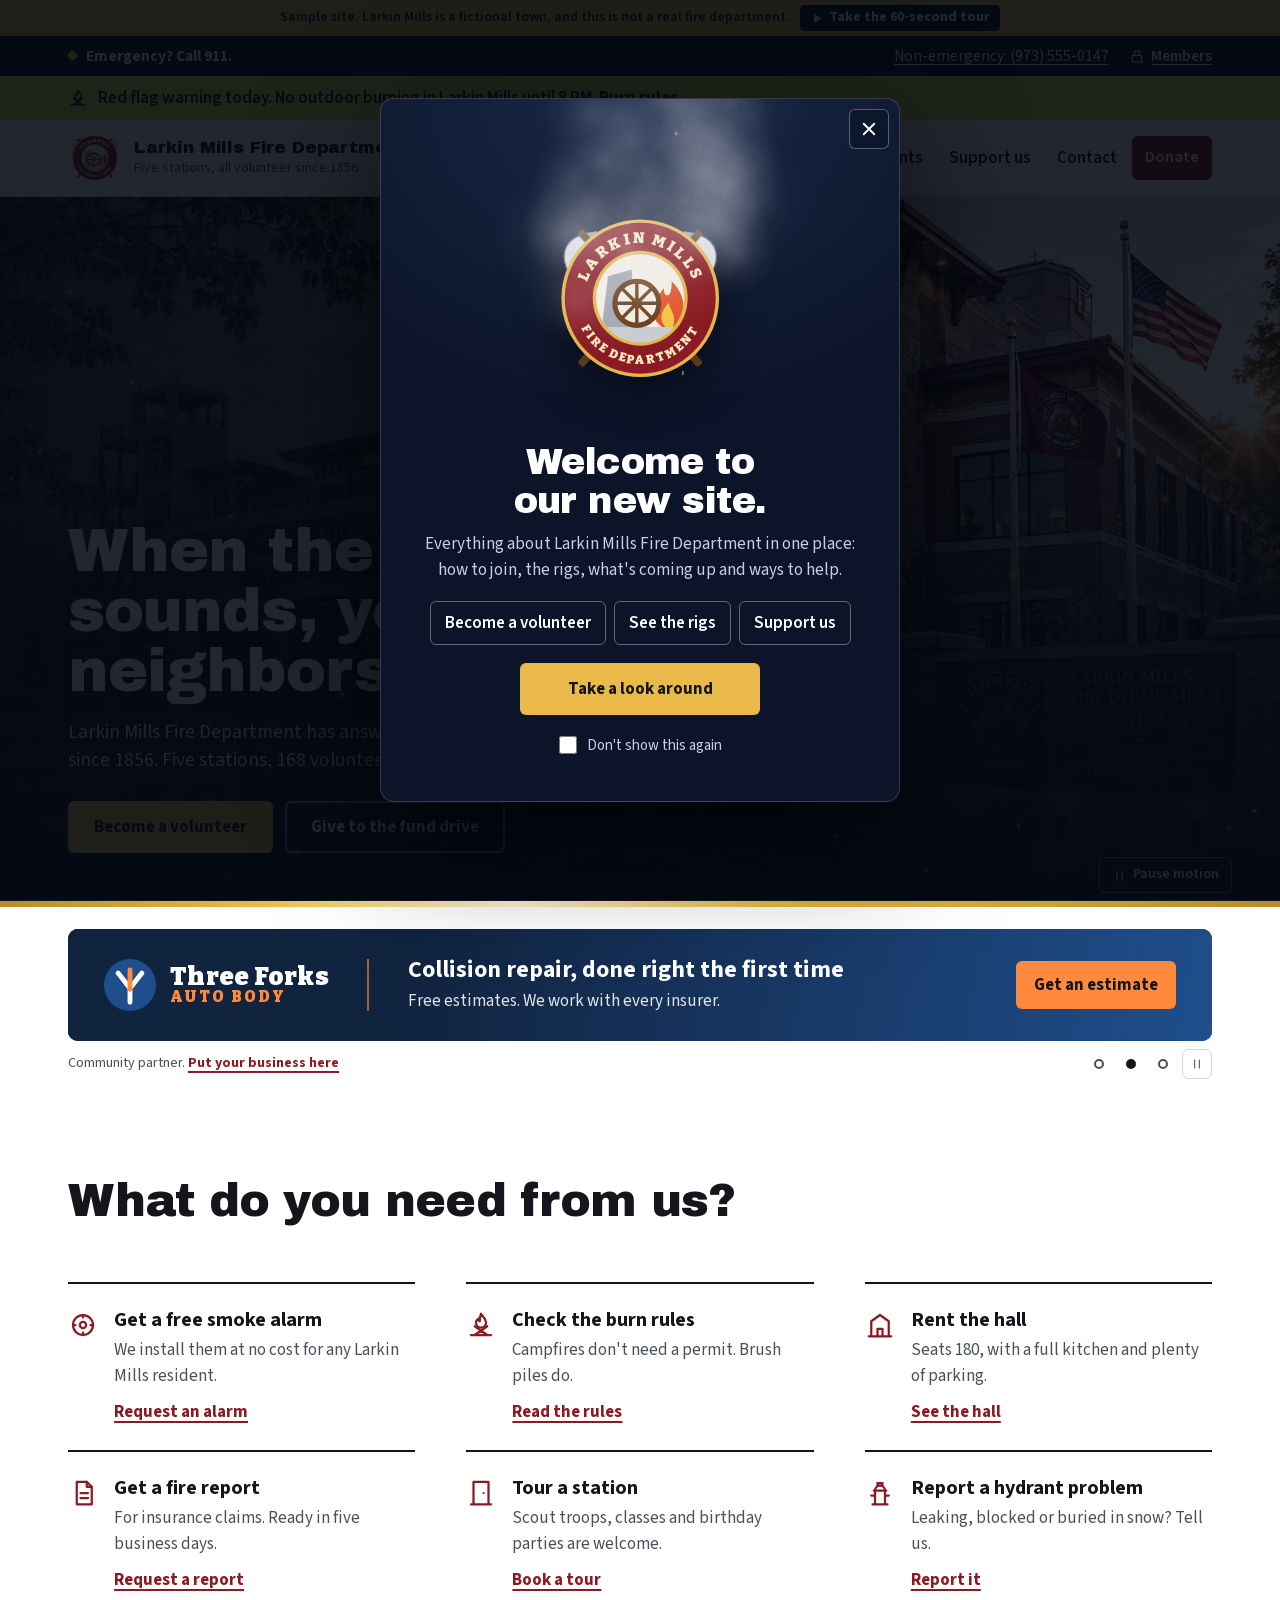
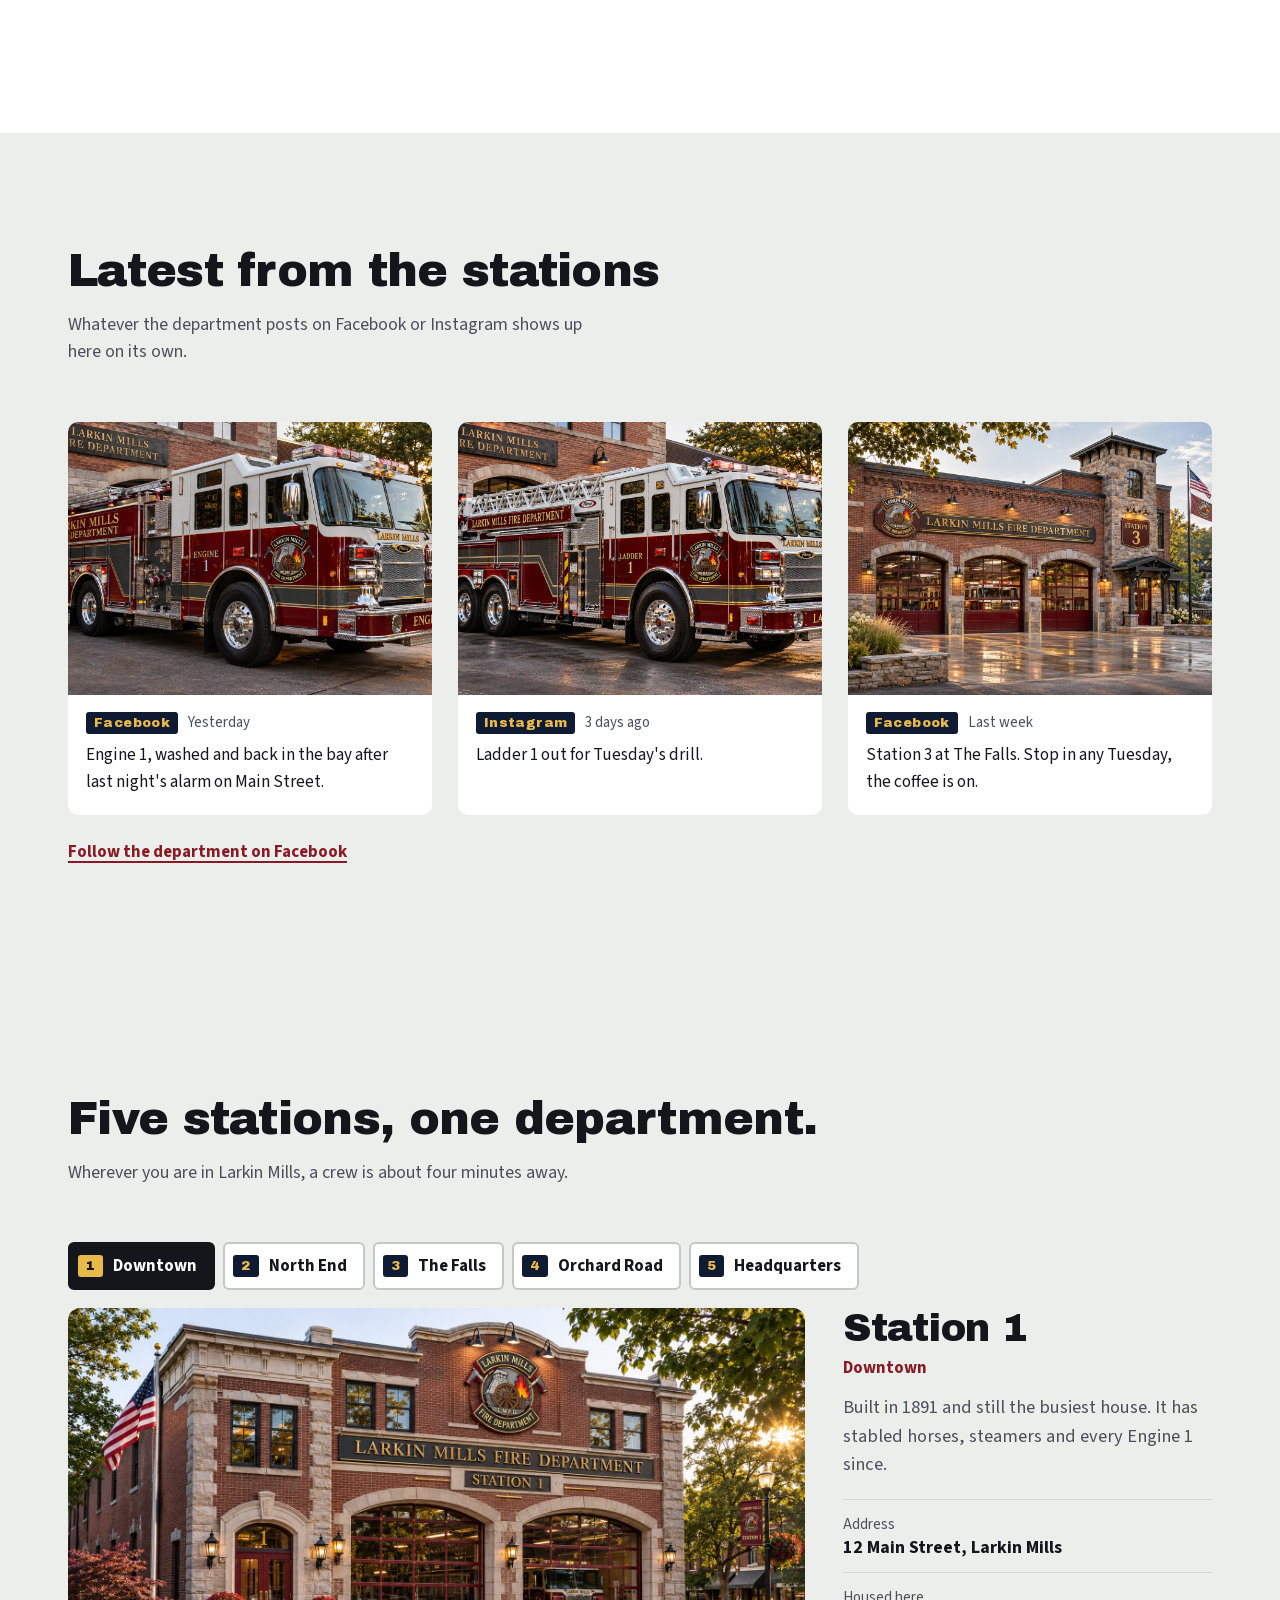
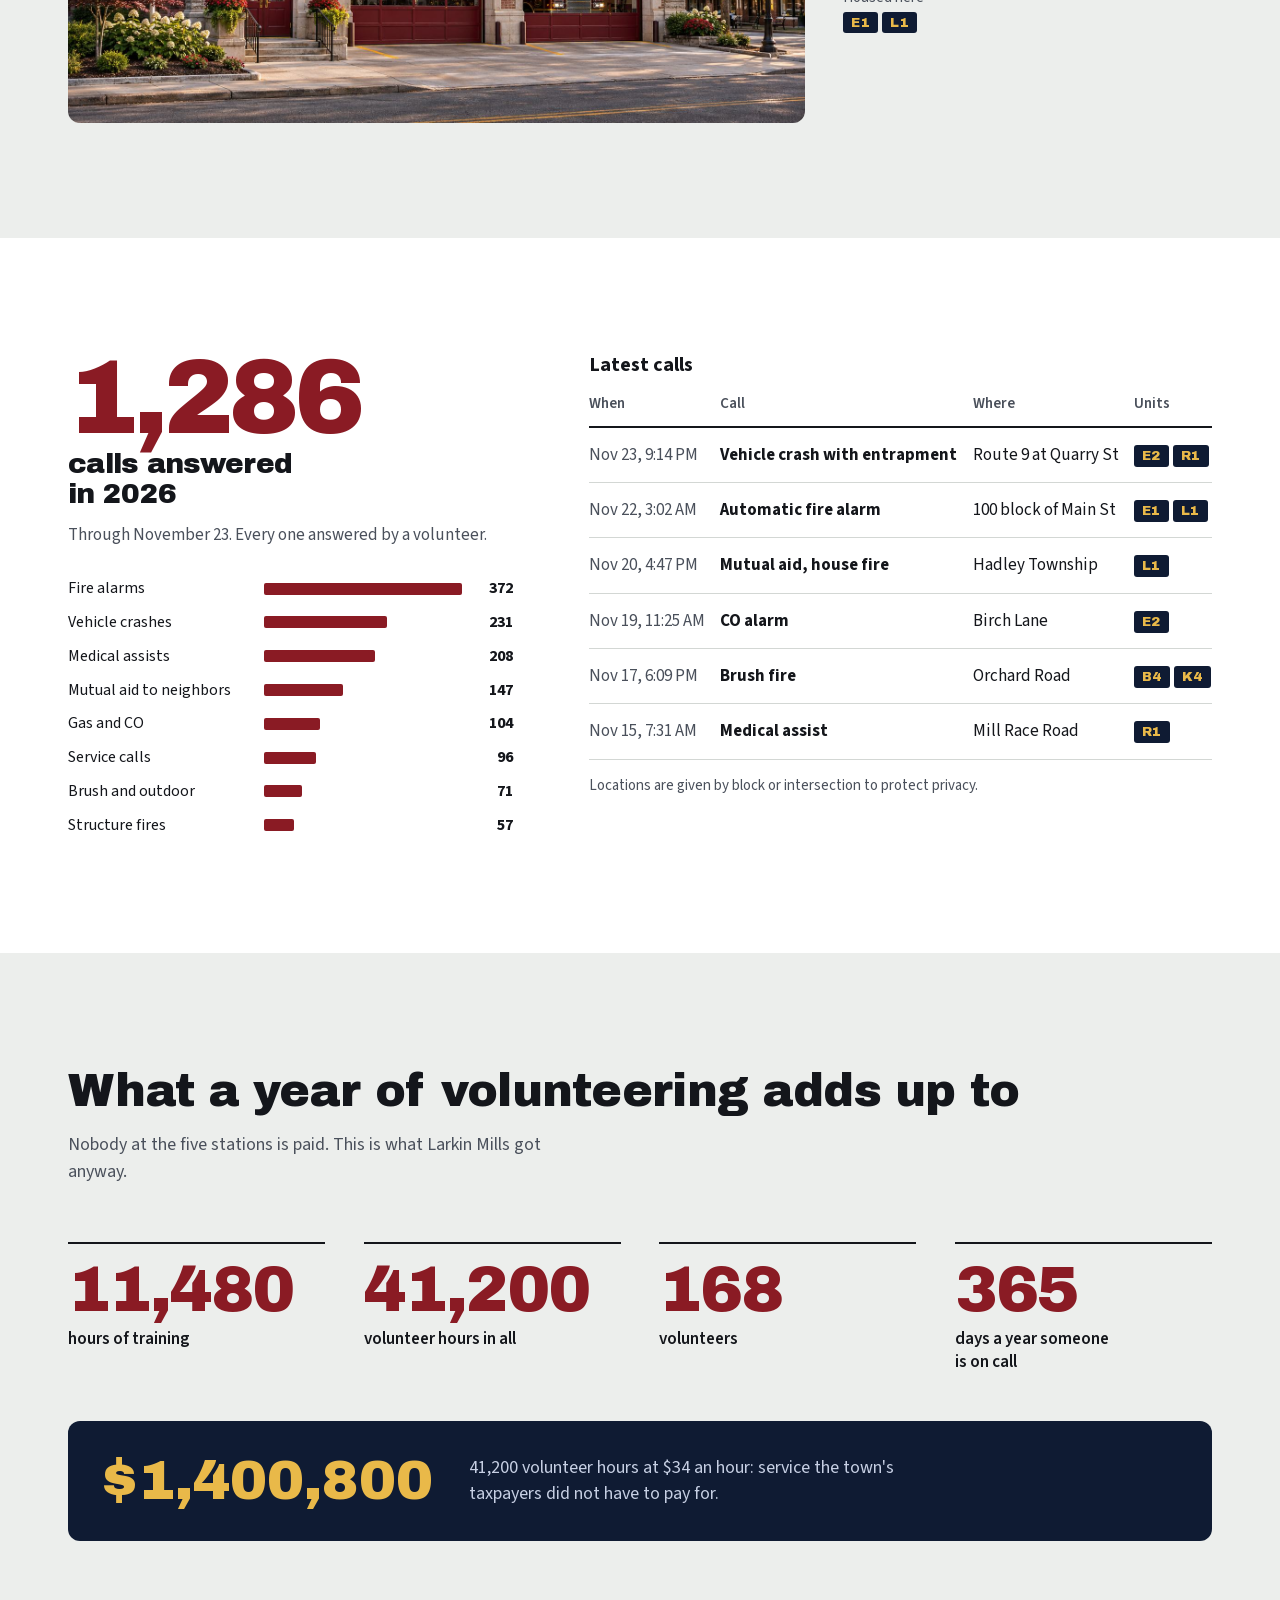
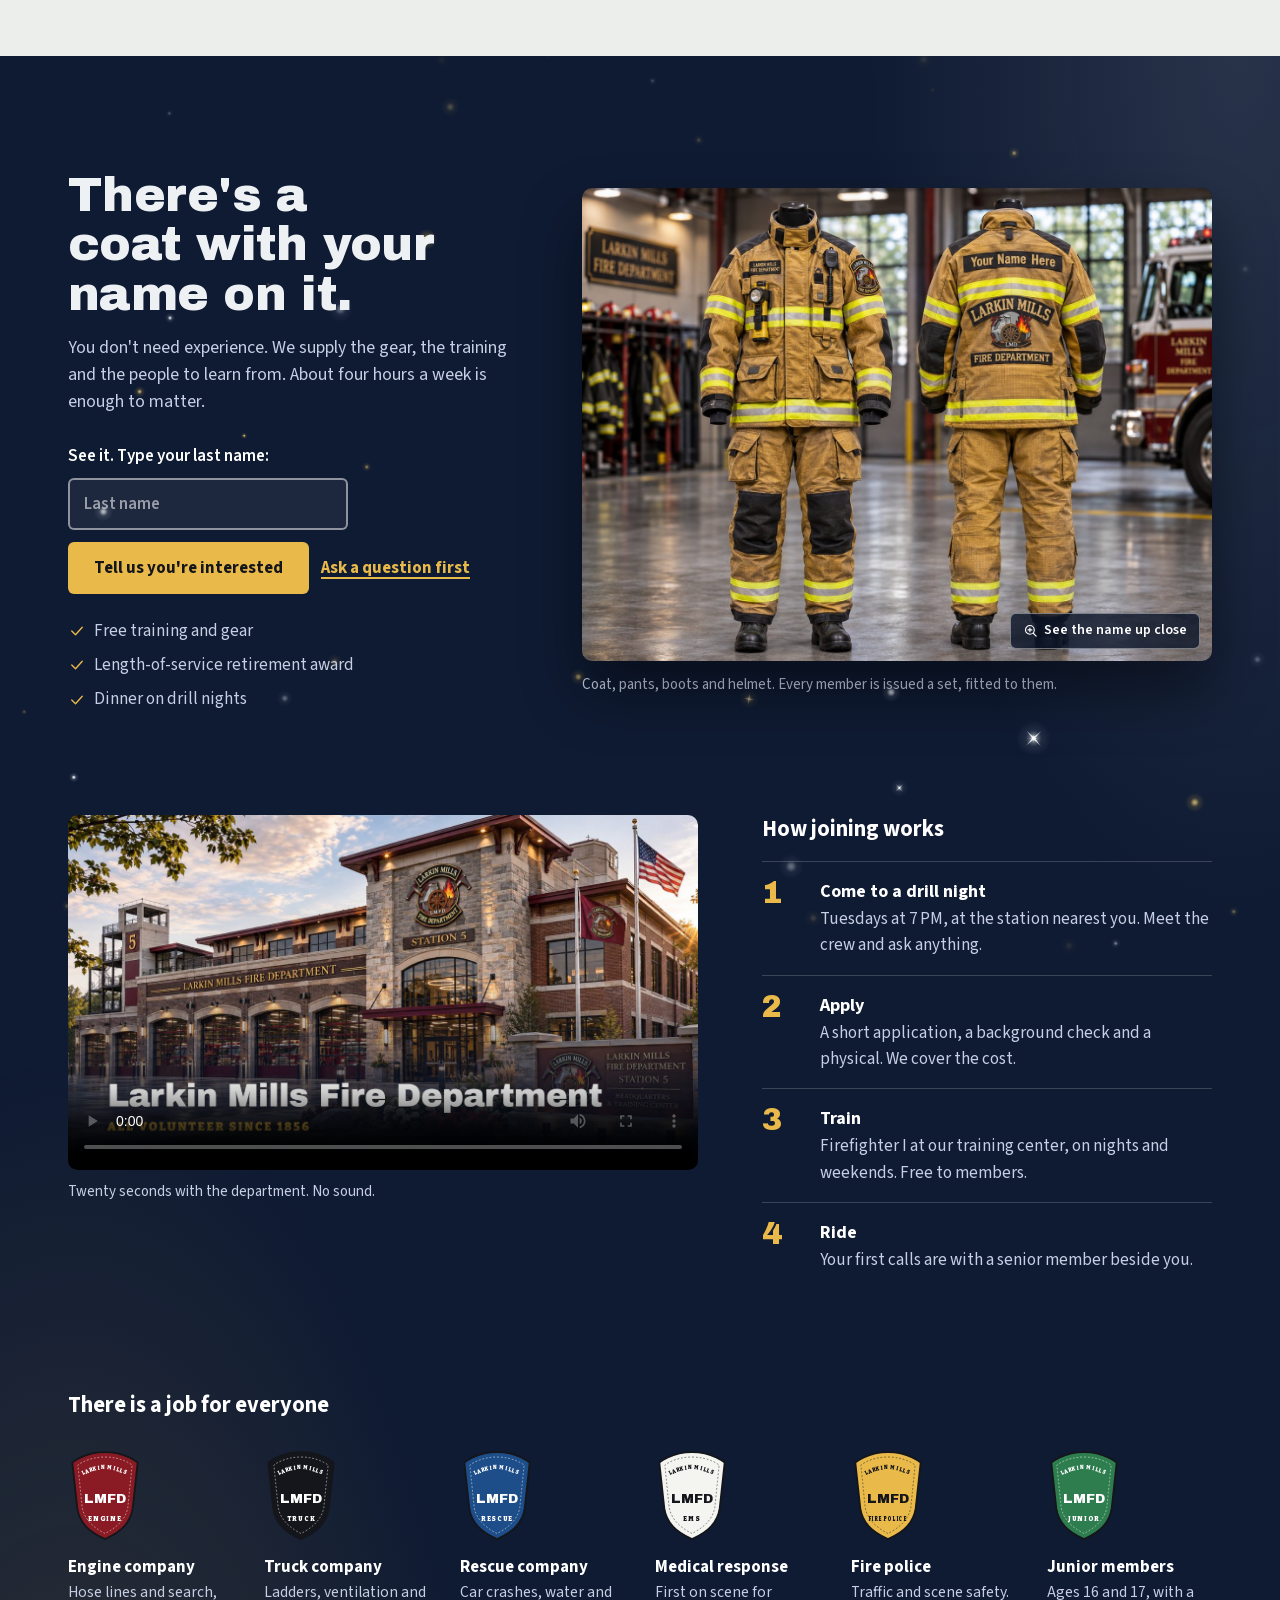
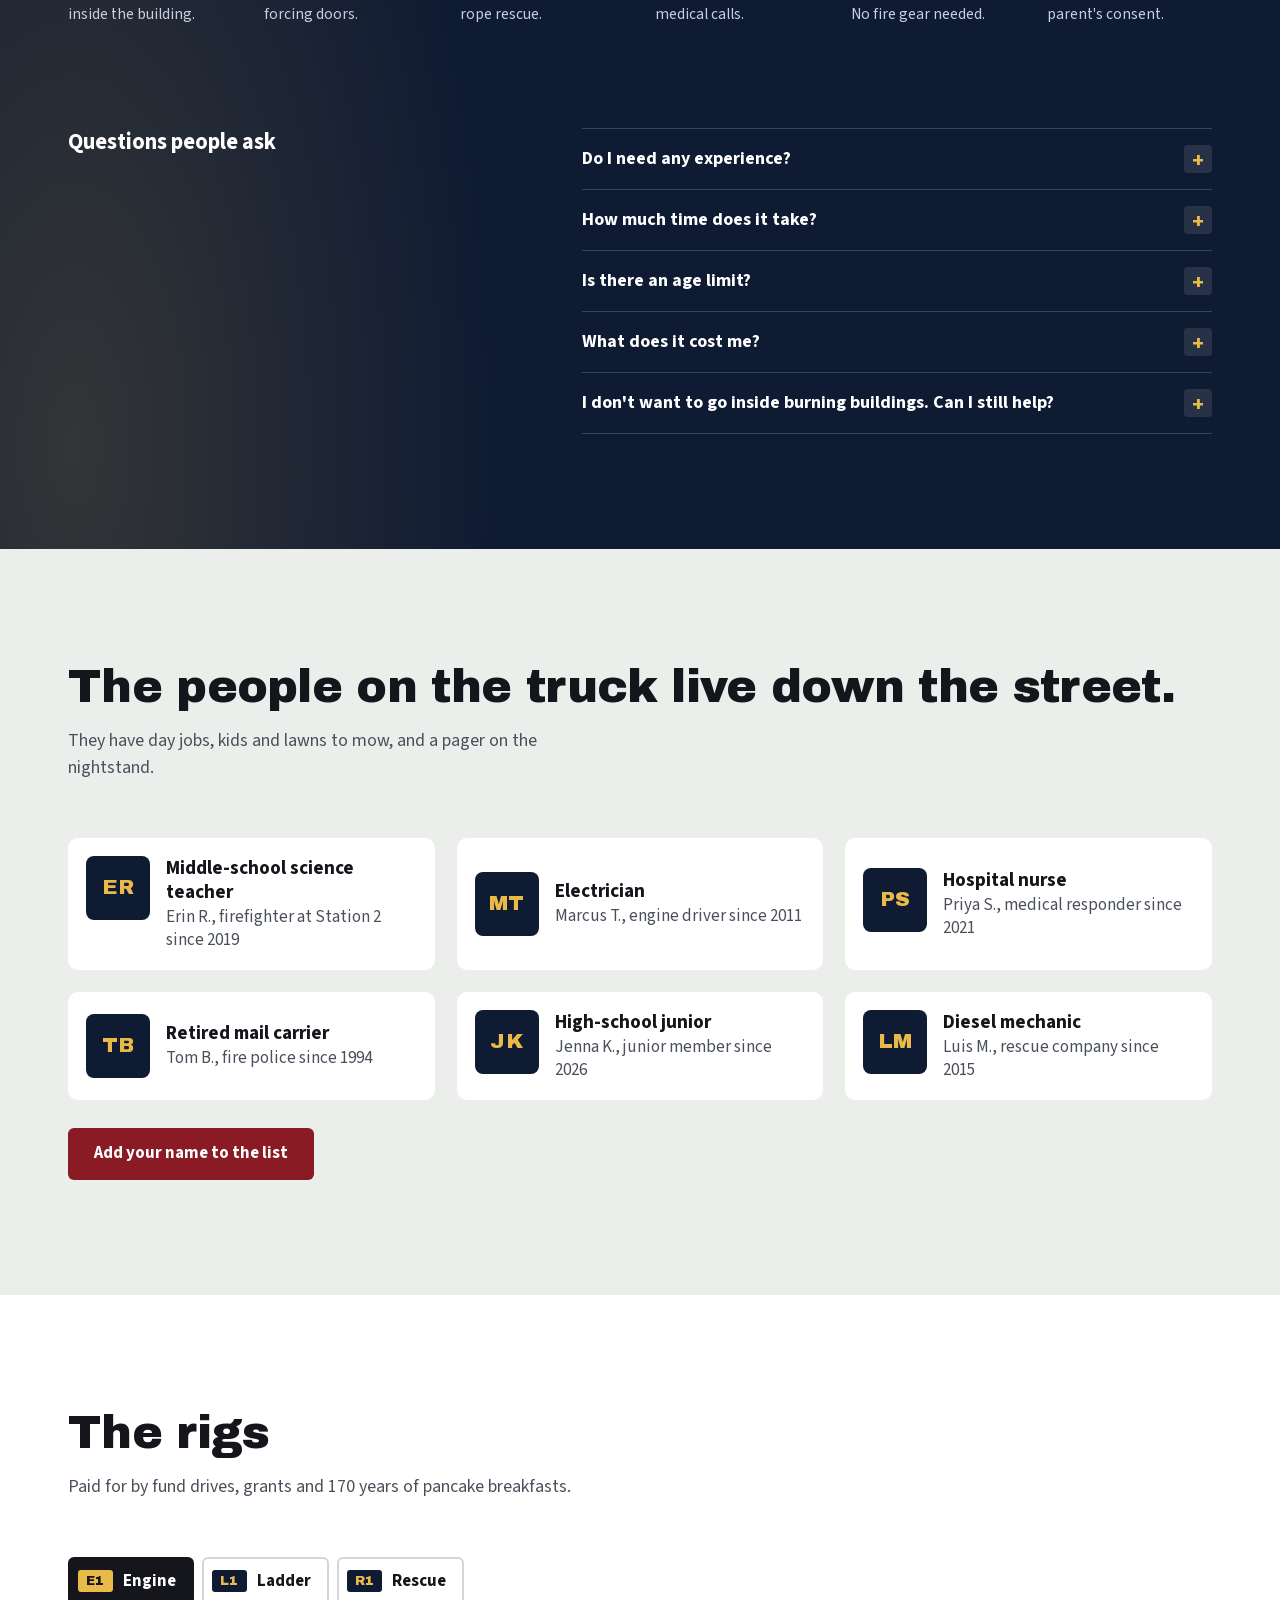
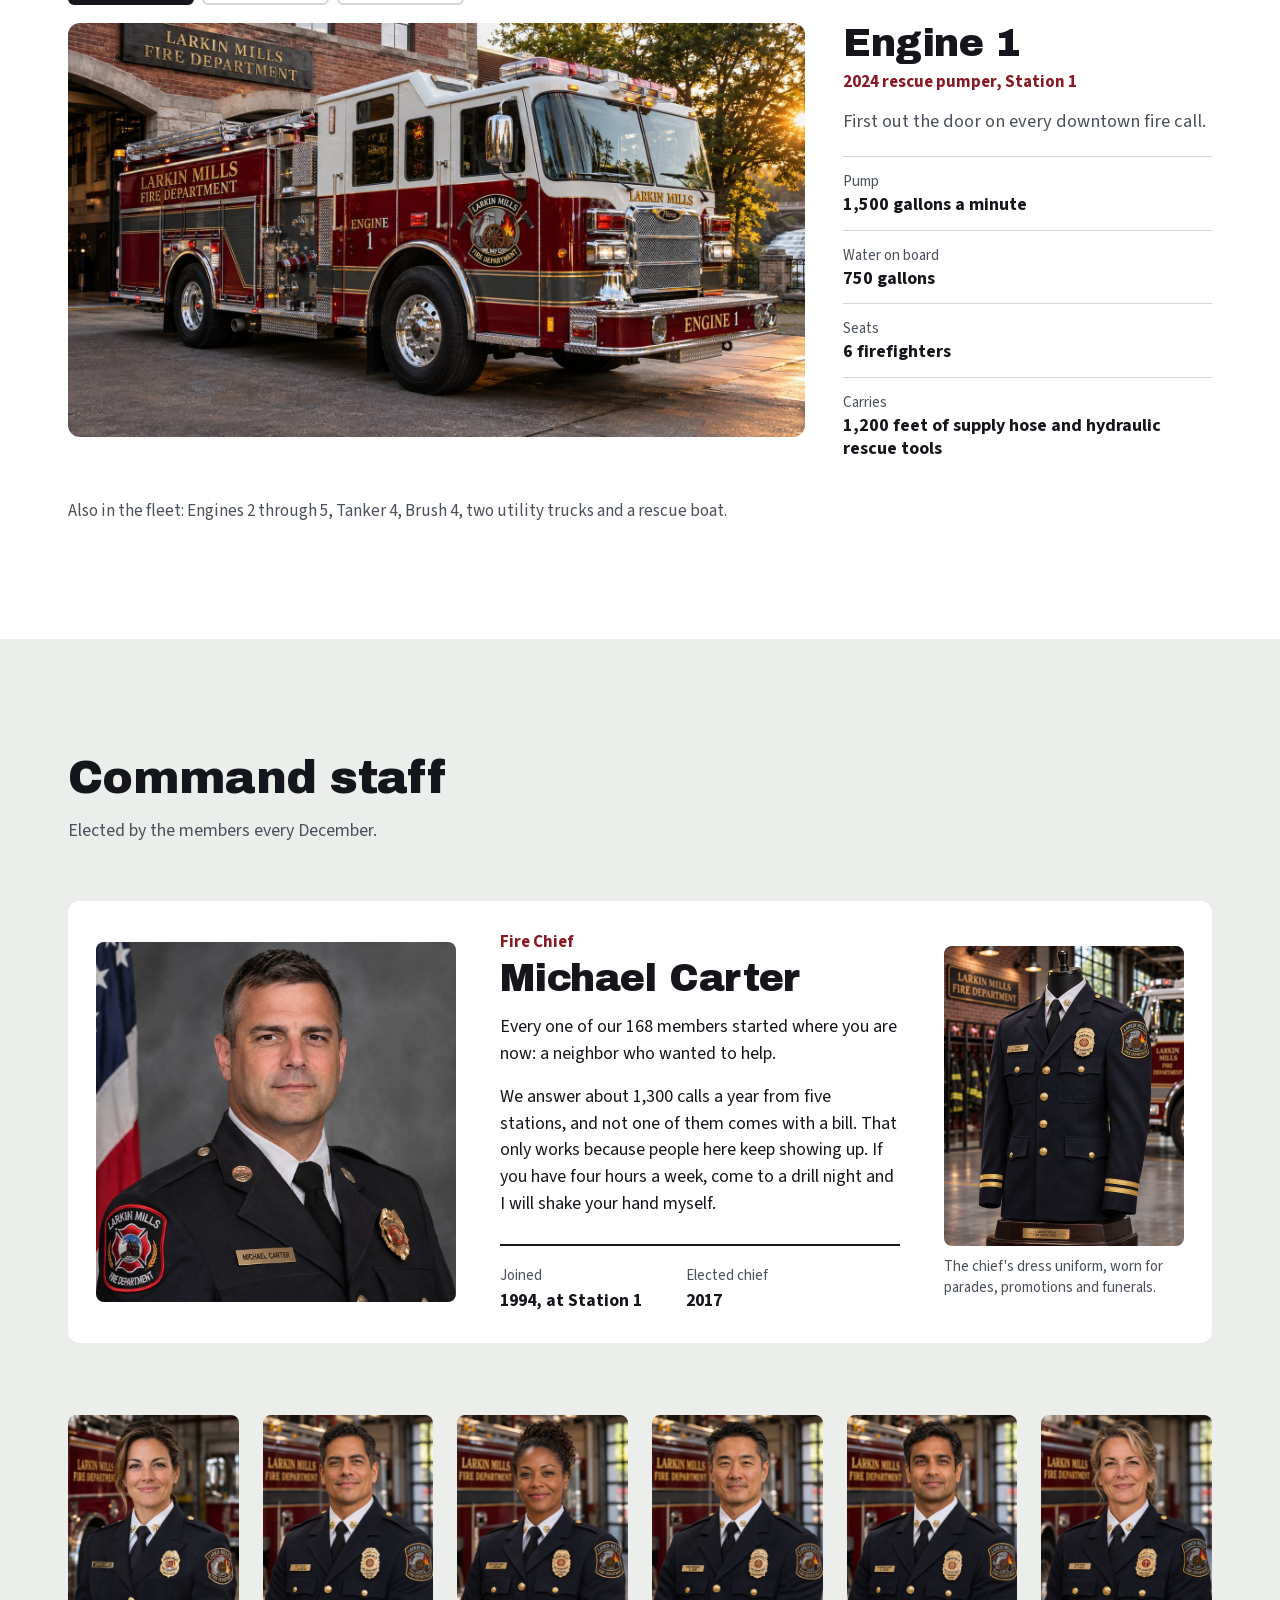
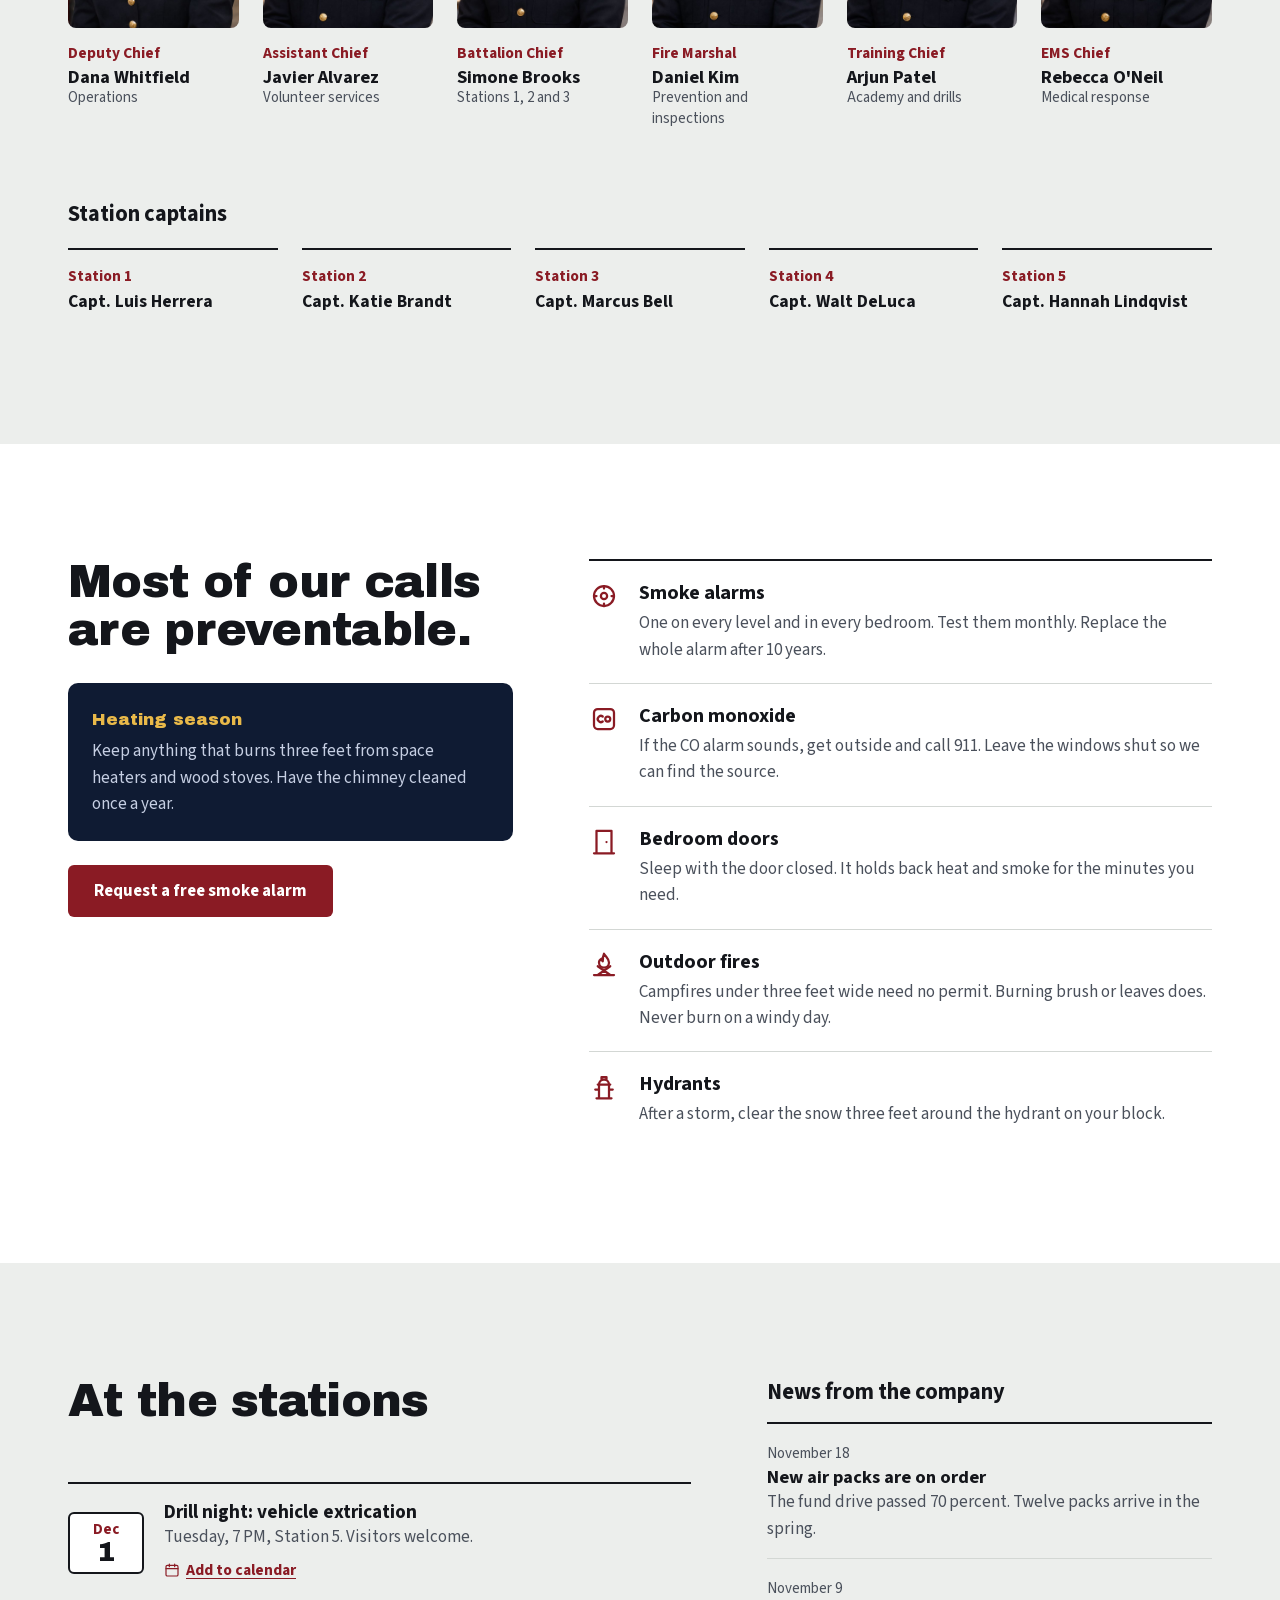
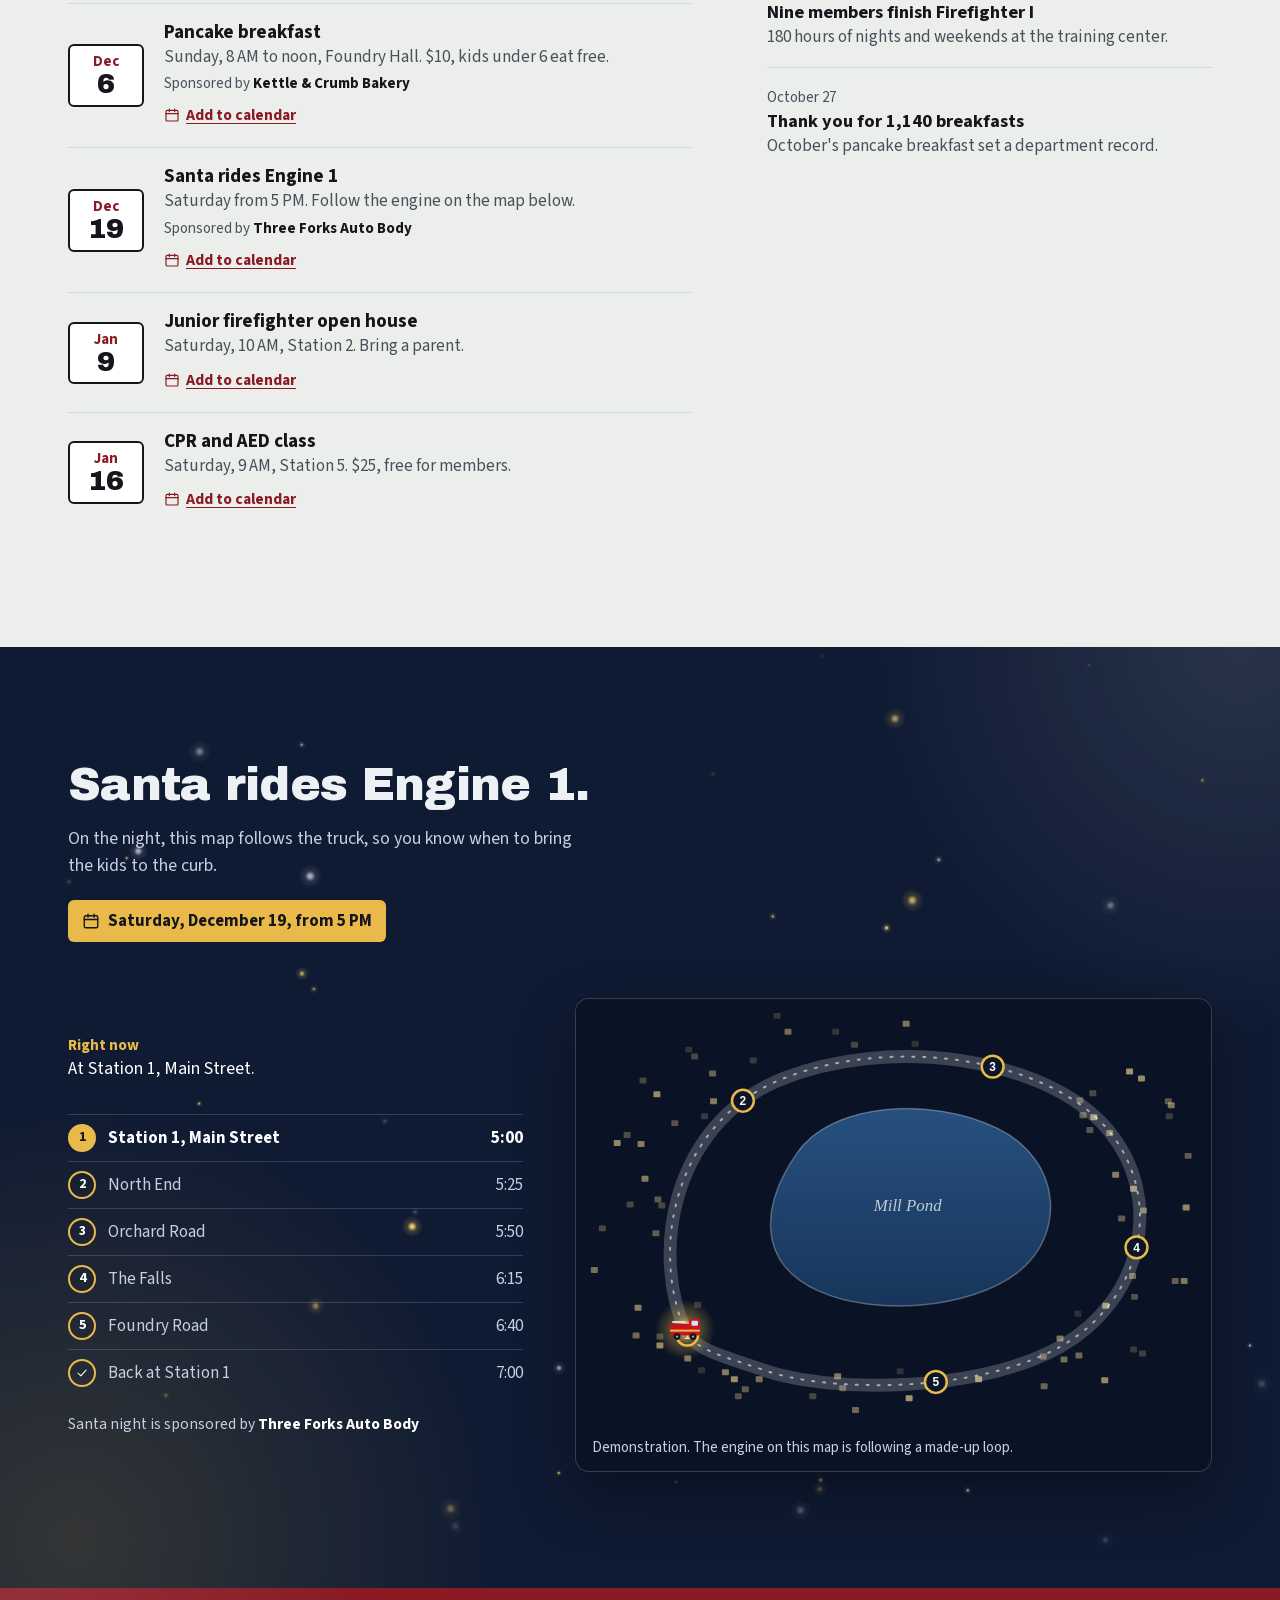
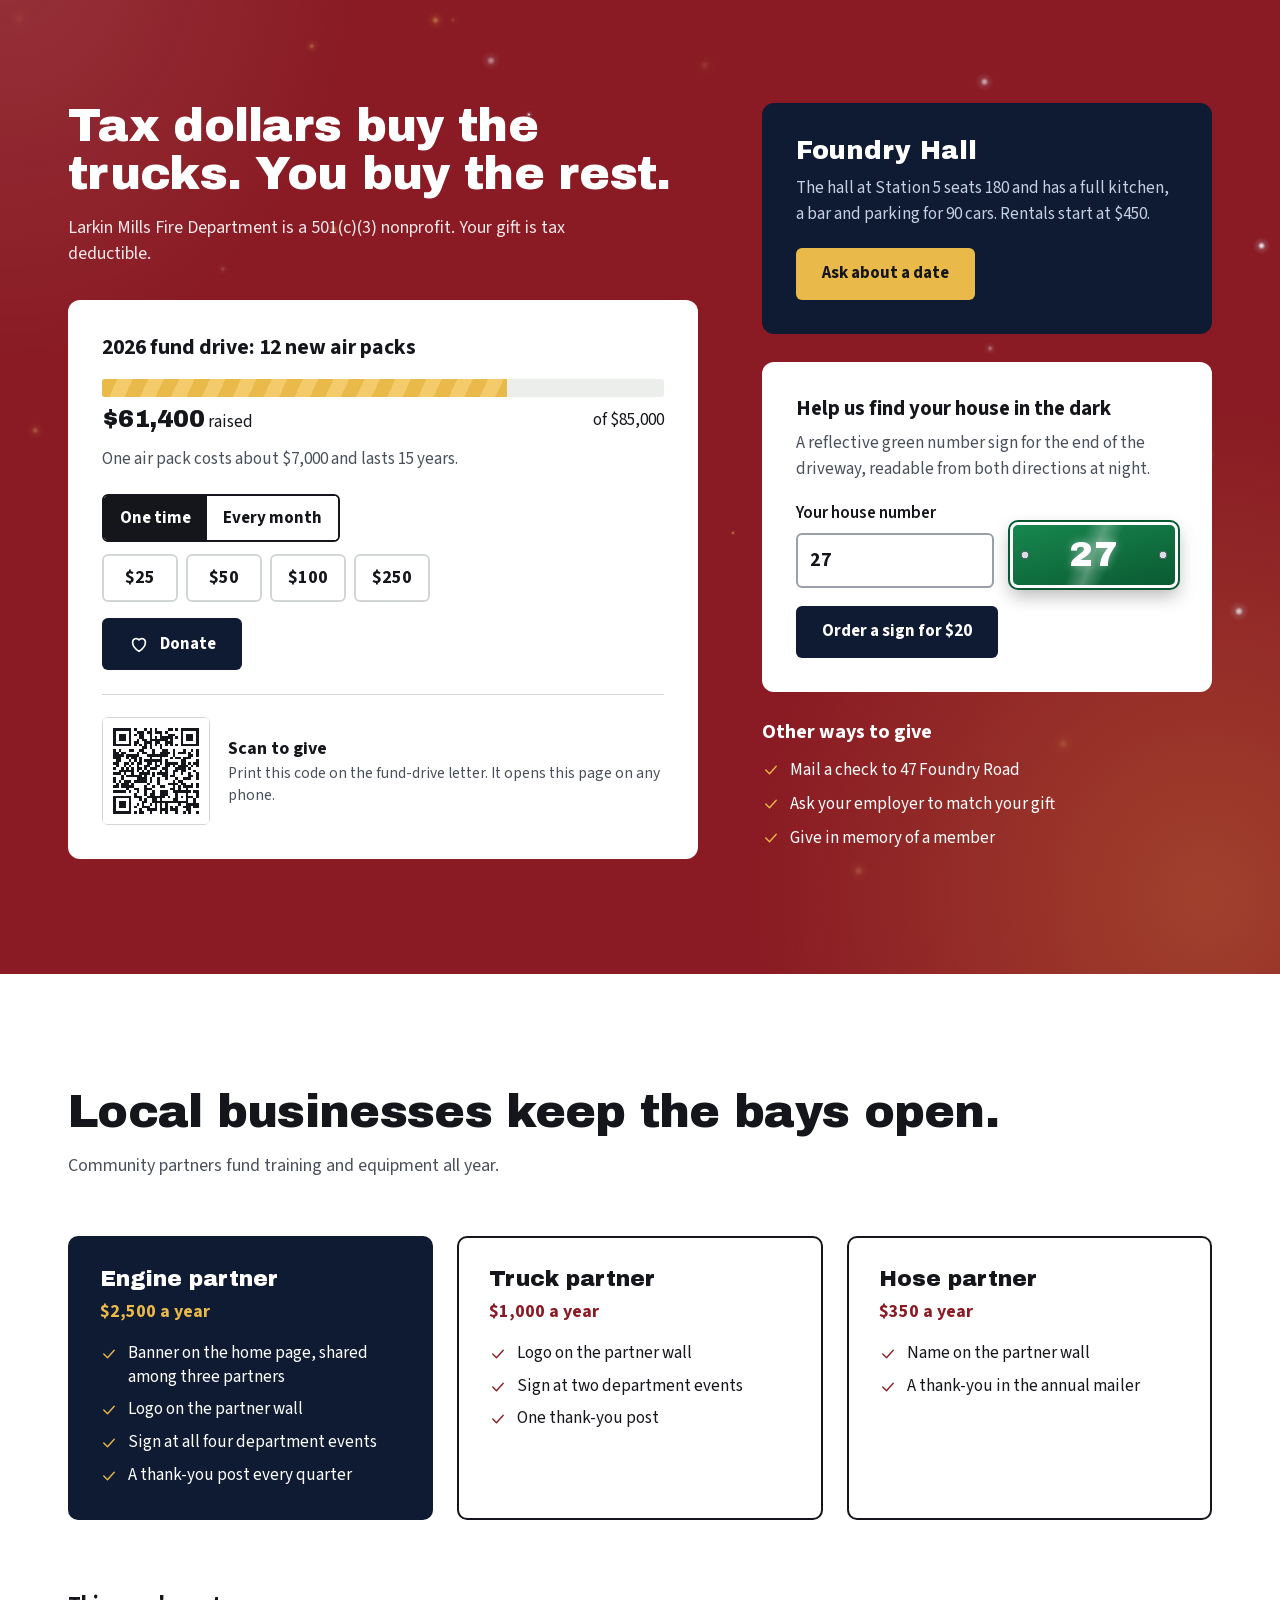
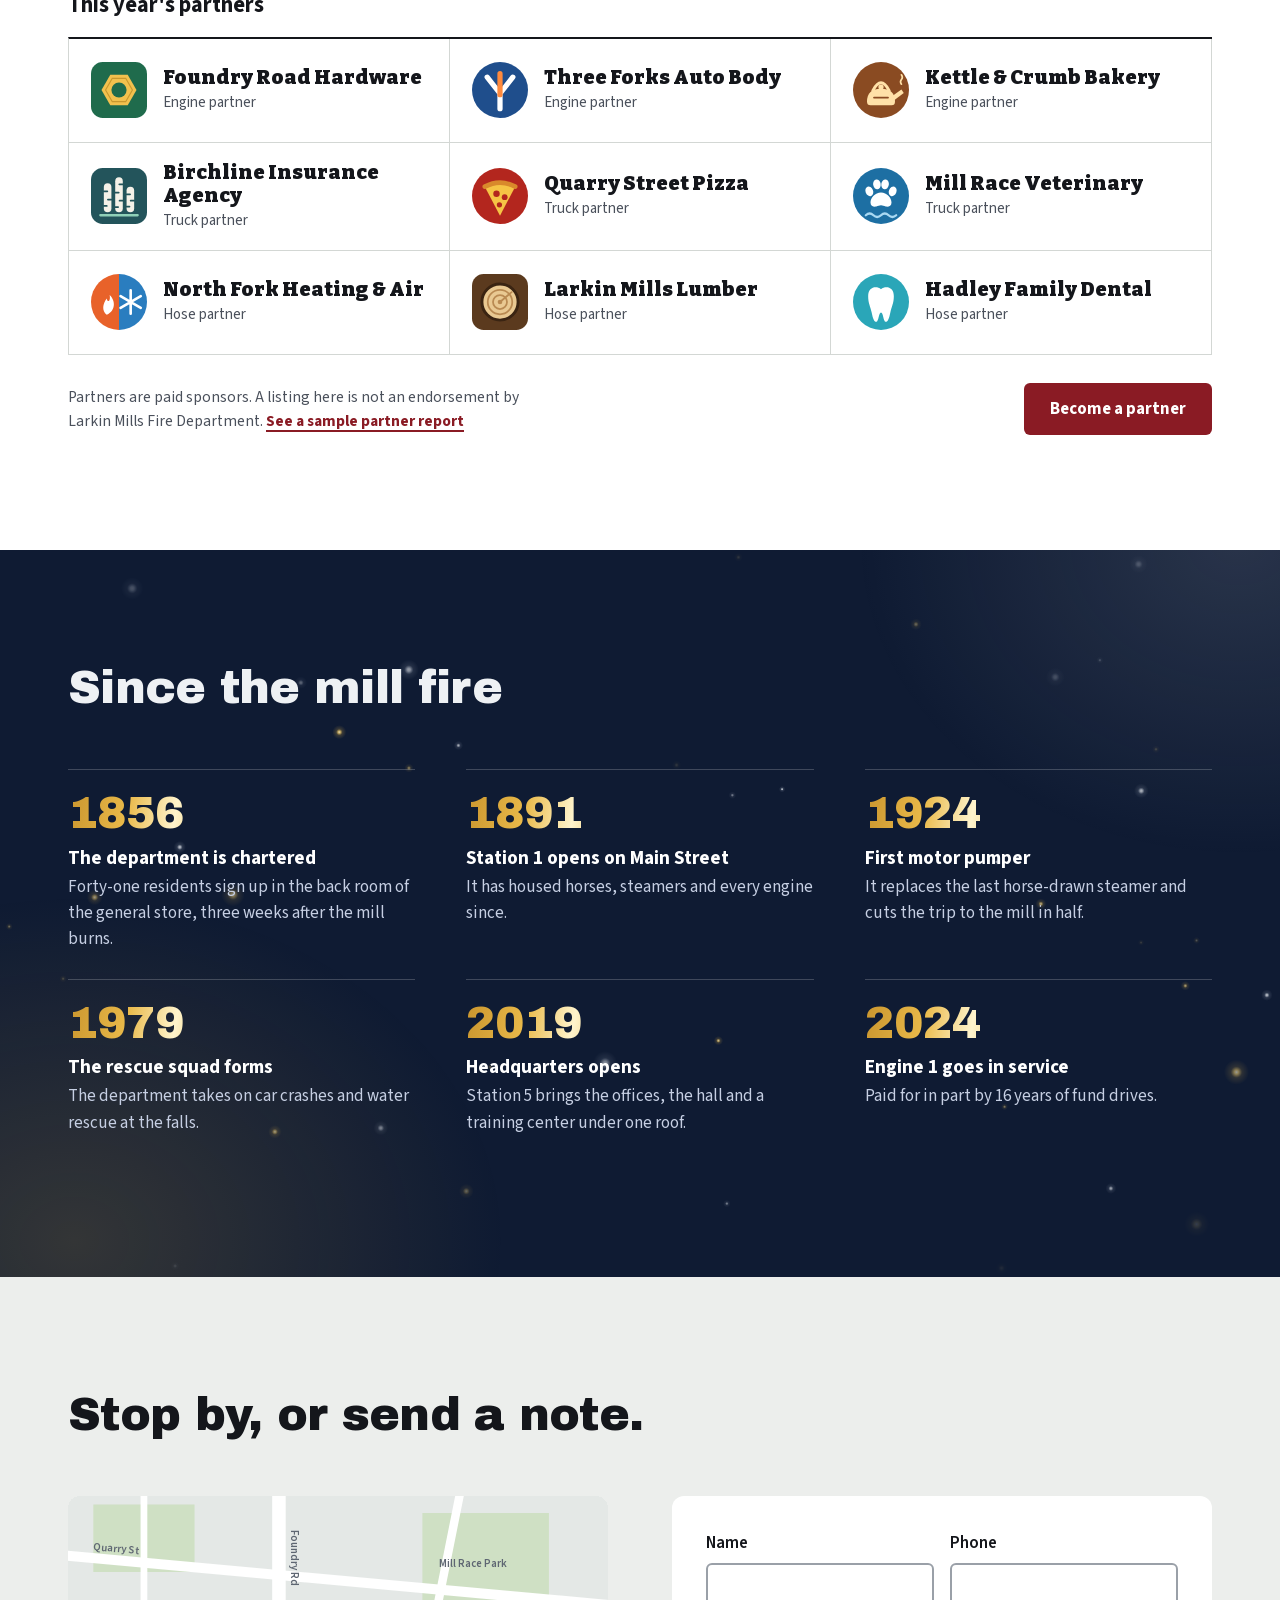
==== commit 1e315efb: "Feed, year in numbers, neighbors, Santa map, giving extras, tour New sections and tools in js/plus.j" ====
--- a/index.html
+++ b/index.html
@@ -27,6 +27,7 @@
 <script src="js/art.js"></script>
 <script src="js/fx.js"></script>
 <script src="js/welcome.js"></script>
+<script src="js/plus.js"></script>
 <script src="js/site.js"></script>
 <!--/JS-->
 </body>
--- a/css/site.css
+++ b/css/site.css
@@ -541,7 +541,192 @@
   .mbar .ic { width: 20px; height: 20px; color: var(--gold); }
   body { padding-bottom: 64px; }
 }
-/* ---------- the first-visit welcome: the badge burns, the hose puts it out ---------- */
+/* ---------- more: live alerts, the feed, the year, neighbors, lake and ice, Santa night ---------- */
+.alert--wx { background: #FFD84D; }
+.alert--wx[hidden] { display: none; }
+.alert-demo { display: inline-block; margin-left: 6px; padding: 1px 7px; border: 1.5px dashed currentColor; border-radius: 4px; font-size: .8125rem; }
+
+.feed { display: grid; grid-template-columns: repeat(3, 1fr); gap: clamp(14px, 2vw, 26px); }
+.post { display: flex; flex-direction: column; overflow: hidden; border-radius: 10px; background: var(--white); }
+.post img { width: 100%; aspect-ratio: 4 / 3; object-fit: cover; }
+.post-body { padding: 16px 18px 20px; }
+.post-meta { display: flex; align-items: center; gap: 10px; margin-bottom: 8px; color: var(--ink-2); font-size: .9375rem; }
+.feed-more { margin-top: 24px; }
+
+.stats { display: grid; grid-template-columns: repeat(4, 1fr); gap: clamp(16px, 3vw, 40px); }
+.stats li { padding-top: 16px; border-top: 2px solid var(--ink); }
+.stats b { display: block; color: var(--accent); font: 400 clamp(2.4rem, 5vw, 4rem)/.95 var(--display); letter-spacing: -.03em; font-variant-numeric: tabular-nums; }
+.stats span { display: block; max-width: 18ch; margin-top: 8px; font-weight: 600; line-height: 1.3; }
+.worth { display: grid; grid-template-columns: auto 1fr; align-items: center; gap: 8px clamp(18px, 3vw, 36px); margin-top: clamp(28px, 4vw, 48px); padding: clamp(20px, 3vw, 32px); border-radius: 12px; background: var(--dusk); color: var(--white); }
+.worth b { color: var(--gold); font: 400 clamp(2.1rem, 4.6vw, 3.5rem)/1 var(--display); font-variant-numeric: tabular-nums; }
+.worth span { max-width: 54ch; color: var(--on-dusk-2); font-size: 1.125rem; line-height: 1.45; }
+
+.nbs { display: grid; grid-template-columns: repeat(3, 1fr); gap: clamp(12px, 1.8vw, 22px); }
+.nb { display: grid; grid-template-columns: 64px 1fr; align-content: center; gap: 2px 16px; padding: 18px; border-radius: 10px; background: var(--white); }
+.nb-tile { grid-row: span 2; display: grid; place-items: center; width: 64px; height: 64px; border-radius: 8px; background: var(--dusk); color: var(--gold); font: 400 1.3rem/1 var(--display); letter-spacing: .02em; object-fit: cover; }
+.nb h3 { align-self: end; font-size: 1.2rem; }
+.nb p { align-self: start; color: var(--ink-2); line-height: 1.35; }
+.nbs-foot { margin-top: 28px; }
+
+.lake-grid { display: grid; grid-template-columns: 5fr 7fr; gap: clamp(20px, 3.5vw, 48px); }
+/* a sign at the launch ramp: one color, one instruction */
+.lake-status { display: flex; flex-direction: column; gap: 10px; padding: clamp(22px, 3vw, 34px); border: 4px solid var(--white); border-radius: 12px; background: #B3191F; color: var(--white); box-shadow: 0 18px 40px rgba(0, 0, 0, .3); }
+.lake-status--caution { background: #9A6410; }
+.lake-status--ok { background: #1F6B4C; }
+.lake-status-k { font-weight: 700; }
+.lake-status-v { font: 400 clamp(2rem, 3.8vw, 3rem)/1 var(--display); letter-spacing: -.01em; }
+.lake-status-u { font-size: .9375rem; opacity: .9; }
+.lake-wx { margin-top: auto; padding-top: 14px; border-top: 1px solid rgba(255, 255, 255, .4); font-size: .9688rem; }
+.ice-guide { padding: clamp(22px, 3vw, 34px); border: 1px solid rgba(255, 255, 255, .16); border-radius: 12px; background: rgba(255, 255, 255, .06); }
+.ice-guide ul { display: grid; gap: 14px; margin-top: 20px; }
+.ice-guide li { display: grid; grid-template-columns: clamp(64px, 12vw, 120px) 7em 1fr; align-items: center; gap: 16px; }
+/* each slab is drawn as thick as the ice it stands for */
+.ice-guide i { display: block; height: calc(var(--t) * 3.4px); border-radius: 3px; background: linear-gradient(180deg, #F4FBFF, #B5DAF1 55%, #7FB4D6); box-shadow: inset 0 1px 0 #fff, 0 2px 0 rgba(4, 12, 28, .5); }
+.ice-guide b { font-size: 1.125rem; }
+.ice-guide span { color: var(--on-dusk-2); }
+.ice-guide .is-off i { background: repeating-linear-gradient(90deg, #F4FBFF 0 9px, transparent 9px 14px); box-shadow: none; }
+.ice-guide .is-off b, .ice-guide .is-off span { color: #FFB8AD; }
+.ice-note { margin-top: 18px; color: var(--on-dusk-2); font-size: .9688rem; }
+.lake-lists { display: grid; grid-template-columns: 1fr 1fr; gap: clamp(24px, 3.5vw, 48px); margin-top: clamp(32px, 4.5vw, 56px); }
+.lake-lists h3 { margin-bottom: 14px; font-size: 1.35rem; }
+.lake-lists ol { display: grid; gap: 12px; counter-reset: step; }
+.lake-lists li { display: grid; grid-template-columns: 32px 1fr; gap: 14px; align-items: start; color: var(--on-dusk-2); font-size: 1.0938rem; }
+.lake-lists li::before { counter-increment: step; content: counter(step); display: grid; place-items: center; width: 32px; height: 32px; border-radius: 50%; background: var(--gold); color: var(--ink); font-weight: 700; }
+.lake-lists li span { padding-top: 3px; }
+
+.santa-grid { display: grid; grid-template-columns: 5fr 7fr; gap: clamp(24px, 4vw, 56px); align-items: center; }
+.santa-when { display: inline-flex; align-items: center; gap: 8px; margin-top: 20px; padding: 8px 14px; border-radius: 6px; background: var(--gold); color: var(--ink); font-weight: 700; }
+.santa-when .ic { width: 18px; height: 18px; }
+.santa-now { min-height: 4.4em; font-size: 1.125rem; line-height: 1.4; }
+.santa-now b { display: block; color: var(--gold); font-size: .9688rem; }
+.santa-stops li { display: grid; grid-template-columns: 28px 1fr auto; align-items: center; gap: 12px; padding-block: 9px; border-top: 1px solid rgba(255, 255, 255, .16); color: var(--on-dusk-2); }
+.santa-stops i { display: grid; place-items: center; width: 28px; height: 28px; border: 2px solid var(--gold); border-radius: 50%; color: var(--white); font-style: normal; font-weight: 700; font-size: .875rem; }
+.santa-stops .ic { width: 14px; height: 14px; }
+.santa-stops time { font-variant-numeric: tabular-nums; }
+.santa-stops .is-done { opacity: .5; }
+.santa-stops .is-next { color: var(--white); font-weight: 700; }
+.santa-stops .is-next i { background: var(--gold); color: var(--ink); }
+.santa-sponsor { margin-top: 16px; color: var(--on-dusk-2); font-size: .9688rem; }
+.santa-sponsor b { color: var(--white); }
+.santa-map { overflow: hidden; border: 1px solid rgba(255, 255, 255, .18); border-radius: 14px; background: #0A1326; box-shadow: 0 24px 60px rgba(0, 0, 0, .35); }
+.santa-map svg { width: 100%; height: auto; }
+.santa-map figcaption { padding: 10px 16px 12px; color: var(--on-dusk-2); font-size: .9375rem; }
+
+/* ---------- more: giving, house-number signs, forms, the partner report, the calendar button ---------- */
+.freq { display: inline-flex; margin-top: 22px; overflow: hidden; border: 2px solid var(--ink); border-radius: 6px; }
+.freq button { min-height: 44px; padding: 6px 16px; border: 0; background: var(--white); font-weight: 700; cursor: pointer; }
+.freq button[aria-pressed="true"] { background: var(--ink); color: var(--white); }
+.freq + .amounts { margin-top: 12px; }
+.give-qr { display: grid; grid-template-columns: 108px 1fr; align-items: center; gap: 18px; margin-top: 24px; padding-top: 22px; border-top: 1px solid var(--line); }
+.qr svg { width: 100%; height: auto; border-radius: 4px; }
+.give-qr .qr { border: 1px solid var(--line); border-radius: 6px; }
+.give-qr b { display: block; font-size: 1.125rem; }
+.give-qr span { display: block; color: var(--ink-2); font-size: .9688rem; line-height: 1.4; }
+
+.signs h3 { font-size: 1.3rem; }
+.signs > p { margin-top: 8px; color: var(--ink-2); }
+.sign-try { display: grid; grid-template-columns: minmax(0, 1fr) auto; align-items: end; gap: 16px; margin-top: 18px; }
+.sign-try label { display: grid; gap: 6px; font-weight: 600; }
+.sign-try input { width: 100%; min-height: 50px; padding: 10px 12px; border: 2px solid #9AA0A8; border-radius: 6px; background: var(--white); font-size: 1.25rem; font-weight: 700; }
+.sign-try input:focus { border-color: var(--ink); }
+/* the sign itself: reflective green, white border, a screw at each end */
+.sign { position: relative; display: grid; place-items: center; min-width: 168px; height: 66px; padding: 0 34px; overflow: hidden; border: 3px solid #fff; border-radius: 8px; outline: 2px solid #0A5A31; background: linear-gradient(165deg, #17874F, #0A5A31); color: #fff; font: 400 2.2rem/1 var(--display); letter-spacing: .07em; box-shadow: 0 8px 18px rgba(0, 0, 0, .28); }
+.sign::before { content: ""; position: absolute; inset: 0; background: radial-gradient(circle at 12px 50%, #D9DDE4 0 3px, #5C6470 3px 4px, transparent 4.5px), radial-gradient(circle at calc(100% - 12px) 50%, #D9DDE4 0 3px, #5C6470 3px 4px, transparent 4.5px); }
+.sign::after { content: ""; position: absolute; inset: 0; background: linear-gradient(112deg, transparent 40%, rgba(255, 255, 255, .28) 50%, transparent 60%); }
+.sign span { position: relative; text-shadow: 0 0 10px rgba(255, 255, 255, .45); }
+.signs .btn { margin-top: 18px; }
+
+dialog.dlg-wide { width: min(94vw, 640px); max-height: 92vh; overflow: auto; }
+dialog.dlg-report { width: min(96vw, 780px); }
+.dlg { position: relative; }
+.dlg-x { position: absolute; top: 14px; right: 14px; display: grid; place-items: center; width: 40px; height: 40px; padding: 0; border: 1px solid var(--line); border-radius: 6px; background: var(--white); cursor: pointer; }
+.dlg .dlg-x .ic { margin: 0; color: var(--ink); }
+.dlg h2 { padding-right: 48px; }
+.dlg-lede { margin-top: 10px; color: var(--ink-2); }
+.dlg .form { margin-top: 20px; }
+.dlg .form .btn { margin-top: 0; }
+.checks { display: flex; flex-wrap: wrap; gap: 10px 22px; margin: 0; padding: 0; border: 0; }
+.checks legend { width: 100%; margin-bottom: 8px; padding: 0; font-weight: 600; }
+.form .checks label { display: inline-flex; grid-template-columns: none; align-items: center; gap: 8px; min-height: 32px; }
+.form .checks input { width: 20px; min-height: 0; height: 20px; padding: 0; accent-color: var(--accent); }
+.rep-k { color: var(--accent); font-weight: 700; }
+.dlg .rep-lead { grid-template-columns: repeat(3, 1fr); gap: 12px; margin-top: 18px; }
+.dlg .rep-lead li { display: block; padding: 14px 16px; border-radius: 8px; background: var(--concrete); }
+.rep-lead b { display: block; color: var(--accent); font: 400 1.9rem/1 var(--display); }
+.rep-lead span { display: block; margin-top: 6px; font-size: .9688rem; line-height: 1.3; }
+.rep-table { width: 100%; margin-top: 24px; border-collapse: collapse; font-size: .9688rem; }
+.rep-table caption { margin-bottom: 6px; text-align: left; font-weight: 700; font-size: 1.125rem; }
+.rep-table th, .rep-table td { padding: 8px 6px; border-bottom: 1px solid var(--line); text-align: left; }
+.rep-table thead th { border-bottom: 2px solid var(--ink); }
+.rep-table tbody th { font-weight: 600; }
+.rep-table td { font-variant-numeric: tabular-nums; white-space: nowrap; }
+.rep-bar { display: inline-block; height: 10px; margin-right: 8px; border-radius: 2px; background: var(--gold); vertical-align: middle; }
+.rep-foot { margin-top: 16px; color: var(--ink-2); font-size: .9688rem; }
+
+.event-cal { display: inline-flex; align-items: center; gap: 6px; min-height: 32px; margin-top: 4px; padding: 0; border: 0; background: none; color: var(--accent); font-weight: 700; font-size: .9688rem; text-decoration: underline; text-underline-offset: 3px; cursor: pointer; }
+.event-cal .ic { width: 16px; height: 16px; }
+.coat-row .btn + .link { align-self: center; }
+
+/* ---------- more: the guided tour ---------- */
+.tour-go { display: inline-flex; align-items: center; gap: 6px; min-height: 32px; margin-top: 6px; padding: 4px 12px; border: 0; border-radius: 5px; background: var(--ink); color: var(--white); font-weight: 700; font-size: .875rem; cursor: pointer; }
+.tour-go .ic { width: 13px; height: 13px; }
+.concept-badge .tour-go { pointer-events: auto; }
+.concept-badge .tour-go span { display: inline; }
+.sample-bar .tour-go { margin: 0 0 0 10px; min-height: 26px; padding: 2px 10px; vertical-align: middle; }
+.is-touring .concept-badge { display: none; }
+.tour { position: fixed; right: 16px; bottom: 16px; z-index: 220; width: min(calc(100vw - 32px), 400px); max-height: calc(100vh - 32px); overflow: auto; padding: 22px 22px 18px; border-radius: 14px; background: var(--night); color: var(--white); box-shadow: 0 24px 70px rgba(0, 0, 0, .55), 0 0 0 1px rgba(255, 255, 255, .18); }
+.tour--end { width: min(calc(100vw - 32px), 480px); }
+.tour-bar { position: absolute; inset: 0 0 auto; height: 5px; background: rgba(255, 255, 255, .16); }
+.tour-bar i { display: block; width: 0; height: 100%; background: var(--gold); transition: width .1s linear; }
+.tour-x { position: absolute; top: 14px; right: 12px; display: grid; place-items: center; width: 36px; height: 36px; padding: 0; border: 1px solid rgba(255, 255, 255, .3); border-radius: 6px; background: transparent; color: var(--white); cursor: pointer; }
+.tour-x .ic { width: 16px; height: 16px; }
+.tour-count { color: var(--gold); font-weight: 700; font-size: .9375rem; font-variant-numeric: tabular-nums; }
+.tour h2 { margin-top: 4px; padding-right: 44px; font-size: 1.55rem; line-height: 1.08; }
+.tour h2:focus { outline: none; }
+.tour-text { margin-top: 10px; color: var(--on-dusk-2); }
+.tour-act { margin-top: 14px; }
+.tour-nav { display: flex; flex-wrap: wrap; align-items: center; gap: 8px; margin-top: 18px; }
+.tour-pause { display: inline-flex; align-items: center; gap: 6px; min-height: 42px; margin-left: auto; padding: 6px 10px; border: 0; background: none; color: var(--on-dusk-2); font-weight: 600; cursor: pointer; }
+.tour-pause .ic { width: 15px; height: 15px; }
+.tour-offer { display: grid; gap: 10px; margin-top: 14px; }
+.tour-offer li { display: grid; grid-template-columns: 20px 1fr; gap: 10px; }
+.tour-offer .ic { width: 18px; height: 18px; margin-top: 4px; color: var(--gold); }
+.tour .sample-tag { margin-top: 14px; }
+.tour-end { display: grid; grid-template-columns: 104px 1fr; align-items: center; gap: 16px; margin-top: 18px; padding-top: 18px; border-top: 1px solid rgba(255, 255, 255, .18); }
+.tour-end b { display: block; }
+.tour-end span { display: block; color: var(--on-dusk-2); font-size: .9688rem; }
+.tour-end .tour-contact { margin-top: 8px; color: var(--white); font-weight: 600; }
+.tour-end .tour-contact.is-blank { padding: 6px 10px; border: 1.5px dashed rgba(255, 255, 255, .5); border-radius: 4px; color: var(--on-dusk-2); font-weight: 400; }
+.tour-focus { outline: 5px solid var(--gold); outline-offset: -5px; }
+
+@media (max-width: 1220px) {
+  .nbs { grid-template-columns: repeat(2, 1fr); }
+  .stats { grid-template-columns: repeat(2, 1fr); row-gap: 28px; }
+}
+@media (max-width: 860px) {
+  .feed { grid-template-columns: 1fr 1fr; }
+  .feed li:nth-child(3) { display: none; }
+  .lake-grid, .lake-lists, .santa-grid { grid-template-columns: 1fr; }
+  .santa-map { order: -1; }
+  .worth { grid-template-columns: 1fr; }
+}
+@media (max-width: 620px) {
+  .feed, .nbs { grid-template-columns: 1fr; }
+  .feed li:nth-child(3) { display: flex; }
+  .post { flex-direction: row; }
+  .post img { width: 38%; aspect-ratio: 1 / 1; flex: none; }
+  .post-body { padding: 12px 14px; }
+  .ice-guide li { grid-template-columns: 56px 5.6em 1fr; gap: 12px; }
+  .sign-try { grid-template-columns: 1fr; }
+  .sign { justify-self: start; }
+  .dlg .rep-lead { grid-template-columns: 1fr; }
+  .rep-table th:nth-child(2), .rep-table td:nth-child(2) { display: none; }
+  .rep-bar { display: none; }
+  .tour { left: 8px; right: 8px; bottom: calc(74px + env(safe-area-inset-bottom)); width: auto; max-height: 62vh; padding: 20px 18px 14px; }
+  .tour h2 { font-size: 1.35rem; }
+}
+
+/* ---------- the welcome popup: the badge burns, the hose puts it out ---------- */
 .wl { width: min(92vw, 520px); max-height: 94vh; margin: auto; padding: 0; border: 1px solid rgba(255, 255, 255, .16); border-radius: 14px; background: radial-gradient(120% 70% at 50% 0%, #1B2848 0%, var(--night) 64%); color: var(--white); overflow: hidden auto; box-shadow: 0 40px 120px rgba(0, 0, 0, .65); }
 .wl:focus { outline: none; }
 /* firelight spills onto the dimmed page behind, and dies with the fire */
@@ -579,7 +764,10 @@
 .wl-links a:hover { background: rgba(255, 255, 255, .1); }
 .wl-actions { margin-top: 18px; }
 .wl-actions .btn { min-width: min(100%, 240px); }
-.wl-copy > .wl-note { display: inline-block; margin-top: 18px; padding: 5px 10px; border-radius: 4px; background: var(--gold); color: var(--ink); font-size: .8125rem; font-weight: 700; line-height: 1.3; }
+.wl-again { display: flex; align-items: center; gap: 10px; width: fit-content; min-height: 44px; margin: 8px auto 0; padding: 0 10px; color: var(--on-dusk-2); font-size: .9375rem; cursor: pointer; }
+.wl-again input { flex: none; width: 18px; height: 18px; margin: 0; accent-color: var(--gold); cursor: pointer; }
+.wl-again:hover { color: var(--white); }
+.wl-copy > .wl-note { display: inline-block; margin-top: 12px; padding: 5px 10px; border-radius: 4px; background: var(--gold); color: var(--ink); font-size: .8125rem; font-weight: 700; line-height: 1.3; }
 .wl.is-static .wl-stage { aspect-ratio: auto; height: 210px; }
 .wl.is-static .wl-badge { left: calc(50% - 80px); top: 40px; width: 160px; }
 .foot-tools { display: flex; flex-wrap: wrap; gap: 10px; }
